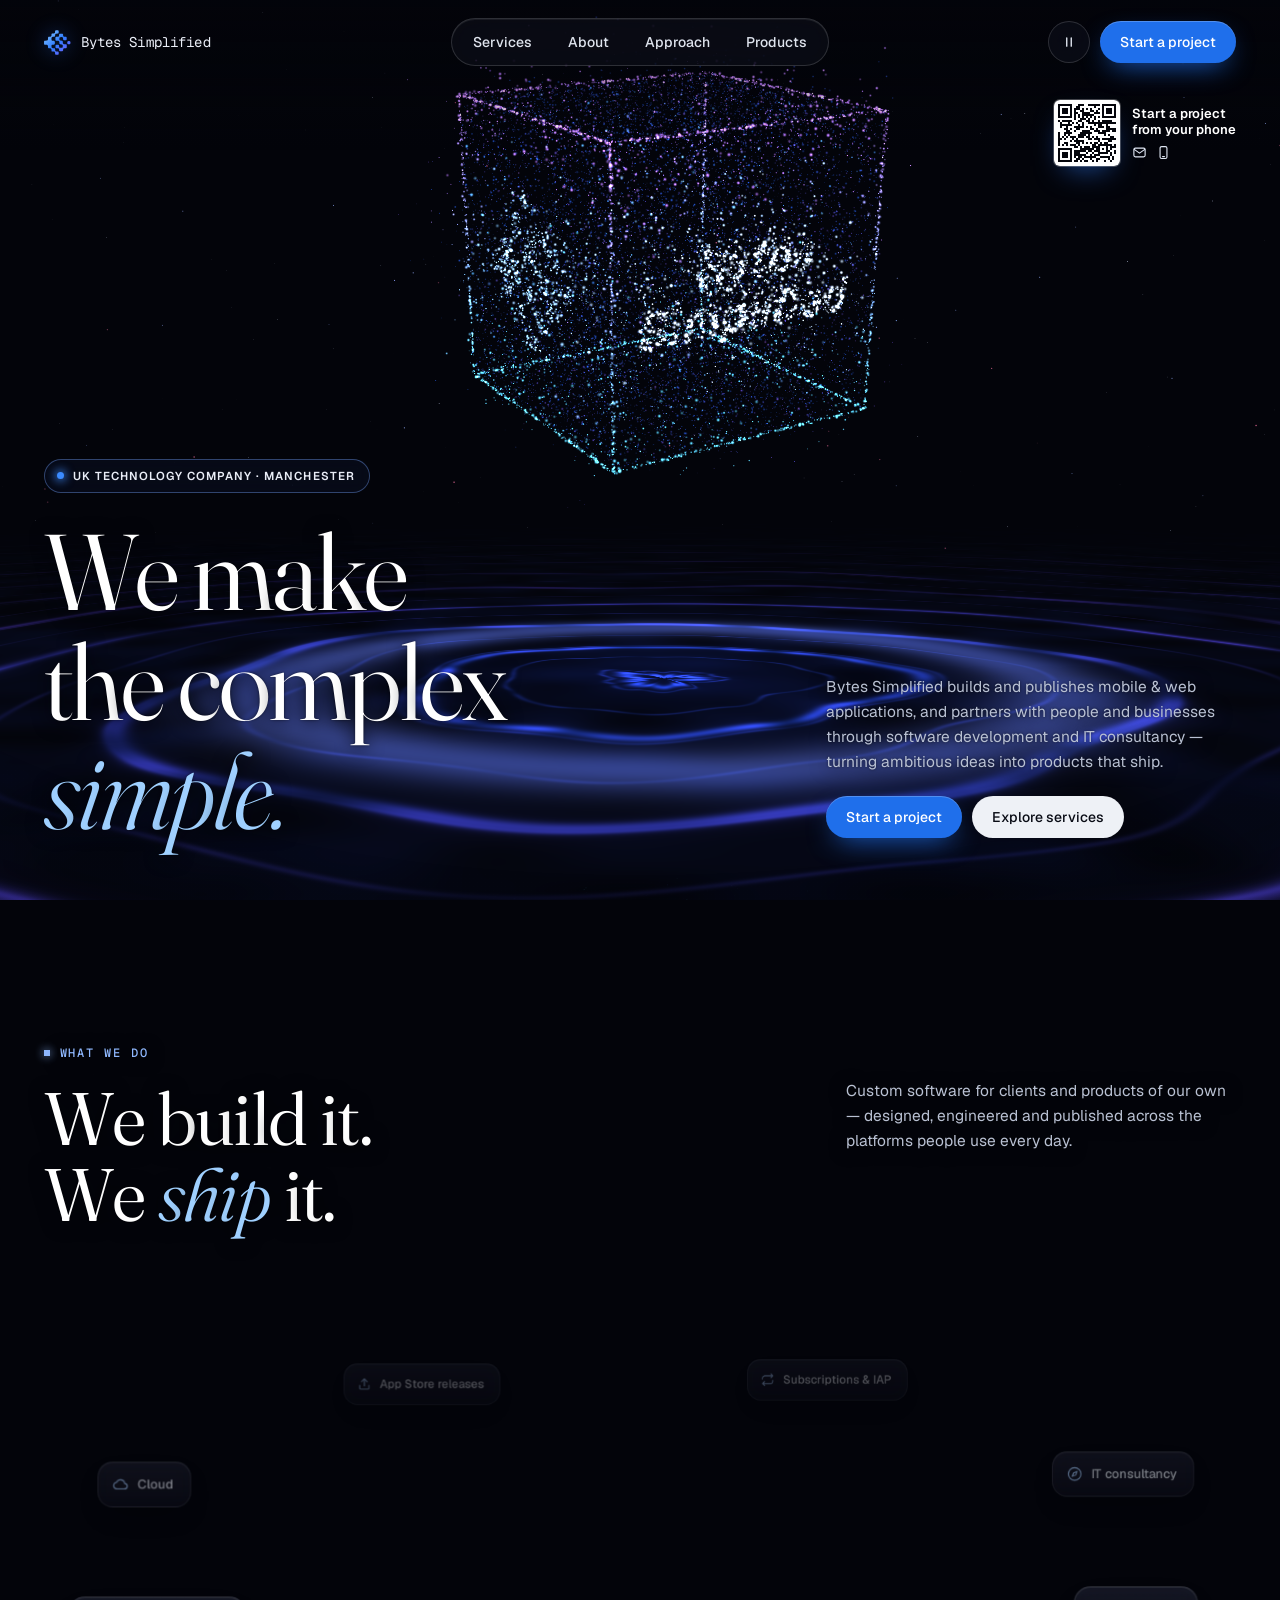
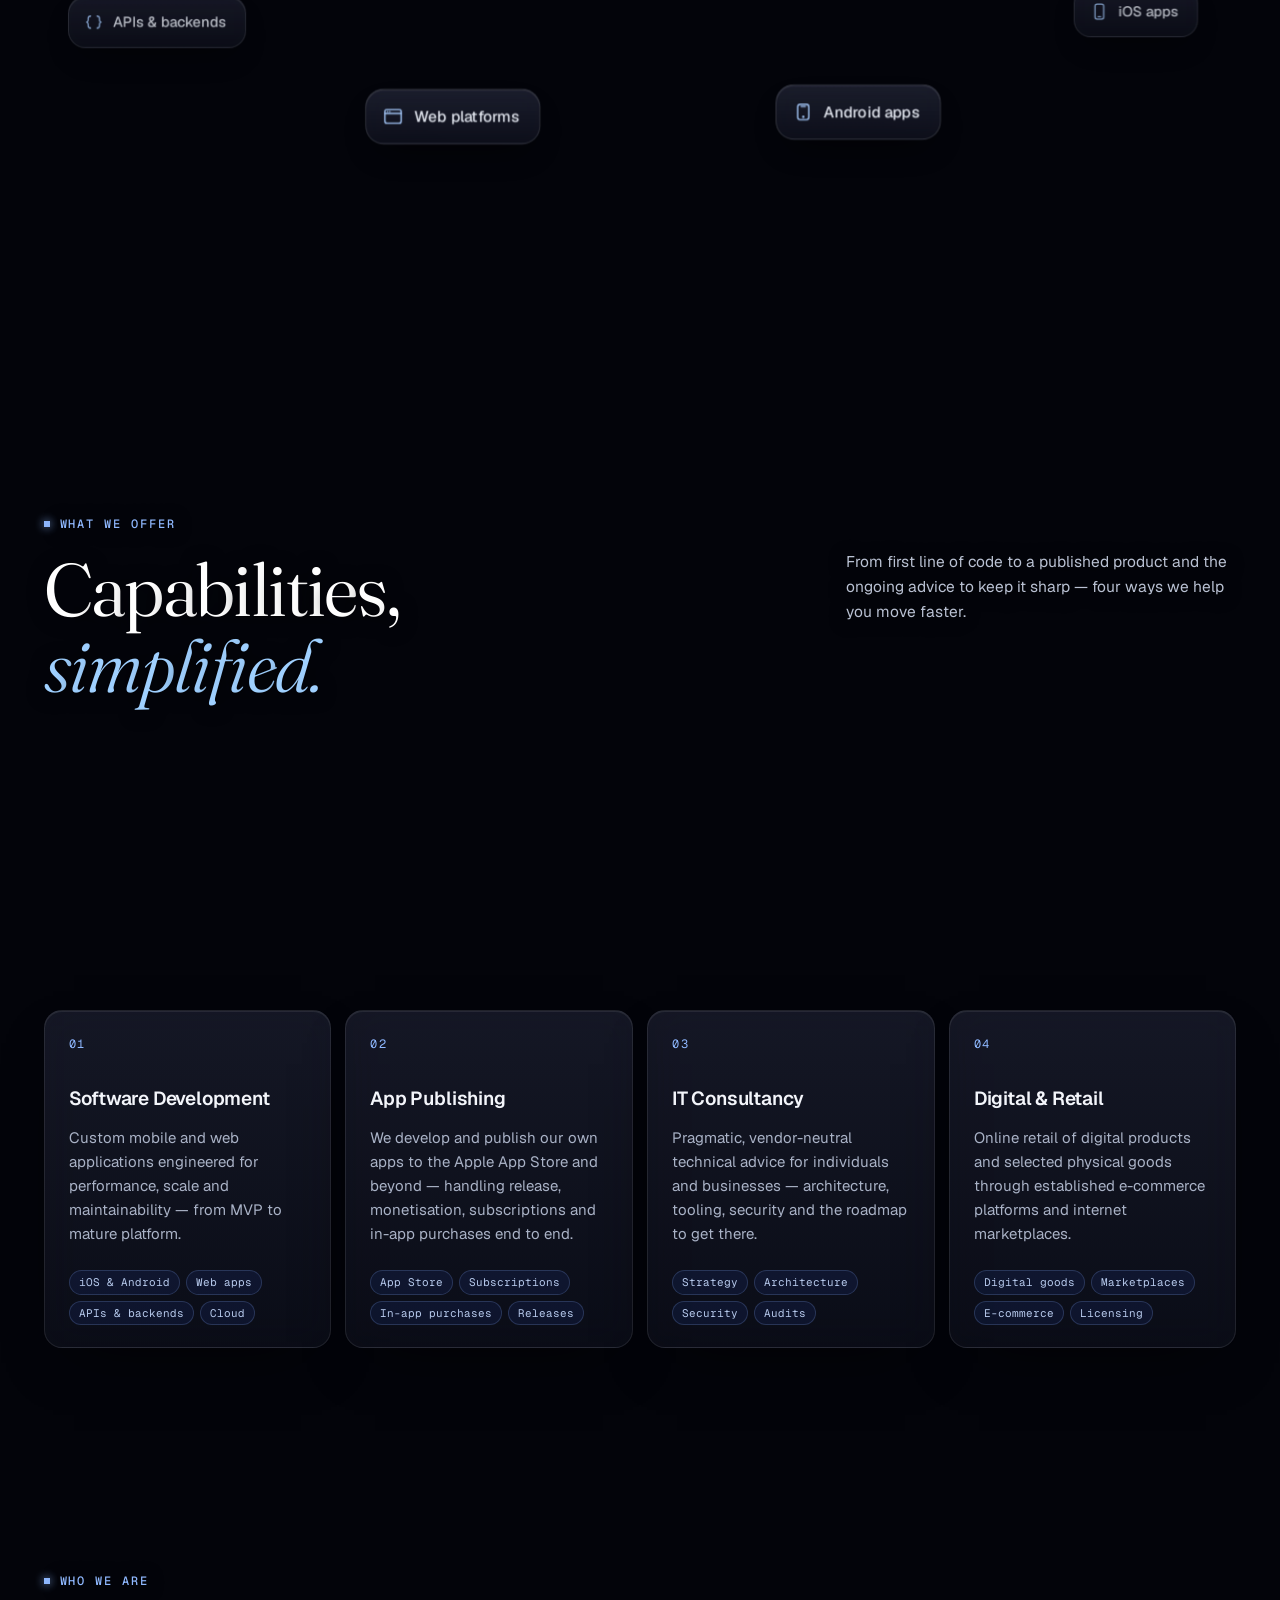
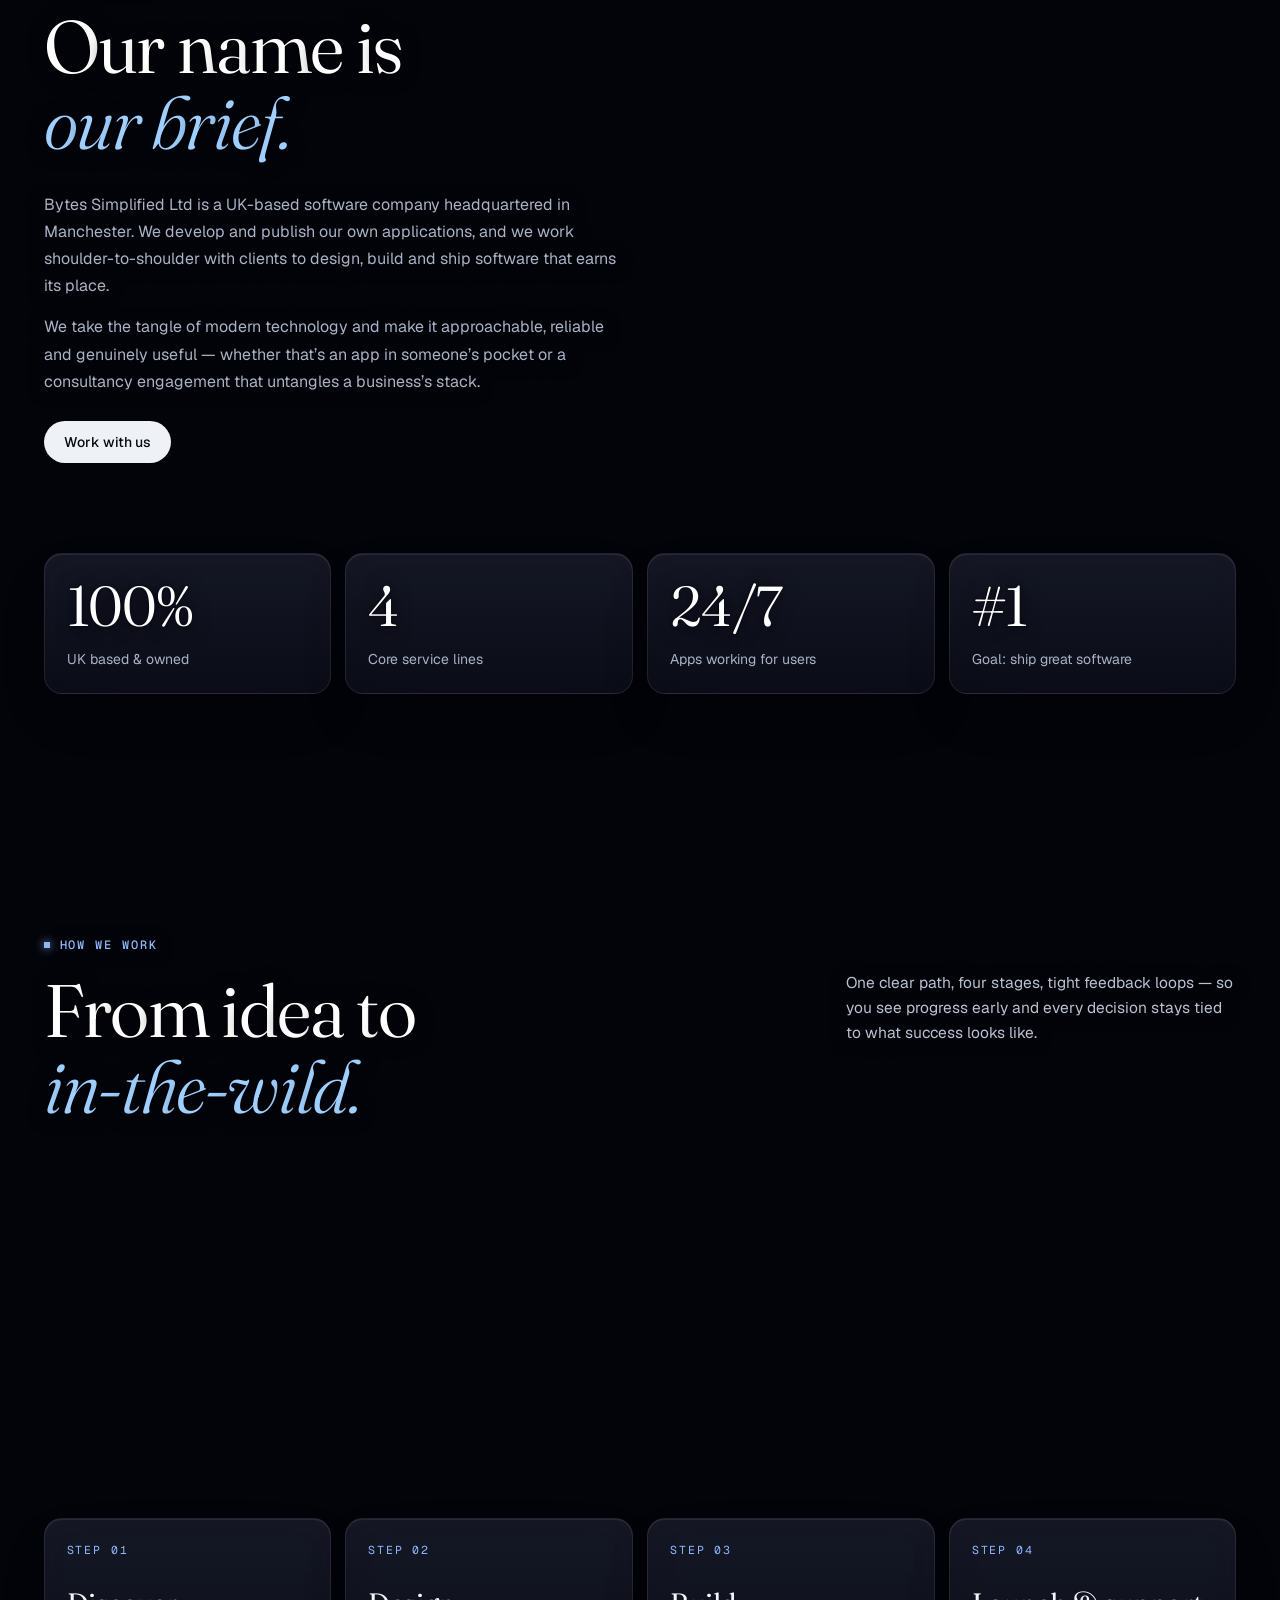
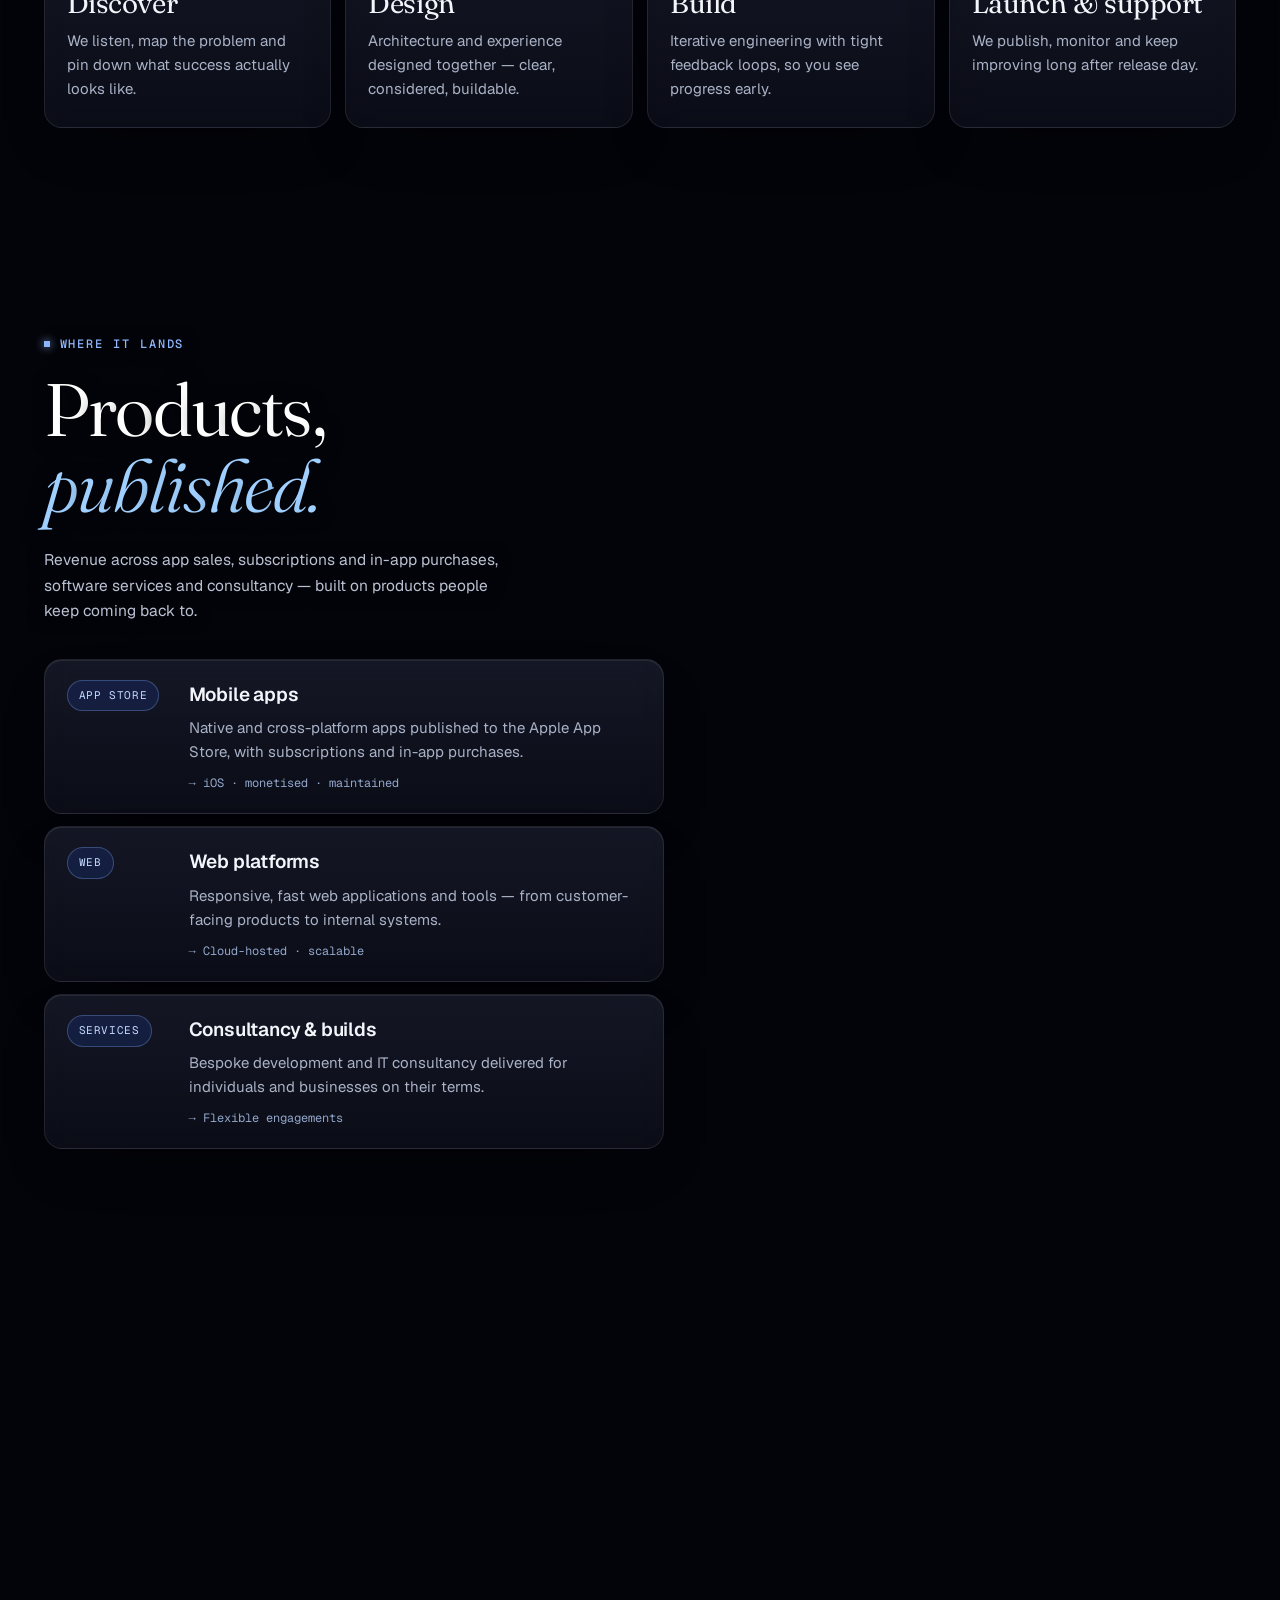
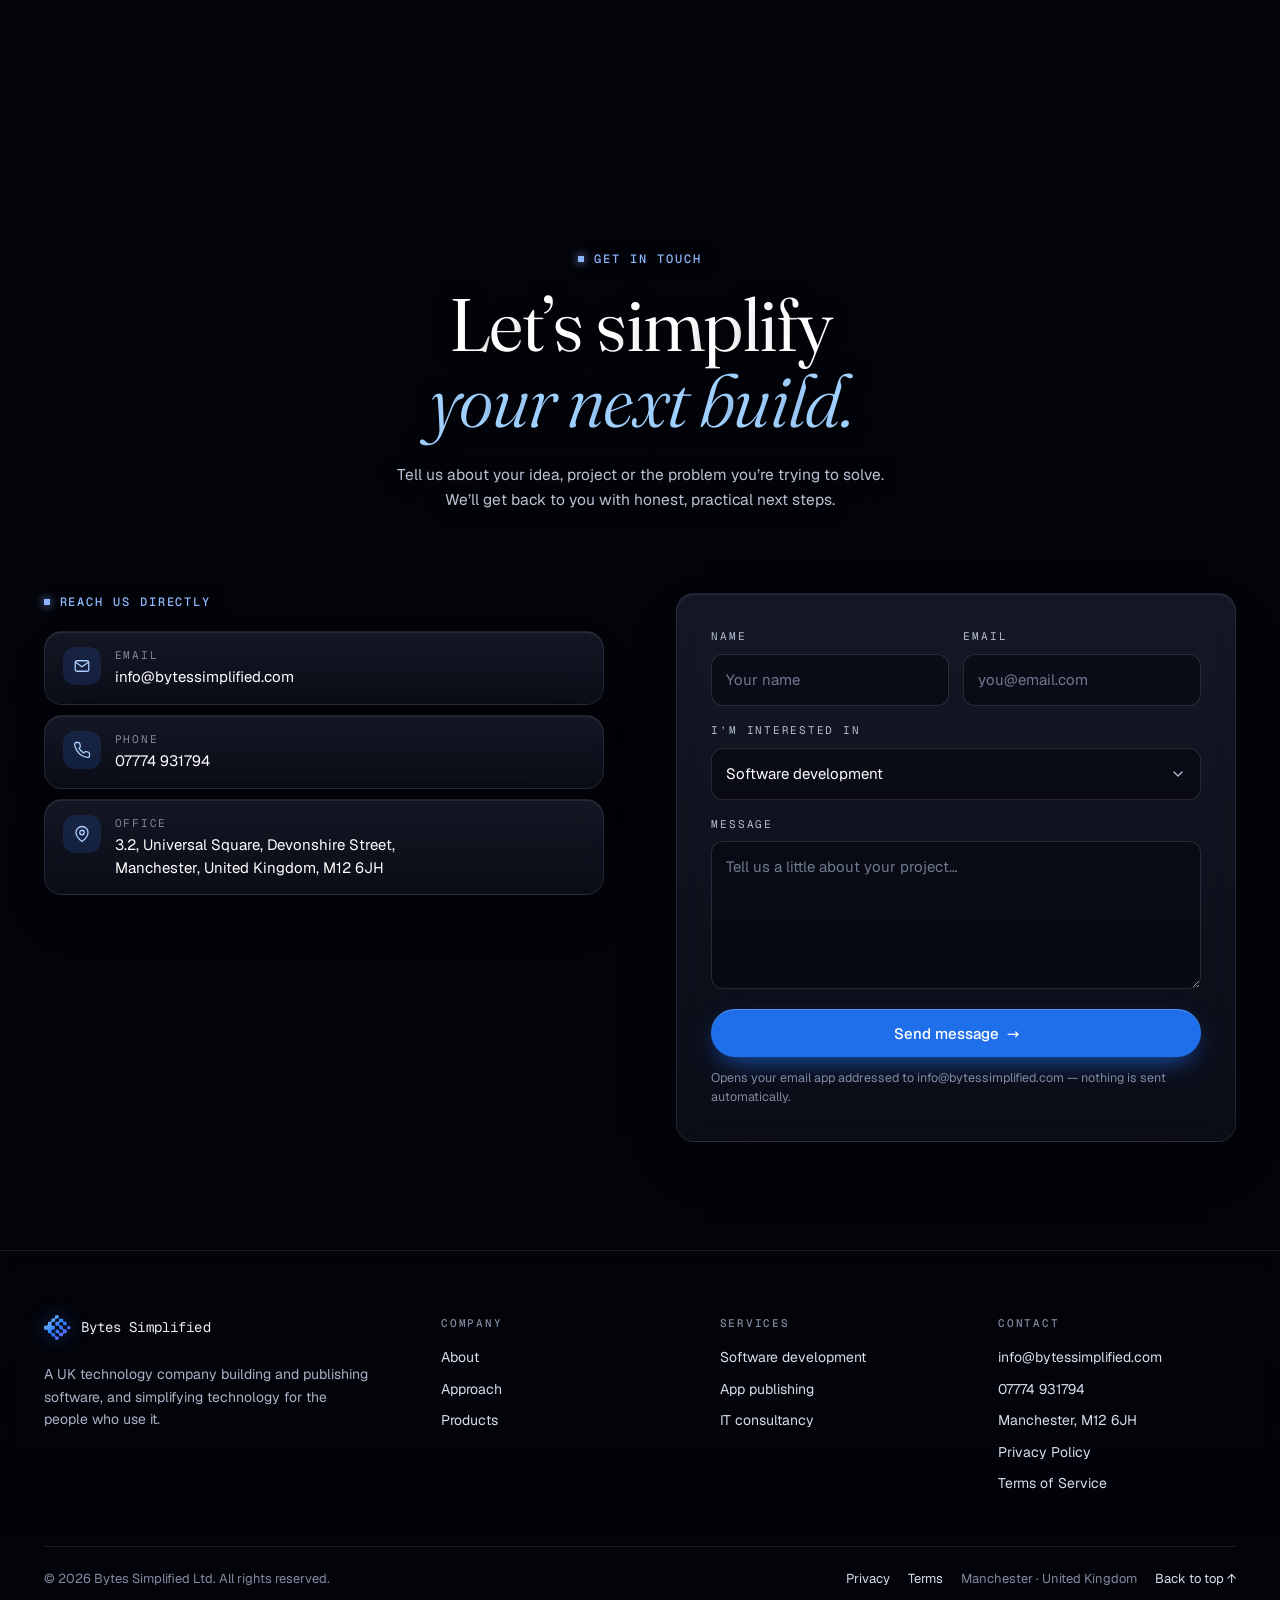
==== index.html @ f1bf53aa "Bytes Simplified site refresh in the anchor-ai style - WebGL particle scene (WebGL2, WebGL1 fallback" ====
<!doctype html>
<html lang="en-GB">
<head>
<meta charset="utf-8">
<meta name="viewport" content="width=device-width, initial-scale=1, viewport-fit=cover">
<title>Bytes Simplified — Software Development, App Publishing &amp; IT Consultancy</title>
<meta name="description" content="Bytes Simplified Ltd is a UK technology company building and publishing mobile &amp; web apps, delivering software development and IT consultancy for individuals and businesses.">
<meta name="theme-color" content="#03040a">
<meta name="color-scheme" content="dark">
<link rel="icon" href="assets/favicon.svg" type="image/svg+xml">
<link rel="icon" href="assets/img/favicon-32.png" type="image/png" sizes="32x32">
<link rel="apple-touch-icon" href="assets/img/apple-touch-icon.png">

<meta property="og:title" content="Bytes Simplified — We make the complex simple">
<meta property="og:description" content="UK technology company: software development, app publishing, IT consultancy &amp; digital products.">
<meta property="og:type" content="website">
<meta property="og:url" content="https://bytessimplified.com/">
<meta property="og:image" content="https://bytessimplified.com/assets/img/og.jpg">
<meta name="twitter:card" content="summary_large_image">

<link rel="preload" href="assets/fonts/fraunces-normal.woff2" as="font" type="font/woff2" crossorigin>
<link rel="preload" href="assets/fonts/fraunces-italic.woff2" as="font" type="font/woff2" crossorigin>
<link rel="preload" href="assets/fonts/geist.woff2" as="font" type="font/woff2" crossorigin>
<link rel="stylesheet" href="assets/css/site.css">
<script>document.documentElement.classList.add('js');</script>

<script type="application/ld+json">
{
  "@context": "https://schema.org",
  "@type": "Organization",
  "name": "Bytes Simplified Ltd",
  "url": "https://bytessimplified.com",
  "logo": "https://bytessimplified.com/assets/logo.png",
  "email": "info@bytessimplified.com",
  "telephone": "+44 7774 931794",
  "address": {
    "@type": "PostalAddress",
    "streetAddress": "3.2, Universal Square, Devonshire Street",
    "addressLocality": "Manchester",
    "postalCode": "M12 6JH",
    "addressCountry": "GB"
  }
}
</script>
</head>
<body>
<a class="skip" href="#main">Skip to content</a>

<svg class="defs" aria-hidden="true" focusable="false">
  <defs>
    <linearGradient id="mark-grad" x1="0" y1="0" x2="1" y2="1">
      <stop offset="0" stop-color="#8fd0ff"/>
      <stop offset=".5" stop-color="#2f7dff"/>
      <stop offset="1" stop-color="#7b5cff"/>
    </linearGradient>
    <symbol id="mark" viewBox="0 0 147 135"><path fill-rule="evenodd" d="M65.5 1.4 L62.5 2.0 L61.0 3.5 L60.4 5.5 L59.9 13.5 L58.8 15.5 L56.5 17.6 L53.5 18.6 L44.5 18.8 L42.1 19.5 L41.0 21.5 L40.6 29.5 L39.9 31.5 L37.5 34.4 L34.5 35.8 L25.5 36.1 L23.4 37.5 L22.1 40.5 L21.5 51.1 L20.6 53.5 L19.5 54.8 L15.5 57.1 L5.5 57.4 L2.5 58.2 L1.5 59.1 L0.2 62.5 L0.2 75.5 L1.4 78.5 L3.5 79.9 L15.5 80.4 L19.5 82.2 L20.8 83.5 L21.6 85.5 L22.0 94.5 L23.2 97.5 L25.5 98.9 L33.5 99.2 L37.5 100.8 L40.1 104.5 L40.8 106.5 L41.0 113.5 L41.2 114.5 L42.5 115.9 L45.5 116.6 L52.5 116.6 L55.5 117.1 L57.7 118.5 L60.0 122.5 L60.2 128.5 L61.5 132.6 L64.5 133.9 L76.5 133.9 L78.8 132.5 L80.0 130.5 L80.1 120.5 L78.6 117.5 L76.5 116.2 L67.5 116.0 L63.6 114.5 L61.8 112.5 L61.0 110.5 L60.6 104.5 L59.5 100.8 L57.5 99.2 L48.5 98.8 L45.5 98.0 L42.6 95.5 L41.0 91.5 L41.0 84.5 L42.2 81.5 L44.5 80.0 L52.5 79.8 L55.5 78.8 L58.0 76.5 L59.4 72.5 L59.2 64.5 L58.8 62.5 L57.5 60.4 L54.5 58.4 L44.5 57.8 L42.6 56.5 L41.2 54.5 L40.9 44.5 L41.8 40.5 L43.3 38.5 L45.5 37.1 L48.5 36.4 L56.5 36.1 L58.3 35.5 L60.0 33.5 L61.0 24.5 L62.8 21.5 L64.5 20.1 L66.5 19.4 L77.5 18.6 L78.9 17.5 L80.0 15.5 L80.1 5.5 L80.0 4.5 L78.5 2.4 L75.5 1.4ZM85.5 20.1 L83.4 21.5 L82.2 23.5 L81.6 31.5 L80.9 33.5 L79.5 34.9 L77.5 35.9 L73.5 36.4 L66.5 36.4 L64.5 37.0 L62.8 38.5 L62.0 41.5 L62.2 54.5 L63.6 56.5 L65.5 57.6 L77.5 58.2 L80.5 59.8 L83.0 63.5 L83.6 66.5 L84.0 73.5 L85.0 75.5 L87.5 77.1 L96.5 77.8 L99.5 79.2 L100.9 80.5 L101.9 82.5 L102.2 84.5 L102.0 92.5 L101.0 94.5 L98.5 96.1 L95.5 96.6 L89.5 96.6 L85.5 95.8 L83.8 94.5 L82.6 92.5 L82.1 84.5 L80.5 81.2 L78.5 80.0 L76.5 79.6 L67.5 79.6 L64.7 80.5 L63.0 82.5 L62.4 85.5 L62.4 93.5 L63.1 96.5 L64.5 97.9 L66.5 98.8 L76.5 99.1 L79.8 100.5 L81.8 103.5 L82.2 110.5 L83.1 112.5 L84.5 113.9 L87.5 114.9 L99.5 114.8 L101.5 114.2 L103.9 111.5 L104.4 104.5 L105.2 101.5 L106.5 100.0 L110.5 98.6 L120.5 98.2 L121.5 97.9 L123.1 96.5 L123.8 95.5 L124.1 93.5 L123.9 80.5 L122.8 78.5 L120.5 77.1 L109.5 76.9 L105.5 75.0 L104.1 73.5 L102.8 70.5 L102.2 61.5 L101.3 59.5 L98.5 57.8 L88.5 56.9 L85.5 54.4 L84.2 52.5 L83.8 49.5 L84.1 42.5 L85.1 40.5 L86.5 39.2 L89.5 38.3 L97.5 38.2 L100.5 39.0 L102.5 40.6 L103.5 42.7 L104.0 50.5 L105.7 53.5 L108.5 55.0 L118.5 55.1 L120.5 54.8 L122.9 52.5 L123.6 49.5 L123.6 41.5 L122.9 38.5 L120.5 36.2 L110.5 35.8 L106.5 34.4 L104.4 31.5 L103.9 24.5 L102.5 21.9 L100.5 20.2ZM133.5 59.4 L129.7 60.5 L127.1 63.5 L126.6 65.5 L126.6 71.5 L127.1 73.5 L128.9 75.5 L131.5 76.9 L139.5 76.8 L141.8 75.5 L143.8 72.5 L144.0 64.5 L142.5 61.9 L140.5 60.1 L137.5 59.4Z"/></symbol>
  </defs>
</svg>

<canvas class="scene" id="scene" aria-hidden="true"></canvas>
<div class="scene-fallback" aria-hidden="true"></div>
<div class="vignette" aria-hidden="true"></div>
<div class="cursor" aria-hidden="true"><i class="cursor-ring"></i><i class="cursor-dot"></i></div>

<header class="site-header" id="top">
  <a class="brand" href="#top" aria-label="Bytes Simplified — back to top">
    <svg class="brand-mark" viewBox="0 0 147 135" aria-hidden="true"><use href="#mark"/></svg>
    <span class="brand-name">Bytes Simplified</span>
  </a>
  <nav class="nav" aria-label="Primary">
    <ul>
      <li><a href="#services">Services</a></li>
      <li><a href="#about">About</a></li>
      <li><a href="#process">Approach</a></li>
      <li><a href="#work">Products</a></li>
    </ul>
  </nav>
  <div class="header-end">
    <button class="icon-btn motion-toggle" type="button" aria-pressed="false" aria-label="Pause background motion" title="Pause motion">
      <svg class="i-pause" viewBox="0 0 24 24" aria-hidden="true"><path d="M9 6.5v11M15 6.5v11"/></svg>
      <svg class="i-play" viewBox="0 0 24 24" aria-hidden="true"><path d="M8.5 6.2v11.6L18 12z"/></svg>
    </button>
    <a class="btn btn-blue header-cta" href="#contact">Start a project</a>
    <button class="icon-btn menu-btn" type="button" aria-expanded="false" aria-controls="mobile-menu" aria-label="Open menu">
      <span></span><span></span>
    </button>
  </div>
</header>

<div class="mobile-menu" id="mobile-menu" hidden>
  <nav aria-label="Mobile">
    <a href="#services">Services</a>
    <a href="#about">About</a>
    <a href="#process">Approach</a>
    <a href="#work">Products</a>
    <a href="#contact">Contact</a>
  </nav>
  <a class="btn btn-blue" href="#contact">Start a project</a>
</div>

<main id="main">

  <!-- ============ HERO · particle tree ============ -->
  <section class="hero" id="hero" data-scene="hero" aria-labelledby="hero-title">
    <a class="qr-card rv" href="mailto:info@bytessimplified.com" style="--d:1.9s">
      <svg class="qr" viewBox="-2 -2 33 33" aria-hidden="true"><rect x="-2" y="-2" width="33" height="33" rx="2" fill="#fff"/><path fill="#05060c" d="M0 0h7v1h-7zM10 0h3v1h-3zM15 0h6v1h-6zM22 0h7v1h-7zM0 1h1v1h-1zM6 1h1v1h-1zM9 1h2v1h-2zM18 1h1v1h-1zM22 1h1v1h-1zM28 1h1v1h-1zM0 2h1v1h-1zM2 2h3v1h-3zM6 2h1v1h-1zM8 2h3v1h-3zM12 2h1v1h-1zM14 2h1v1h-1zM16 2h1v1h-1zM20 2h1v1h-1zM22 2h1v1h-1zM24 2h3v1h-3zM28 2h1v1h-1zM0 3h1v1h-1zM2 3h3v1h-3zM6 3h1v1h-1zM8 3h1v1h-1zM11 3h2v1h-2zM16 3h2v1h-2zM19 3h1v1h-1zM22 3h1v1h-1zM24 3h3v1h-3zM28 3h1v1h-1zM0 4h1v1h-1zM2 4h3v1h-3zM6 4h1v1h-1zM8 4h2v1h-2zM12 4h4v1h-4zM18 4h3v1h-3zM22 4h1v1h-1zM24 4h3v1h-3zM28 4h1v1h-1zM0 5h1v1h-1zM6 5h1v1h-1zM8 5h1v1h-1zM10 5h1v1h-1zM12 5h6v1h-6zM22 5h1v1h-1zM28 5h1v1h-1zM0 6h7v1h-7zM8 6h1v1h-1zM10 6h1v1h-1zM12 6h1v1h-1zM14 6h1v1h-1zM16 6h1v1h-1zM18 6h1v1h-1zM20 6h1v1h-1zM22 6h7v1h-7zM8 7h1v1h-1zM11 7h3v1h-3zM15 7h1v1h-1zM18 7h1v1h-1zM0 8h1v1h-1zM2 8h5v1h-5zM10 8h2v1h-2zM14 8h2v1h-2zM17 8h1v1h-1zM20 8h1v1h-1zM22 8h5v1h-5zM1 9h1v1h-1zM5 9h1v1h-1zM7 9h1v1h-1zM9 9h1v1h-1zM12 9h1v1h-1zM15 9h14v1h-14zM1 10h6v1h-6zM10 10h1v1h-1zM12 10h1v1h-1zM18 10h1v1h-1zM20 10h2v1h-2zM24 10h1v1h-1zM1 11h1v1h-1zM4 11h1v1h-1zM8 11h5v1h-5zM14 11h1v1h-1zM16 11h1v1h-1zM20 11h3v1h-3zM24 11h2v1h-2zM3 12h2v1h-2zM6 12h1v1h-1zM9 12h2v1h-2zM16 12h2v1h-2zM19 12h1v1h-1zM24 12h5v1h-5zM4 13h2v1h-2zM8 13h1v1h-1zM12 13h4v1h-4zM18 13h3v1h-3zM22 13h4v1h-4zM27 13h2v1h-2zM0 14h1v1h-1zM3 14h4v1h-4zM11 14h6v1h-6zM20 14h4v1h-4zM0 15h1v1h-1zM3 15h1v1h-1zM5 15h1v1h-1zM10 15h4v1h-4zM15 15h1v1h-1zM23 15h1v1h-1zM25 15h1v1h-1zM0 16h1v1h-1zM2 16h1v1h-1zM4 16h1v1h-1zM6 16h3v1h-3zM10 16h3v1h-3zM14 16h2v1h-2zM17 16h1v1h-1zM19 16h1v1h-1zM26 16h2v1h-2zM0 17h2v1h-2zM3 17h1v1h-1zM7 17h1v1h-1zM9 17h1v1h-1zM15 17h2v1h-2zM18 17h3v1h-3zM22 17h7v1h-7zM0 18h1v1h-1zM6 18h1v1h-1zM8 18h5v1h-5zM20 18h1v1h-1zM25 18h2v1h-2zM0 19h1v1h-1zM3 19h2v1h-2zM9 19h2v1h-2zM12 19h1v1h-1zM14 19h1v1h-1zM16 19h1v1h-1zM18 19h2v1h-2zM21 19h1v1h-1zM23 19h2v1h-2zM0 20h1v1h-1zM2 20h1v1h-1zM4 20h1v1h-1zM6 20h3v1h-3zM10 20h1v1h-1zM17 20h2v1h-2zM20 20h7v1h-7zM28 20h1v1h-1zM8 21h2v1h-2zM11 21h1v1h-1zM13 21h3v1h-3zM17 21h4v1h-4zM24 21h1v1h-1zM26 21h3v1h-3zM0 22h7v1h-7zM11 22h7v1h-7zM19 22h2v1h-2zM22 22h1v1h-1zM24 22h1v1h-1zM26 22h1v1h-1zM0 23h1v1h-1zM6 23h1v1h-1zM8 23h6v1h-6zM15 23h2v1h-2zM18 23h3v1h-3zM24 23h2v1h-2zM28 23h1v1h-1zM0 24h1v1h-1zM2 24h3v1h-3zM6 24h1v1h-1zM8 24h3v1h-3zM14 24h1v1h-1zM17 24h1v1h-1zM20 24h5v1h-5zM26 24h1v1h-1zM28 24h1v1h-1zM0 25h1v1h-1zM2 25h3v1h-3zM6 25h1v1h-1zM8 25h6v1h-6zM16 25h1v1h-1zM18 25h3v1h-3zM26 25h1v1h-1zM0 26h1v1h-1zM2 26h3v1h-3zM6 26h1v1h-1zM8 26h1v1h-1zM10 26h2v1h-2zM13 26h6v1h-6zM21 26h5v1h-5zM27 26h1v1h-1zM0 27h1v1h-1zM6 27h1v1h-1zM9 27h2v1h-2zM12 27h1v1h-1zM16 27h1v1h-1zM19 27h2v1h-2zM25 27h1v1h-1zM27 27h1v1h-1zM0 28h7v1h-7zM8 28h2v1h-2zM11 28h1v1h-1zM13 28h2v1h-2zM17 28h1v1h-1zM19 28h1v1h-1zM23 28h1v1h-1zM26 28h1v1h-1z"/></svg>
      <span class="qr-copy">
        <span class="qr-text">Start a project<br>from your phone</span>
        <span class="qr-icons" aria-hidden="true">
          <svg viewBox="0 0 24 24"><rect x="3" y="5" width="18" height="14" rx="2.5"/><path d="m3.5 7 8.5 6 8.5-6"/></svg>
          <svg viewBox="0 0 24 24"><rect x="6.5" y="2.5" width="11" height="19" rx="2.5"/><path d="M10.5 18.5h3"/></svg>
        </span>
      </span>
      <span class="sr-only">Email info@bytessimplified.com</span>
    </a>

    <div class="wrap hero-bottom">
      <div class="hero-left">
        <p class="badge rv" style="--d:.9s"><i></i>UK technology company · Manchester</p>
        <h1 class="display split" id="hero-title" style="--d:1.05s">We make<br>the complex<br><em>simple.</em></h1>
      </div>
      <div class="hero-right">
        <p class="lede rv" style="--d:1.55s">Bytes Simplified builds and publishes mobile &amp; web applications, and partners with people and businesses through software development and IT consultancy — turning ambitious ideas into products that ship.</p>
        <div class="actions rv" style="--d:1.75s">
          <a class="btn btn-blue" href="#contact">Start a project</a>
          <a class="btn btn-white" href="#services">Explore services</a>
        </div>
      </div>
    </div>
  </section>

  <!-- ============ PLATFORMS · tree + orbiting chips ============ -->
  <section class="platforms" id="platforms" data-scene="platforms" aria-labelledby="platforms-title">
    <div class="wrap split-head">
      <div>
        <p class="eyebrow rv">What we do</p>
        <h2 class="display split" id="platforms-title">We build it.<br>We <em>ship</em> it.</h2>
      </div>
      <p class="lede rv" style="--d:.2s">Custom software for clients and products of our own — designed, engineered and published across the platforms people use every day.</p>
    </div>
    <ul class="orbit" aria-label="Platforms and capabilities">
      <li class="chip"><svg viewBox="0 0 24 24" aria-hidden="true"><rect x="6.5" y="2.5" width="11" height="19" rx="2.5"/><path d="M10.5 18.5h3"/></svg>iOS apps</li>
      <li class="chip"><svg viewBox="0 0 24 24" aria-hidden="true"><rect x="5.5" y="3" width="13" height="18" rx="3"/><circle cx="12" cy="17.6" r=".6"/><path d="M9.5 5.5h5"/></svg>Android apps</li>
      <li class="chip"><svg viewBox="0 0 24 24" aria-hidden="true"><rect x="2.5" y="4" width="19" height="16" rx="2.5"/><path d="M2.5 8.5h19M5.8 6.3h.01M8.3 6.3h.01"/></svg>Web platforms</li>
      <li class="chip"><svg viewBox="0 0 24 24" aria-hidden="true"><path d="M8 4.5c-2 0-3 1-3 3v2c0 1.2-.8 2-2 2.5 1.2.5 2 1.3 2 2.5v2c0 2 1 3 3 3M16 4.5c2 0 3 1 3 3v2c0 1.2.8 2 2 2.5-1.2.5-2 1.3-2 2.5v2c0 2-1 3-3 3"/></svg>APIs &amp; backends</li>
      <li class="chip"><svg viewBox="0 0 24 24" aria-hidden="true"><path d="M7 18.5h10.5a4 4 0 0 0 .6-7.95A6 6 0 0 0 6.6 9.1 4.75 4.75 0 0 0 7 18.5z"/></svg>Cloud</li>
      <li class="chip"><svg viewBox="0 0 24 24" aria-hidden="true"><path d="M12 15V4M7.5 8.5 12 4l4.5 4.5M5 14v4.5A1.5 1.5 0 0 0 6.5 20h11a1.5 1.5 0 0 0 1.5-1.5V14"/></svg>App Store releases</li>
      <li class="chip"><svg viewBox="0 0 24 24" aria-hidden="true"><path d="M17 3l3 3-3 3M20 6H8a4 4 0 0 0-4 4v1M7 21l-3-3 3-3M4 18h12a4 4 0 0 0 4-4v-1"/></svg>Subscriptions &amp; IAP</li>
      <li class="chip"><svg viewBox="0 0 24 24" aria-hidden="true"><circle cx="12" cy="12" r="9"/><path d="m15.5 8.5-2 5-5 2 2-5z"/></svg>IT consultancy</li>
    </ul>
  </section>

  <!-- ============ SERVICES · particle cube ============ -->
  <section class="services" id="services" data-scene="services" aria-labelledby="services-title">
    <div class="wrap split-head">
      <div>
        <p class="eyebrow rv">What we offer</p>
        <h2 class="display split" id="services-title">Capabilities,<br><em>simplified.</em></h2>
      </div>
      <p class="lede rv" style="--d:.2s">From first line of code to a published product and the ongoing advice to keep it sharp — four ways we help you move faster.</p>
    </div>
    <div class="wrap cards-4">
      <article class="card svc rv">
        <span class="card-num">01</span>
        <h3>Software Development</h3>
        <p>Custom mobile and web applications engineered for performance, scale and maintainability — from MVP to mature platform.</p>
        <ul class="tags" aria-label="Includes"><li>iOS &amp; Android</li><li>Web apps</li><li>APIs &amp; backends</li><li>Cloud</li></ul>
      </article>
      <article class="card svc rv" style="--d:.08s">
        <span class="card-num">02</span>
        <h3>App Publishing</h3>
        <p>We develop and publish our own apps to the Apple App Store and beyond — handling release, monetisation, subscriptions and in-app purchases end to end.</p>
        <ul class="tags" aria-label="Includes"><li>App Store</li><li>Subscriptions</li><li>In-app purchases</li><li>Releases</li></ul>
      </article>
      <article class="card svc rv" style="--d:.16s">
        <span class="card-num">03</span>
        <h3>IT Consultancy</h3>
        <p>Pragmatic, vendor-neutral technical advice for individuals and businesses — architecture, tooling, security and the roadmap to get there.</p>
        <ul class="tags" aria-label="Includes"><li>Strategy</li><li>Architecture</li><li>Security</li><li>Audits</li></ul>
      </article>
      <article class="card svc rv" style="--d:.24s">
        <span class="card-num">04</span>
        <h3>Digital &amp; Retail</h3>
        <p>Online retail of digital products and selected physical goods through established e-commerce platforms and internet marketplaces.</p>
        <ul class="tags" aria-label="Includes"><li>Digital goods</li><li>Marketplaces</li><li>E-commerce</li><li>Licensing</li></ul>
      </article>
    </div>
  </section>

  <!-- ============ ABOUT · tangle ============ -->
  <section class="about" id="about" data-scene="about" aria-labelledby="about-title">
    <div class="wrap">
      <div class="about-copy">
        <p class="eyebrow rv">Who we are</p>
        <h2 class="display split" id="about-title">Our name is<br><em>our brief.</em></h2>
        <p class="rv">Bytes Simplified Ltd is a UK-based software company headquartered in Manchester. We develop and publish our own applications, and we work shoulder-to-shoulder with clients to design, build and ship software that earns its place.</p>
        <p class="rv" style="--d:.1s">We take the tangle of modern technology and make it approachable, reliable and genuinely useful — whether that’s an app in someone’s pocket or a consultancy engagement that untangles a business’s stack.</p>
        <div class="actions rv" style="--d:.2s"><a class="btn btn-white" href="#contact">Work with us</a></div>
      </div>
    </div>
    <div class="wrap stats">
      <div class="card stat rv"><div class="stat-num" data-count="100" data-suffix="%">100%</div><div class="stat-cap">UK based &amp; owned</div></div>
      <div class="card stat rv" style="--d:.08s"><div class="stat-num" data-count="4">4</div><div class="stat-cap">Core service lines</div></div>
      <div class="card stat rv" style="--d:.16s"><div class="stat-num" data-count="24" data-suffix="/7">24/7</div><div class="stat-cap">Apps working for users</div></div>
      <div class="card stat rv" style="--d:.24s"><div class="stat-num" data-count="1" data-prefix="#">#1</div><div class="stat-cap">Goal: ship great software</div></div>
    </div>
  </section>

  <!-- ============ PROCESS · pipeline ============ -->
  <section class="process" id="process" data-scene="process" aria-labelledby="process-title">
    <div class="wrap split-head">
      <div>
        <p class="eyebrow rv">How we work</p>
        <h2 class="display split" id="process-title">From idea to<br><em>in-the-wild.</em></h2>
      </div>
      <p class="lede rv" style="--d:.2s">One clear path, four stages, tight feedback loops — so you see progress early and every decision stays tied to what success looks like.</p>
    </div>
    <ol class="wrap steps">
      <li class="card step rv"><span class="step-n">Step 01</span><h3>Discover</h3><p>We listen, map the problem and pin down what success actually looks like.</p></li>
      <li class="card step rv" style="--d:.08s"><span class="step-n">Step 02</span><h3>Design</h3><p>Architecture and experience designed together — clear, considered, buildable.</p></li>
      <li class="card step rv" style="--d:.16s"><span class="step-n">Step 03</span><h3>Build</h3><p>Iterative engineering with tight feedback loops, so you see progress early.</p></li>
      <li class="card step rv" style="--d:.24s"><span class="step-n">Step 04</span><h3>Launch &amp; support</h3><p>We publish, monitor and keep improving long after release day.</p></li>
    </ol>
  </section>

  <!-- ============ PRODUCTS · phone ============ -->
  <section class="work" id="work" data-scene="work" aria-labelledby="work-title">
    <div class="wrap">
      <div class="work-copy">
        <p class="eyebrow rv">Where it lands</p>
        <h2 class="display split" id="work-title">Products,<br><em>published.</em></h2>
        <p class="lede rv" style="--d:.15s">Revenue across app sales, subscriptions and in-app purchases, software services and consultancy — built on products people keep coming back to.</p>
        <div class="work-list">
          <article class="card product rv">
            <span class="pill">App Store</span>
            <div><h3>Mobile apps</h3><p>Native and cross-platform apps published to the Apple App Store, with subscriptions and in-app purchases.</p><p class="tag">→ iOS · monetised · maintained</p></div>
          </article>
          <article class="card product rv" style="--d:.08s">
            <span class="pill">Web</span>
            <div><h3>Web platforms</h3><p>Responsive, fast web applications and tools — from customer-facing products to internal systems.</p><p class="tag">→ Cloud-hosted · scalable</p></div>
          </article>
          <article class="card product rv" style="--d:.16s">
            <span class="pill">Services</span>
            <div><h3>Consultancy &amp; builds</h3><p>Bespoke development and IT consultancy delivered for individuals and businesses on their terms.</p><p class="tag">→ Flexible engagements</p></div>
          </article>
        </div>
      </div>
    </div>
  </section>

  <!-- ============ CONTACT · logo ============ -->
  <section class="contact" id="contact" aria-labelledby="contact-title">
    <div class="contact-intro" data-scene="contact">
      <div class="wrap">
        <p class="eyebrow rv">Get in touch</p>
        <h2 class="display split" id="contact-title">Let’s simplify<br><em>your next build.</em></h2>
        <p class="lede rv" style="--d:.15s">Tell us about your idea, project or the problem you’re trying to solve. We’ll get back to you with honest, practical next steps.</p>
      </div>
    </div>
    <div class="wrap contact-grid" data-scene="reach">
      <div class="contact-info">
        <p class="eyebrow rv">Reach us directly</p>
        <div class="contact-list">
          <div class="card contact-row rv">
            <span class="ci" aria-hidden="true"><svg viewBox="0 0 24 24"><rect x="3" y="5" width="18" height="14" rx="2.5"/><path d="m3.5 7 8.5 6 8.5-6"/></svg></span>
            <div><div class="k">Email</div><a class="v" href="mailto:info@bytessimplified.com">info@bytessimplified.com</a></div>
          </div>
          <div class="card contact-row rv" style="--d:.08s">
            <span class="ci" aria-hidden="true"><svg viewBox="0 0 24 24"><path d="M22 16.9v3a2 2 0 0 1-2.2 2 19.8 19.8 0 0 1-8.6-3 19.5 19.5 0 0 1-6-6 19.8 19.8 0 0 1-3-8.6A2 2 0 0 1 4.1 2h3a2 2 0 0 1 2 1.7c.1.9.3 1.8.6 2.7a2 2 0 0 1-.5 2.1L8.1 9.9a16 16 0 0 0 6 6l1.4-1.1a2 2 0 0 1 2.1-.5c.9.3 1.8.5 2.7.6a2 2 0 0 1 1.7 2z"/></svg></span>
            <div><div class="k">Phone</div><a class="v" href="tel:+447774931794">07774 931794</a></div>
          </div>
          <div class="card contact-row rv" style="--d:.16s">
            <span class="ci" aria-hidden="true"><svg viewBox="0 0 24 24"><path d="M20 10c0 6-8 12-8 12s-8-6-8-12a8 8 0 0 1 16 0z"/><circle cx="12" cy="10" r="3"/></svg></span>
            <div><div class="k">Office</div><div class="v">3.2, Universal Square, Devonshire Street,<br>Manchester, United Kingdom, M12 6JH</div></div>
          </div>
        </div>
      </div>

      <form class="card form rv" id="contact-form" novalidate style="--d:.1s">
        <div class="form-row">
          <div class="field"><label for="name">Name</label><input id="name" name="name" type="text" autocomplete="name" placeholder="Your name" required></div>
          <div class="field"><label for="email">Email</label><input id="email" name="email" type="email" autocomplete="email" placeholder="you@email.com" required></div>
        </div>
        <div class="field">
          <label for="topic">I’m interested in</label>
          <select id="topic" name="topic">
            <option>Software development</option>
            <option>App publishing</option>
            <option>IT consultancy</option>
            <option>Digital products / retail</option>
            <option>Something else</option>
          </select>
        </div>
        <div class="field"><label for="message">Message</label><textarea id="message" name="message" rows="5" placeholder="Tell us a little about your project…" required></textarea></div>
        <button type="submit" class="btn btn-blue">Send message <span aria-hidden="true">→</span></button>
        <p class="form-note">Opens your email app addressed to info@bytessimplified.com — nothing is sent automatically.</p>
      </form>
    </div>
  </section>
</main>

<footer class="site-footer" data-scene="footer">
  <div class="wrap">
    <div class="footer-top">
      <div class="footer-brand">
        <a class="brand" href="#top" aria-label="Bytes Simplified — back to top">
          <svg class="brand-mark" viewBox="0 0 147 135" aria-hidden="true"><use href="#mark"/></svg>
          <span class="brand-name">Bytes Simplified</span>
        </a>
        <p>A UK technology company building and publishing software, and simplifying technology for the people who use it.</p>
      </div>
      <div class="footer-col">
        <h4>Company</h4>
        <ul>
          <li><a href="#about">About</a></li>
          <li><a href="#process">Approach</a></li>
          <li><a href="#work">Products</a></li>
        </ul>
      </div>
      <div class="footer-col">
        <h4>Services</h4>
        <ul>
          <li><a href="#services">Software development</a></li>
          <li><a href="#services">App publishing</a></li>
          <li><a href="#services">IT consultancy</a></li>
        </ul>
      </div>
      <div class="footer-col">
        <h4>Contact</h4>
        <ul>
          <li><a href="mailto:info@bytessimplified.com">info@bytessimplified.com</a></li>
          <li><a href="tel:+447774931794">07774 931794</a></li>
          <li>Manchester, M12 6JH</li>
          <li><a href="privacy.html">Privacy Policy</a></li>
          <li><a href="terms.html">Terms of Service</a></li>
        </ul>
      </div>
    </div>
    <div class="footer-bottom">
      <span>© <span class="year">2026</span> Bytes Simplified Ltd. All rights reserved.</span>
      <span class="footer-links"><a href="privacy.html">Privacy</a><a href="terms.html">Terms</a><span>Manchester · United Kingdom</span><a href="#top">Back to top ↑</a></span>
    </div>
  </div>
</footer>

<script src="assets/js/scene.js" defer></script>
<script src="assets/js/app.js" defer></script>
</body>
</html>
---- assets/css/site.css ----
/* Bytes Simplified — site styles */

@font-face { font-family: "Geist"; src: url("../fonts/geist.woff2") format("woff2"); font-weight: 300 700; font-style: normal; font-display: swap; }
@font-face { font-family: "Geist Mono"; src: url("../fonts/geist-mono.woff2") format("woff2"); font-weight: 400 500; font-style: normal; font-display: swap; }
@font-face { font-family: "Geist Pixel"; src: url("../fonts/geist-pixel.woff2") format("woff2"); font-weight: 400; font-style: normal; font-display: swap; }
@font-face { font-family: "Fraunces"; src: url("../fonts/fraunces-normal.woff2") format("woff2"); font-weight: 300 600; font-style: normal; font-display: swap; }
@font-face { font-family: "Fraunces"; src: url("../fonts/fraunces-italic.woff2") format("woff2"); font-weight: 300 500; font-style: italic; font-display: swap; }

:root {
  --bg: #03040a;
  --ink: #f3f5fa;
  --muted: #a9b2c6;
  --dim: #7f8aa0;
  --line: rgba(255, 255, 255, .09);
  --line-2: rgba(255, 255, 255, .15);
  --blue: #1f6feb;
  --cyan: #9fd0ff;
  --label: #8fb8ff;
  --r: 18px;
  --pad: clamp(18px, 3.4vw, 48px);
  --max: 1760px;
  --header-h: 78px;
  --ease: cubic-bezier(.2, .7, .2, 1);
  --f-display: "Fraunces", Georgia, "Times New Roman", serif;
  --f-pixel: "Geist Pixel", "Geist Mono", ui-monospace, monospace;
  --f-sans: "Geist", ui-sans-serif, system-ui, -apple-system, "Segoe UI", sans-serif;
  --f-mono: "Geist Mono", ui-monospace, "SFMono-Regular", Menlo, monospace;
  color-scheme: dark;
}

*, *::before, *::after { box-sizing: border-box; }
[hidden] { display: none !important; }
html { -webkit-text-size-adjust: 100%; text-size-adjust: 100%; scroll-behavior: smooth; scroll-padding-top: var(--header-h); }
body {
  margin: 0; min-height: 100vh;
  background: var(--bg); color: var(--ink);
  font-family: var(--f-sans); font-size: 16px; line-height: 1.6;
  -webkit-font-smoothing: antialiased; -moz-osx-font-smoothing: grayscale;
  overflow-x: hidden;
}
img, svg { display: block; max-width: 100%; }
a { color: inherit; }
button, input, select, textarea { font: inherit; color: inherit; }
h1, h2, h3, h4, p { margin: 0; }
:focus-visible { outline: 2px solid #8cc4ff; outline-offset: 3px; border-radius: 8px; }
::selection { background: rgba(47, 125, 255, .45); color: #fff; }

.sr-only { position: absolute !important; width: 1px; height: 1px; padding: 0; margin: -1px; overflow: hidden; clip: rect(0 0 0 0); white-space: nowrap; border: 0; }
.skip { position: fixed; left: 16px; top: -64px; z-index: 400; padding: 10px 16px; border-radius: 12px; background: #fff; color: #05060c; font-weight: 600; text-decoration: none; transition: top .2s; }
.skip:focus { top: 16px; }
.defs { position: absolute; width: 0; height: 0; overflow: hidden; }
.wrap { width: 100%; max-width: var(--max); margin-inline: auto; padding-inline: var(--pad); }

/* ------------------------------------------------------------ scene layers */
.scene { position: fixed; inset: 0; z-index: 0; width: 100%; height: 100%; display: block; pointer-events: none; }
.scene-fallback { display: none; }
.no-webgl .scene { display: none; }
.no-webgl .scene-fallback {
  display: block; position: fixed; inset: 0; z-index: 0;
  background:
    radial-gradient(40% 32% at 50% 36%, rgba(47, 110, 255, .32), transparent 70%),
    radial-gradient(55% 22% at 50% 82%, rgba(110, 80, 255, .2), transparent 70%),
    var(--bg);
}
.vignette {
  position: fixed; inset: 0; z-index: 1; pointer-events: none;
  background:
    radial-gradient(130% 95% at 50% 42%, transparent 58%, rgba(1, 2, 6, .6) 100%),
    linear-gradient(to bottom, rgba(3, 4, 10, .7), rgba(3, 4, 10, 0) 150px);
}
main, .site-footer { position: relative; z-index: 2; }
main { overflow-x: clip; }

/* ------------------------------------------------------------ type */
.display { font-family: var(--f-display); font-weight: 360; font-optical-sizing: auto; line-height: 1.02; letter-spacing: -.022em; color: #fff; }
.display em { font-style: italic; font-weight: 320; color: var(--cyan); }
/* ?font=pixel — the anchor-ai pixel headlines, kept for comparison */
.font-pixel .display, .font-pixel .step h3, .font-pixel .mobile-menu nav a { font-family: var(--f-pixel); font-weight: 400; letter-spacing: -.01em; line-height: .98; }
.font-pixel .display em { font-style: normal; font-weight: 400; }
/* Text that sits straight on the particles gets a soft dark halo. */
.display, .lede, .eyebrow, .about-copy p, .stat-num { text-shadow: 0 2px 18px rgba(3, 4, 10, .9), 0 0 3px rgba(3, 4, 10, .55); }
.eyebrow { margin-bottom: 18px; font-family: var(--f-mono); font-size: 12px; font-weight: 500; letter-spacing: .16em; text-transform: uppercase; color: var(--label); }
.eyebrow::before { content: ""; display: inline-block; width: 6px; height: 6px; margin: 0 10px 1px 0; background: currentColor; box-shadow: 0 0 10px currentColor; }
.lede { font-size: clamp(15.5px, 1.1vw, 17.5px); line-height: 1.62; color: #b9c1d3; max-width: 46ch; }

/* ------------------------------------------------------------ buttons */
.btn {
  display: inline-flex; align-items: center; justify-content: center; gap: 8px;
  height: 42px; padding: 0 20px; border: 0; border-radius: 999px;
  font-size: 14px; font-weight: 500; line-height: 1; text-decoration: none; white-space: nowrap; cursor: pointer;
  transition: transform .3s var(--ease), box-shadow .3s, background-color .3s;
}
.btn:hover { transform: translateY(-1px); }
.btn:active { transform: translateY(0) scale(.98); }
.btn-blue { background: var(--blue); color: #fff; box-shadow: inset 0 1px 0 rgba(255, 255, 255, .22), 0 10px 28px -10px rgba(31, 111, 235, .95); }
.btn-blue:hover { box-shadow: inset 0 1px 0 rgba(255, 255, 255, .3), 0 0 0 4px rgba(31, 111, 235, .22), 0 14px 36px -8px rgba(59, 130, 255, 1); }
.btn-white { background: #eef1f6; color: #080b14; }
.btn-white:hover { background: #fff; box-shadow: 0 0 0 4px rgba(255, 255, 255, .12); }
.actions { display: flex; flex-wrap: wrap; gap: 10px; }

.icon-btn {
  display: grid; place-items: center; width: 42px; height: 42px; padding: 0; border-radius: 50%;
  border: 1px solid var(--line-2); background: rgba(16, 18, 28, .55); color: #e6ebf5; cursor: pointer;
  -webkit-backdrop-filter: blur(14px) saturate(140%); backdrop-filter: blur(14px) saturate(140%);
  transition: background-color .25s, border-color .25s;
}
.icon-btn:hover { background: rgba(255, 255, 255, .1); border-color: rgba(255, 255, 255, .26); }
.icon-btn svg { width: 18px; height: 18px; fill: none; stroke: currentColor; stroke-width: 1.8; stroke-linecap: round; stroke-linejoin: round; }
.motion-toggle .i-play { display: none; fill: currentColor; stroke: none; }
.motion-paused .motion-toggle .i-play { display: block; }
.motion-paused .motion-toggle .i-pause { display: none; }

/* ------------------------------------------------------------ glass */
.card {
  position: relative; overflow: hidden; border-radius: var(--r);
  background: linear-gradient(180deg, rgba(44, 48, 70, .44), rgba(18, 21, 34, .5));
  border: 1px solid rgba(255, 255, 255, .09);
  box-shadow: inset 0 1px 0 rgba(255, 255, 255, .08), 0 24px 60px -30px rgba(0, 0, 0, .8);
  -webkit-backdrop-filter: blur(18px) saturate(135%); backdrop-filter: blur(18px) saturate(135%);
  transition: border-color .35s, transform .5s var(--ease);
}
.card::before {
  content: ""; position: absolute; inset: 0; pointer-events: none; opacity: 0; transition: opacity .4s;
  background: radial-gradient(380px circle at var(--mx, 50%) var(--my, 0%), rgba(90, 150, 255, .16), transparent 62%);
}
.card:hover { border-color: rgba(150, 190, 255, .26); }
.card:hover::before { opacity: 1; }

/* ------------------------------------------------------------ header */
.site-header {
  position: fixed; inset: 0 0 auto 0; z-index: 50;
  display: grid; grid-template-columns: 1fr auto 1fr; align-items: center; gap: 16px;
  padding: 18px var(--pad);
  transition: padding .4s var(--ease);
}
.site-header.is-scrolled { padding-block: 12px; }
.site-header::before {
  content: ""; position: absolute; inset: 0 0 -36px; z-index: -1; pointer-events: none; opacity: 0; transition: opacity .4s;
  background: linear-gradient(to bottom, rgba(3, 4, 10, .92), rgba(3, 4, 10, .62) 55%, rgba(3, 4, 10, 0));
}
.site-header.is-scrolled::before { opacity: 1; }
.brand { display: inline-flex; align-items: center; gap: 10px; justify-self: start; text-decoration: none; }
.brand-mark { width: 27px; height: 25px; fill: url(#mark-grad); filter: drop-shadow(0 0 10px rgba(47, 125, 255, .45)); }
.brand-name { font-family: var(--f-mono); font-size: 14px; letter-spacing: .01em; color: #eaeef7; }
.nav ul {
  display: flex; gap: 2px; margin: 0; padding: 4px; list-style: none; border-radius: 999px;
  background: rgba(16, 18, 28, .52); border: 1px solid var(--line-2);
  box-shadow: inset 0 1px 0 rgba(255, 255, 255, .07);
  -webkit-backdrop-filter: blur(14px) saturate(140%); backdrop-filter: blur(14px) saturate(140%);
}
.nav a { display: block; padding: 8px 17px; border-radius: 999px; font-size: 14px; font-weight: 500; color: #dfe4ee; text-decoration: none; transition: background-color .25s, color .25s; }
.nav a:hover { background: rgba(255, 255, 255, .07); color: #fff; }
.nav a[aria-current="true"] { background: rgba(255, 255, 255, .11); color: #fff; }
.header-end { display: flex; align-items: center; gap: 10px; justify-self: end; }
.menu-btn { display: none; }
.menu-btn span { grid-area: 1 / 1; display: block; width: 16px; height: 1.5px; border-radius: 2px; background: #fff; transition: transform .35s var(--ease); }
.menu-btn span:first-child { transform: translateY(-3.5px); }
.menu-btn span:last-child { transform: translateY(3.5px); }
.menu-btn[aria-expanded="true"] span:first-child { transform: rotate(45deg); }
.menu-btn[aria-expanded="true"] span:last-child { transform: rotate(-45deg); }

.mobile-menu {
  position: fixed; inset: 0; z-index: 45;
  display: flex; flex-direction: column; justify-content: center; gap: 28px;
  padding: 110px var(--pad) 40px;
  background: rgba(3, 4, 10, .84);
  -webkit-backdrop-filter: blur(20px); backdrop-filter: blur(20px);
}
.mobile-menu[hidden] { display: none; }
.mobile-menu nav { display: grid; gap: 6px; }
.mobile-menu nav a { font-family: var(--f-display); font-weight: 360; font-size: clamp(38px, 11vw, 56px); line-height: 1.15; color: #fff; text-decoration: none; }
.mobile-menu .btn { align-self: flex-start; }
.menu-open, .menu-open body { overflow: hidden; }

/* ------------------------------------------------------------ hero */
.hero {
  position: relative; min-height: 100vh; min-height: 100svh;
  display: flex; flex-direction: column; justify-content: flex-end;
  padding: calc(var(--header-h) + 24px) 0 clamp(28px, 6vh, 64px);
}
.hero-bottom { display: grid; grid-template-columns: minmax(0, 1.25fr) minmax(0, 1fr); align-items: end; gap: 40px; }
.hero h1 { font-size: clamp(54px, 8.4vw, 138px); }
.hero-right { justify-self: end; display: grid; gap: 22px; max-width: 410px; padding-bottom: 8px; }
.badge {
  display: inline-flex; align-items: center; gap: 9px; margin-bottom: 24px; padding: 7px 14px 7px 12px;
  border-radius: 999px; border: 1px solid rgba(120, 165, 255, .38); background: rgba(10, 16, 36, .5);
  -webkit-backdrop-filter: blur(8px); backdrop-filter: blur(8px);
  font-size: 11.5px; font-weight: 600; letter-spacing: .09em; text-transform: uppercase; color: #e9edf7;
}
.badge i { width: 7px; height: 7px; border-radius: 50%; background: #3b8bff; box-shadow: 0 0 10px 2px rgba(59, 139, 255, .85); }

.qr-card {
  position: absolute; z-index: 3; top: calc(var(--header-h) + 22px); right: var(--pad);
  display: flex; align-items: center; gap: 12px; color: #fff; text-decoration: none;
}
.qr { width: 66px; height: 66px; border-radius: 6px; box-shadow: 0 0 0 1px rgba(255, 255, 255, .25), 0 12px 30px -12px rgba(47, 125, 255, .7); }
.qr-copy { display: grid; gap: 7px; }
.qr-text { font-size: 13px; font-weight: 600; line-height: 1.25; }
.qr-icons { display: flex; gap: 9px; color: #dfe6f3; }
.qr-icons svg { width: 15px; height: 15px; fill: none; stroke: currentColor; stroke-width: 1.8; stroke-linecap: round; stroke-linejoin: round; }

/* ------------------------------------------------------------ platforms */
.platforms { position: relative; overflow: clip; min-height: 120vh; min-height: 120svh; padding-top: clamp(110px, 16vh, 170px); }
.platforms h2 { font-size: clamp(42px, 5.8vw, 92px); }
.orbit {
  position: absolute; left: 50%; top: 60%; margin: 0; padding: 0; list-style: none;
  width: min(1060px, 86vw); height: min(380px, 40vh);
  transform: translate(-50%, -50%);
}
.chip {
  position: absolute; left: 50%; top: 50%;
  display: flex; align-items: center; gap: 10px; padding: 14px 20px 14px 16px;
  border-radius: 18px; white-space: nowrap; font-size: 15px; font-weight: 500; color: #e9edf6;
  background: linear-gradient(180deg, rgba(52, 56, 80, .5), rgba(24, 27, 42, .55));
  border: 1px solid rgba(255, 255, 255, .13);
  box-shadow: inset 0 1px 0 rgba(255, 255, 255, .1), 0 14px 34px -14px rgba(0, 0, 0, .8);
  -webkit-backdrop-filter: blur(12px); backdrop-filter: blur(12px);
  will-change: transform, opacity;
}
.chip svg { width: 20px; height: 20px; flex: none; fill: none; stroke: #a9cdff; stroke-width: 1.6; stroke-linecap: round; stroke-linejoin: round; }

/* ------------------------------------------------------------ section heads */
.split-head { display: grid; grid-template-columns: minmax(0, 1fr) minmax(260px, 390px); gap: 40px; align-items: start; }
.split-head .lede { margin-top: 34px; }
.section-title { font-size: clamp(42px, 5.8vw, 92px); }
.services h2, .about h2, .process h2, .work h2, .contact h2 { font-size: clamp(42px, 5.8vw, 92px); }

/* ------------------------------------------------------------ services */
.services {
  position: relative; min-height: 100vh; min-height: 100svh;
  display: flex; flex-direction: column; justify-content: space-between; gap: clamp(200px, 34vh, 380px);
  padding: clamp(110px, 15vh, 150px) 0 clamp(36px, 7vh, 72px);
}
.cards-4 { display: grid; grid-template-columns: repeat(4, minmax(0, 1fr)); gap: 14px; }
.svc { display: flex; flex-direction: column; gap: 12px; padding: 24px 24px 22px; }
.card-num { margin-bottom: 18px; font-family: var(--f-mono); font-size: 12px; letter-spacing: .14em; color: var(--label); }
.svc h3 { font-size: 19px; font-weight: 600; letter-spacing: -.01em; }
.svc p { font-size: 15px; line-height: 1.6; color: var(--muted); }
.tags { display: flex; flex-wrap: wrap; gap: 6px; margin: auto 0 0; padding: 12px 0 0; list-style: none; }
.tags li { padding: 4px 9px; border-radius: 999px; border: 1px solid rgba(140, 180, 255, .2); background: rgba(40, 80, 200, .12); font-family: var(--f-mono); font-size: 11px; line-height: 1.3; color: #b6c9ec; white-space: nowrap; }
.svc:hover, .step:hover, .product:hover, .stat:hover { transform: translateY(-3px); }

/* ------------------------------------------------------------ about */
.about {
  position: relative; min-height: 110vh; min-height: 110svh;
  display: flex; flex-direction: column; justify-content: center; gap: clamp(56px, 10vh, 110px);
  padding: clamp(120px, 16vh, 170px) 0 clamp(60px, 10vh, 100px);
}
.about-copy { max-width: 600px; }
.about h2 { margin-bottom: 30px; }
.about-copy p:not(.eyebrow) { margin-bottom: 14px; font-size: 16px; line-height: 1.7; color: var(--muted); max-width: 52ch; }
.about-copy .actions { margin-top: 26px; }
.stats { display: grid; grid-template-columns: repeat(4, minmax(0, 1fr)); gap: 14px; }
.stat { padding: 24px 22px 22px; }
.stat-num { font-family: var(--f-display); font-weight: 340; font-size: clamp(40px, 4.4vw, 64px); letter-spacing: -.02em; line-height: 1; color: #fff; }
.font-pixel .stat-num { font-family: var(--f-pixel); font-weight: 400; letter-spacing: 0; }
.stat-cap { margin-top: 14px; font-size: 14px; color: var(--muted); }

/* ------------------------------------------------------------ process */
.process {
  position: relative; min-height: 110vh; min-height: 110svh;
  display: flex; flex-direction: column; justify-content: space-between; gap: clamp(230px, 38vh, 400px);
  padding: clamp(110px, 15vh, 150px) 0 clamp(36px, 7vh, 72px);
}
.steps { display: grid; grid-template-columns: repeat(4, minmax(0, 1fr)); gap: 14px; margin-block: 0; list-style: none; }
.step { display: flex; flex-direction: column; min-height: 210px; padding: 22px; }
.step-n { font-family: var(--f-mono); font-size: 11.5px; letter-spacing: .16em; text-transform: uppercase; color: var(--label); }
.step h3 { margin: 30px 0 10px; font-family: var(--f-display); font-size: 28px; font-weight: 380; letter-spacing: -.015em; line-height: 1.05; }
.step p { font-size: 15px; line-height: 1.6; color: var(--muted); }

/* ------------------------------------------------------------ products */
.work { position: relative; min-height: 110vh; min-height: 110svh; display: flex; align-items: center; padding: clamp(120px, 16vh, 170px) 0; }
.work-copy { max-width: 620px; }
.work h2 { margin-bottom: 24px; }
.work-list { display: grid; gap: 12px; margin-top: 36px; }
.product { display: grid; grid-template-columns: 104px minmax(0, 1fr); gap: 18px; align-items: start; padding: 20px 22px; }
.pill {
  justify-self: start; padding: 6px 11px; border-radius: 999px;
  border: 1px solid rgba(140, 180, 255, .3); background: rgba(40, 90, 220, .16);
  font-family: var(--f-mono); font-size: 11px; letter-spacing: .06em; text-transform: uppercase; white-space: nowrap; color: #c3d8ff;
}
.product h3 { margin-bottom: 6px; font-size: 19px; font-weight: 600; letter-spacing: -.01em; }
.product p { font-size: 15px; line-height: 1.6; color: var(--muted); }
.product .tag { margin-top: 10px; font-family: var(--f-mono); font-size: 12px; color: #93a8cc; }

/* ------------------------------------------------------------ contact */
.contact { position: relative; padding-bottom: clamp(80px, 12vh, 130px); }
.contact-intro {
  min-height: 100vh; min-height: 100svh; display: flex; align-items: flex-end;
  padding: 50vh 0 clamp(56px, 9vh, 100px); text-align: center;
}
.contact-intro .wrap { display: flex; flex-direction: column; align-items: center; }
.contact-intro .lede { max-width: 50ch; }
.contact-grid { display: grid; grid-template-columns: minmax(0, 1fr) minmax(320px, 560px); gap: clamp(28px, 5vw, 80px); align-items: start; }
.contact h2 { margin-bottom: 24px; }
.contact-list { display: grid; gap: 10px; max-width: 560px; }
.contact-row { display: flex; align-items: flex-start; gap: 14px; padding: 15px 18px; }
.ci { display: grid; place-items: center; flex: none; width: 38px; height: 38px; border-radius: 12px; background: rgba(59, 130, 255, .15); color: #acd0ff; }
.ci svg { width: 18px; height: 18px; fill: none; stroke: currentColor; stroke-width: 1.7; stroke-linecap: round; stroke-linejoin: round; }
.k { font-family: var(--f-mono); font-size: 11px; letter-spacing: .16em; text-transform: uppercase; color: var(--dim); }
.v { display: block; margin-top: 2px; font-size: 15px; line-height: 1.5; color: #fff; text-decoration: none; }
a.v:hover { color: var(--cyan); }

.form { padding: clamp(22px, 3vw, 34px); }
.form-row { display: grid; grid-template-columns: 1fr 1fr; gap: 14px; }
.field { display: grid; gap: 8px; margin-bottom: 16px; }
.field label { font-family: var(--f-mono); font-size: 11px; letter-spacing: .16em; text-transform: uppercase; color: #b3bdd0; }
.field input, .field select, .field textarea {
  width: 100%; padding: 13px 14px; border-radius: 12px;
  border: 1px solid rgba(255, 255, 255, .13); background: rgba(5, 7, 15, .6); color: #fff; font-size: 15px;
  transition: border-color .2s, box-shadow .2s, background-color .2s;
}
.field textarea { min-height: 132px; resize: vertical; }
.field select {
  appearance: none; -webkit-appearance: none; padding-right: 40px;
  background-image: url("data:image/svg+xml,%3Csvg xmlns='http://www.w3.org/2000/svg' viewBox='0 0 24 24' fill='none' stroke='%23b3bdd0' stroke-width='2' stroke-linecap='round' stroke-linejoin='round'%3E%3Cpath d='m6 9 6 6 6-6'/%3E%3C/svg%3E");
  background-repeat: no-repeat; background-position: right 14px center; background-size: 16px;
}
.field select option { background: #0b0e18; color: #fff; }
.field ::placeholder { color: #6f7a90; }
.field input:focus, .field select:focus, .field textarea:focus { outline: none; border-color: rgba(120, 170, 255, .85); box-shadow: 0 0 0 3px rgba(59, 130, 255, .25); background-color: rgba(5, 7, 15, .8); }
.form .btn { width: 100%; height: 48px; margin-top: 4px; font-size: 15px; }
.form-note { margin-top: 12px; font-size: 12.5px; line-height: 1.5; color: var(--dim); }

/* ------------------------------------------------------------ legal pages */
.legal { padding: calc(var(--header-h) + clamp(40px, 8vh, 90px)) 0 clamp(80px, 12vh, 130px); }
.legal .wrap { max-width: 880px; }
.back-link { display: inline-block; margin-bottom: 44px; font-family: var(--f-mono); font-size: 12px; letter-spacing: .14em; text-transform: uppercase; color: var(--label); text-decoration: none; }
.back-link:hover { color: #fff; }
.doc-head { margin-bottom: 44px; padding-bottom: 36px; border-bottom: 1px solid var(--line); }
.doc-head .eyebrow { display: inline-block; }
.doc-head h1 { margin: 4px 0 22px; font-family: var(--f-display); font-size: clamp(40px, 7vw, 88px); font-weight: 360; letter-spacing: -.02em; line-height: 1.02; color: #fff; }
.doc-head .lead { max-width: 62ch; font-size: 17px; line-height: 1.65; color: var(--muted); }
.doc-head .updated { margin-top: 16px; font-family: var(--f-mono); font-size: 12px; color: var(--dim); }
.legal h2 { margin: 44px 0 14px; font-size: 21px; font-weight: 600; letter-spacing: -.01em; color: #fff; }
.legal p, .legal li { font-size: 15.5px; line-height: 1.75; color: #bcc4d4; }
.legal p + p { margin-top: 12px; }
.legal ul { margin: 12px 0; padding-left: 20px; }
.legal li { margin: 8px 0; }
.legal li::marker { color: var(--label); }
.legal main a, .legal-body a { color: var(--cyan); }
.legal strong { font-weight: 600; color: #fff; }
.contact-box { margin-top: 56px; padding: 26px 28px; border-radius: var(--r); border: 1px solid var(--line-2); background: rgba(20, 23, 36, .72); }
.contact-box h3 { margin-bottom: 12px; font-family: var(--f-mono); font-size: 12px; font-weight: 500; letter-spacing: .16em; text-transform: uppercase; color: var(--dim); }
.contact-box p { margin: 4px 0 0; }

/* ------------------------------------------------------------ footer */
.site-footer {
  padding: 64px 0 30px; border-top: 1px solid var(--line);
  background: linear-gradient(to bottom, rgba(3, 4, 10, .55), rgba(3, 4, 10, .94));
  -webkit-backdrop-filter: blur(12px); backdrop-filter: blur(12px);
}
.footer-top { display: grid; grid-template-columns: minmax(0, 1.5fr) repeat(3, minmax(0, 1fr)); gap: 40px; }
.footer-brand p { margin-top: 16px; max-width: 36ch; font-size: 14px; color: var(--muted); }
.footer-col h4 { margin-bottom: 14px; font-family: var(--f-mono); font-size: 11px; font-weight: 500; letter-spacing: .16em; text-transform: uppercase; color: var(--dim); }
.footer-col ul { display: grid; gap: 9px; margin: 0; padding: 0; list-style: none; font-size: 14px; color: #d7dded; }
.footer-col a, .footer-links a { color: #d7dded; text-decoration: none; transition: color .2s; }
.footer-col a:hover, .footer-links a:hover { color: #fff; }
.footer-bottom { display: flex; flex-wrap: wrap; justify-content: space-between; gap: 14px; margin-top: 52px; padding-top: 22px; border-top: 1px solid var(--line); font-size: 13px; color: var(--dim); }
.footer-links { display: flex; flex-wrap: wrap; gap: 18px; }

/* ------------------------------------------------------------ cursor */
.cursor { display: none; }
.has-cursor .cursor { display: block; position: fixed; inset: 0; z-index: 300; pointer-events: none; opacity: 0; transition: opacity .3s; }
.has-cursor .cursor.is-on { opacity: 1; }
.has-cursor .cursor.is-text { opacity: 0; }
.cursor-dot, .cursor-ring { position: fixed; left: 0; top: 0; border-radius: 50%; will-change: transform; }
.cursor-dot { width: 6px; height: 6px; margin: -3px 0 0 -3px; background: #fff; }
.cursor-ring { width: 32px; height: 32px; margin: -16px 0 0 -16px; border: 1.5px solid rgba(255, 255, 255, .78); transition: width .3s var(--ease), height .3s var(--ease), margin .3s var(--ease), background-color .3s, border-color .3s; }
.cursor.is-hover .cursor-ring { width: 54px; height: 54px; margin: -27px 0 0 -27px; background: rgba(255, 255, 255, .07); border-color: rgba(170, 205, 255, .95); }
.has-cursor, .has-cursor * { cursor: none !important; }
.has-cursor input, .has-cursor textarea { cursor: text !important; }

/* ------------------------------------------------------------ reveal motion */
/* Keyframes with a backwards fill: the stagger delay only applies to the reveal,
   so hover transitions on cards stay quick afterwards. */
@keyframes rv-in { from { opacity: 0; transform: translateY(18px); filter: blur(6px); } }
@keyframes ch-in { from { opacity: 0; transform: translateX(-.22em); filter: blur(12px); } }
.js .rv { opacity: 0; }
.js .rv.is-in { opacity: 1; animation: rv-in .9s var(--ease) var(--d, 0s) backwards; }
.split .w { display: inline-block; white-space: nowrap; }
.split .ch { display: inline-block; }
.js .split .ch { opacity: 0; }
.js .split.is-in .ch { opacity: 1; animation: ch-in .75s var(--ease) calc(var(--d, 0s) + var(--i, 0) * 28ms) backwards; }
.js .site-header { opacity: 0; transform: translateY(-12px); transition: opacity .9s var(--ease) .55s, transform .9s var(--ease) .55s, padding .4s var(--ease); }
.js.is-ready .site-header { opacity: 1; transform: none; }

/* ------------------------------------------------------------ responsive */
@media (max-width: 1100px) {
  .cards-4, .steps, .stats { grid-template-columns: repeat(2, minmax(0, 1fr)); }
  .services, .process { gap: clamp(160px, 28vh, 300px); }
}
@media (max-width: 900px) {
  :root { --header-h: 70px; }
  .site-header { grid-template-columns: 1fr auto; }
  .nav, .header-cta { display: none; }
  .menu-btn { display: grid; }
  .hero-bottom { grid-template-columns: 1fr; gap: 26px; }
  .hero-right { justify-self: start; max-width: 520px; }
  .qr-card { display: none; }
  .split-head { grid-template-columns: 1fr; gap: 0; }
  .split-head .lede { margin-top: 22px; }
  .contact-grid { grid-template-columns: 1fr; }
  .footer-top { grid-template-columns: 1fr 1fr; }
  .orbit { width: 76vw; height: 36vh; top: 66%; }
  .chip { padding: 11px 15px 11px 13px; font-size: 13.5px; border-radius: 15px; }
  .chip svg { width: 17px; height: 17px; }
}
@media (max-width: 600px) {
  /* Too narrow to orbit without chips colliding: heading on top, tree in the middle, chips as a row at the bottom. */
  .platforms { min-height: 100vh; min-height: 100svh; display: flex; flex-direction: column; justify-content: space-between; padding-bottom: 28px; }
  .orbit { position: static; display: flex; flex-wrap: wrap; justify-content: center; gap: 8px; width: auto; height: auto; padding: 0 var(--pad); transform: none; }
  .chip { position: static; gap: 8px; padding: 9px 12px 9px 10px; font-size: 12.5px; border-radius: 13px; }
  .cards-4, .steps { grid-template-columns: 1fr; }
  .services, .process { gap: 200px; }
  .svc { min-height: 0; }
  .form-row { grid-template-columns: 1fr; gap: 0; }
  .footer-top { grid-template-columns: 1fr; gap: 30px; }
  .brand-name { font-size: 13px; }
  .product { grid-template-columns: 1fr; gap: 12px; }
  .lede { font-size: 15px; }
}
/* Heavy blur over a moving canvas is costly on phones — use denser glass instead. */
@media (max-width: 900px), (pointer: coarse) {
  .card, .chip { -webkit-backdrop-filter: none; backdrop-filter: none; background: linear-gradient(180deg, rgba(34, 38, 58, .86), rgba(16, 19, 31, .9)); }
}

@media (prefers-reduced-motion: reduce) {
  html { scroll-behavior: auto; }
  .js .rv, .js .rv.is-in, .js .split .ch, .js .split.is-in .ch, .js .site-header { opacity: 1; transform: none; filter: none; transition: none; animation: none; }
  .btn, .card { transition: none; }
}
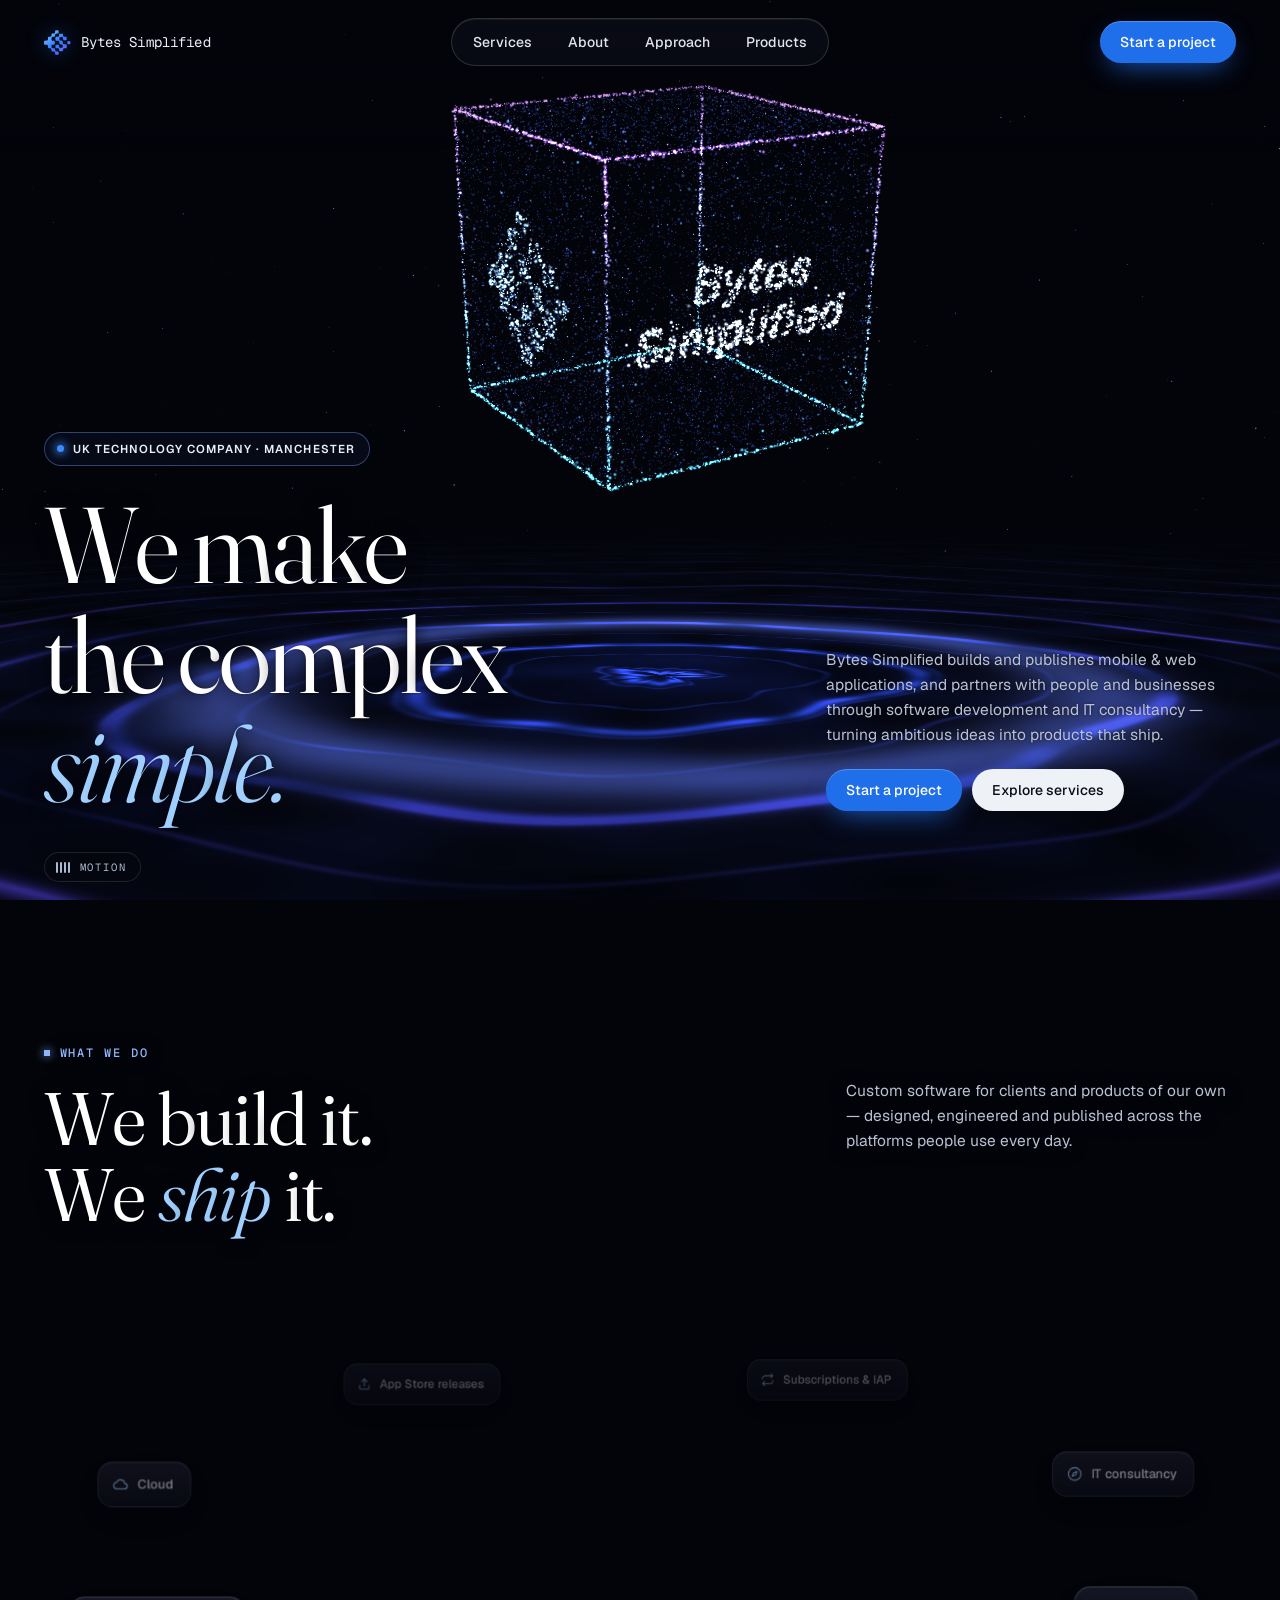
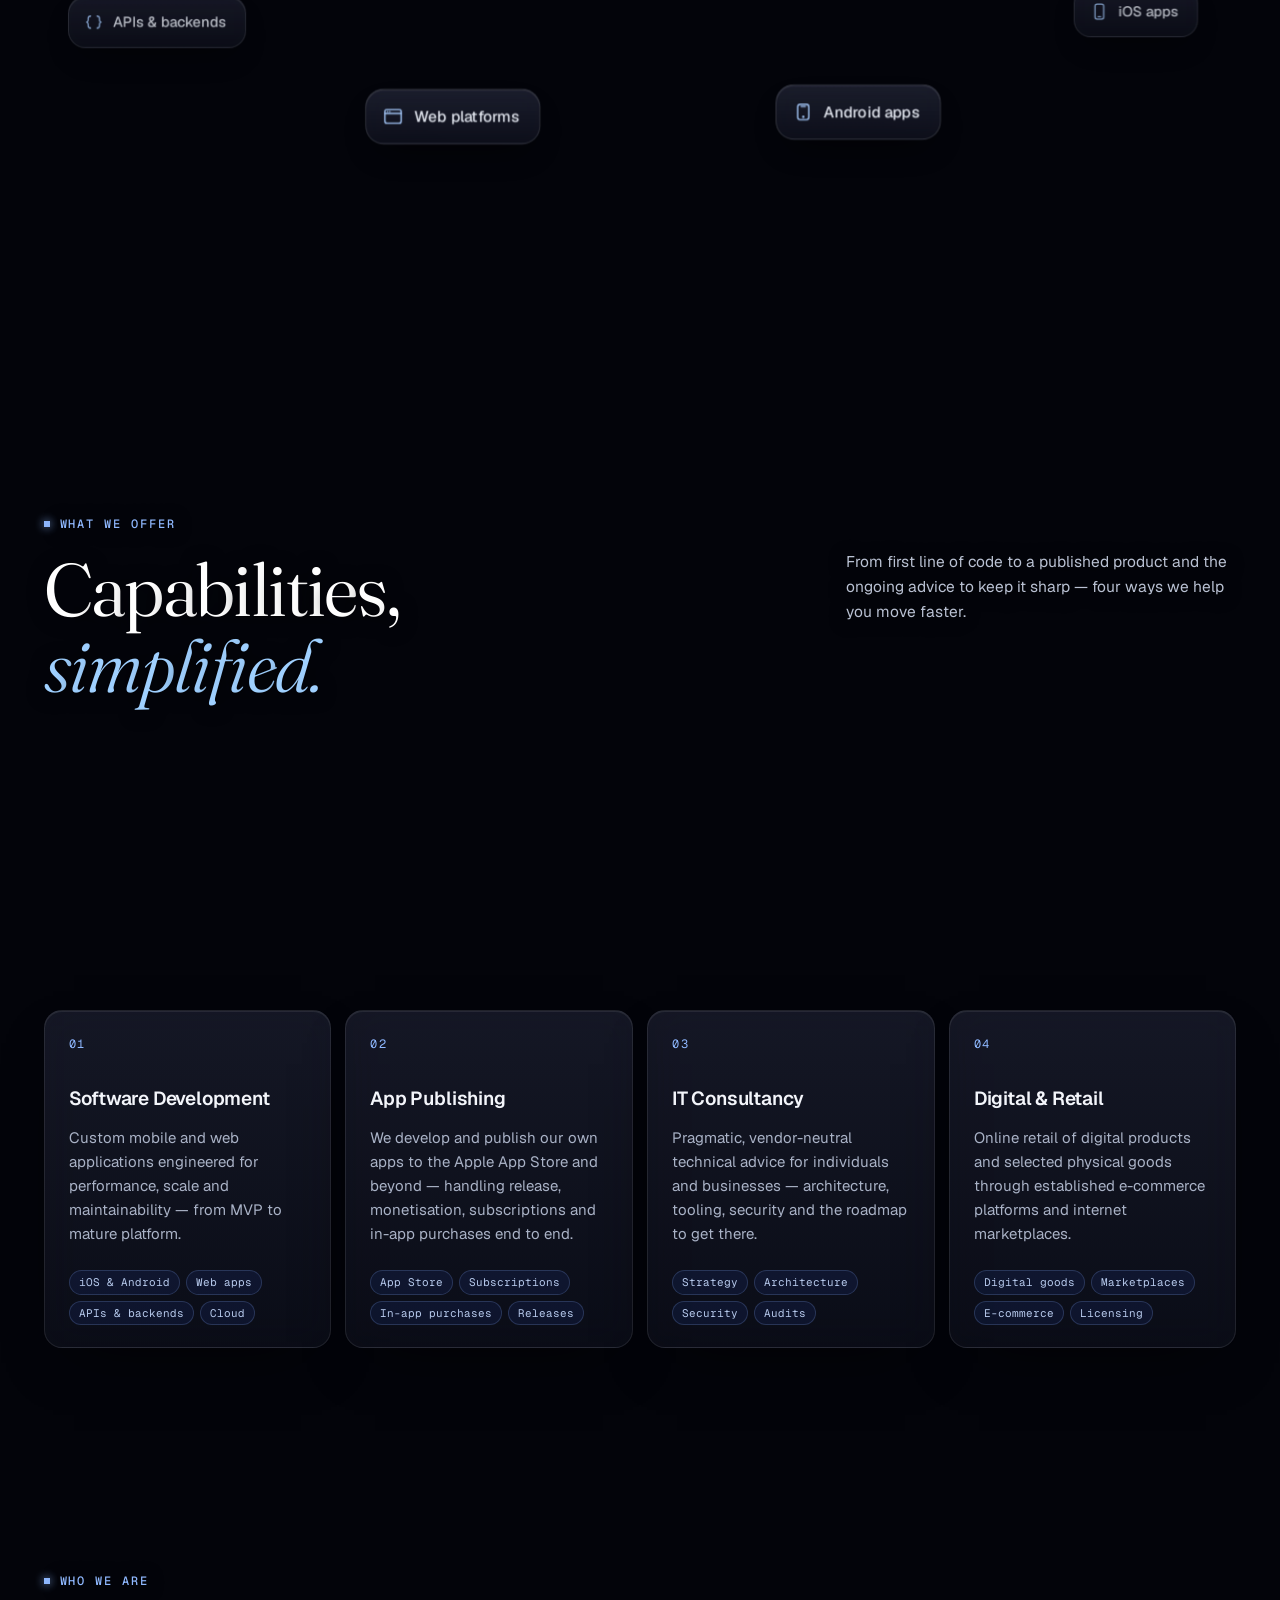
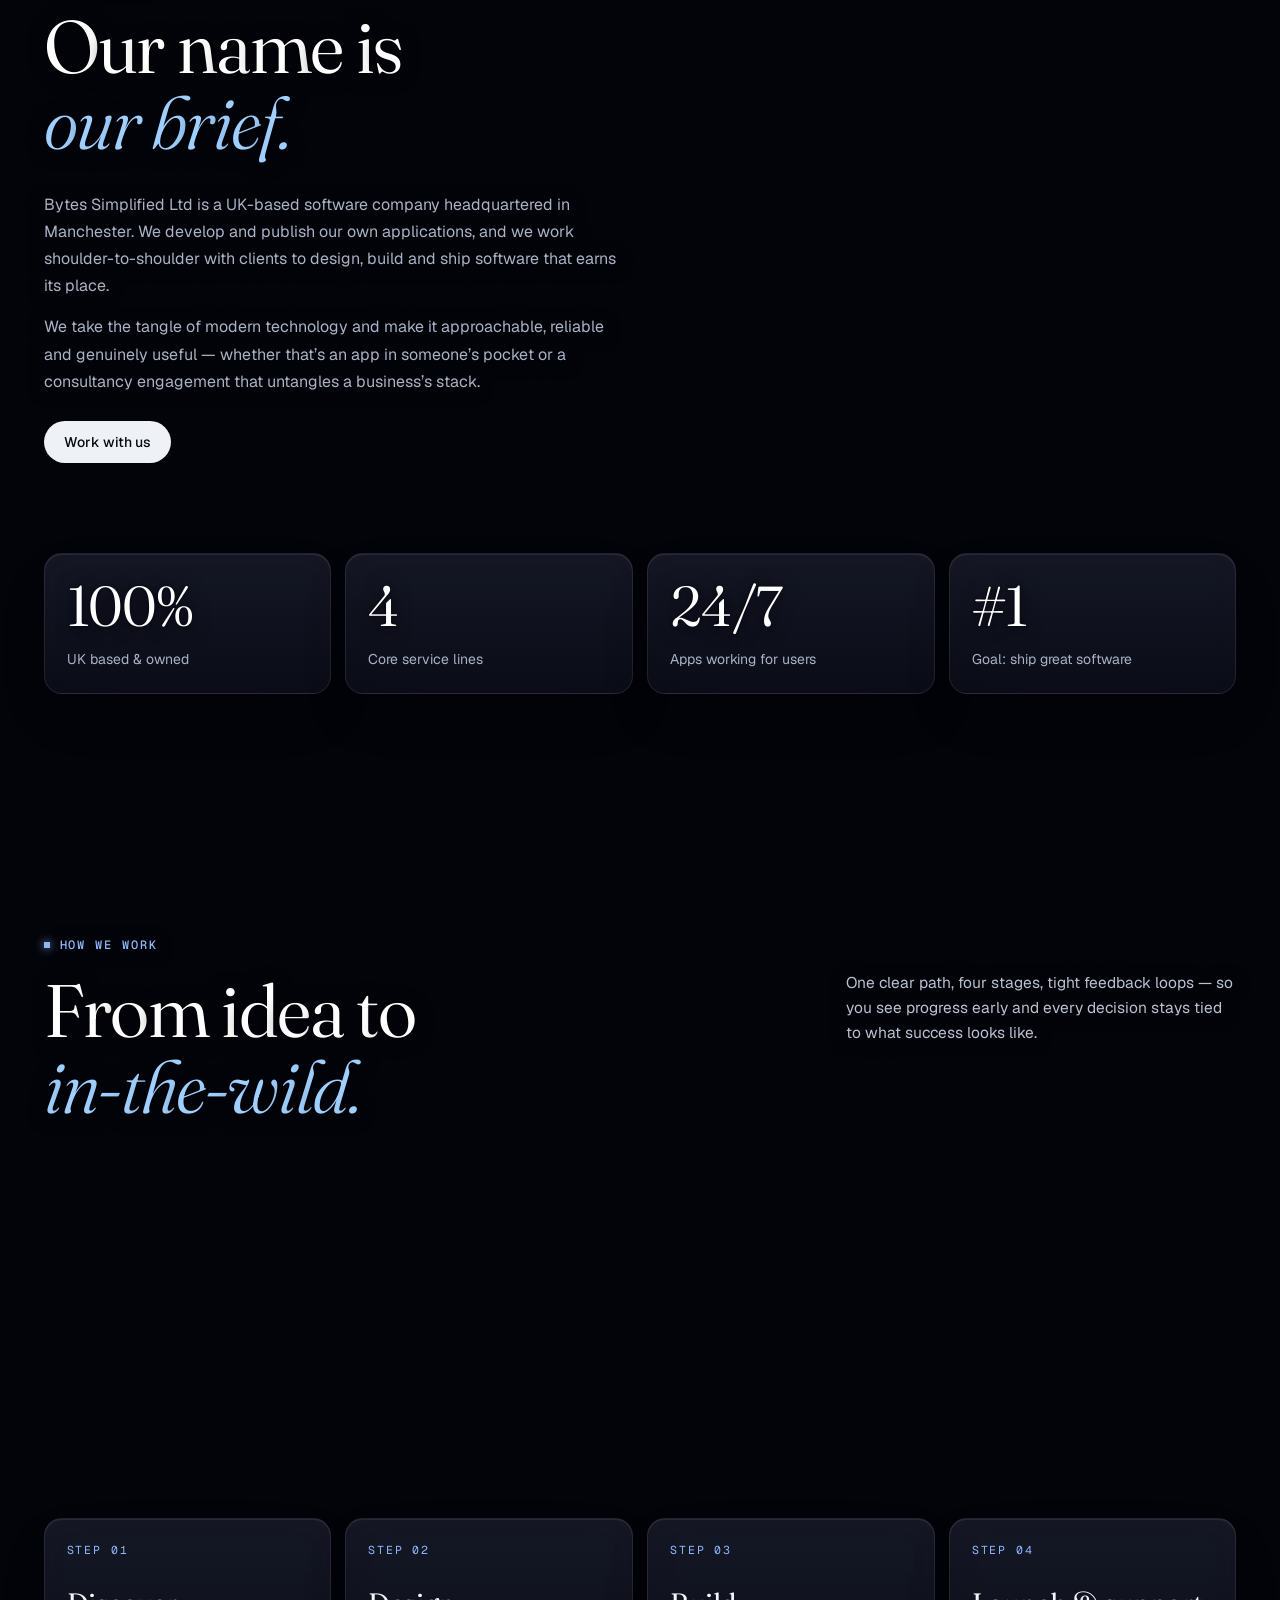
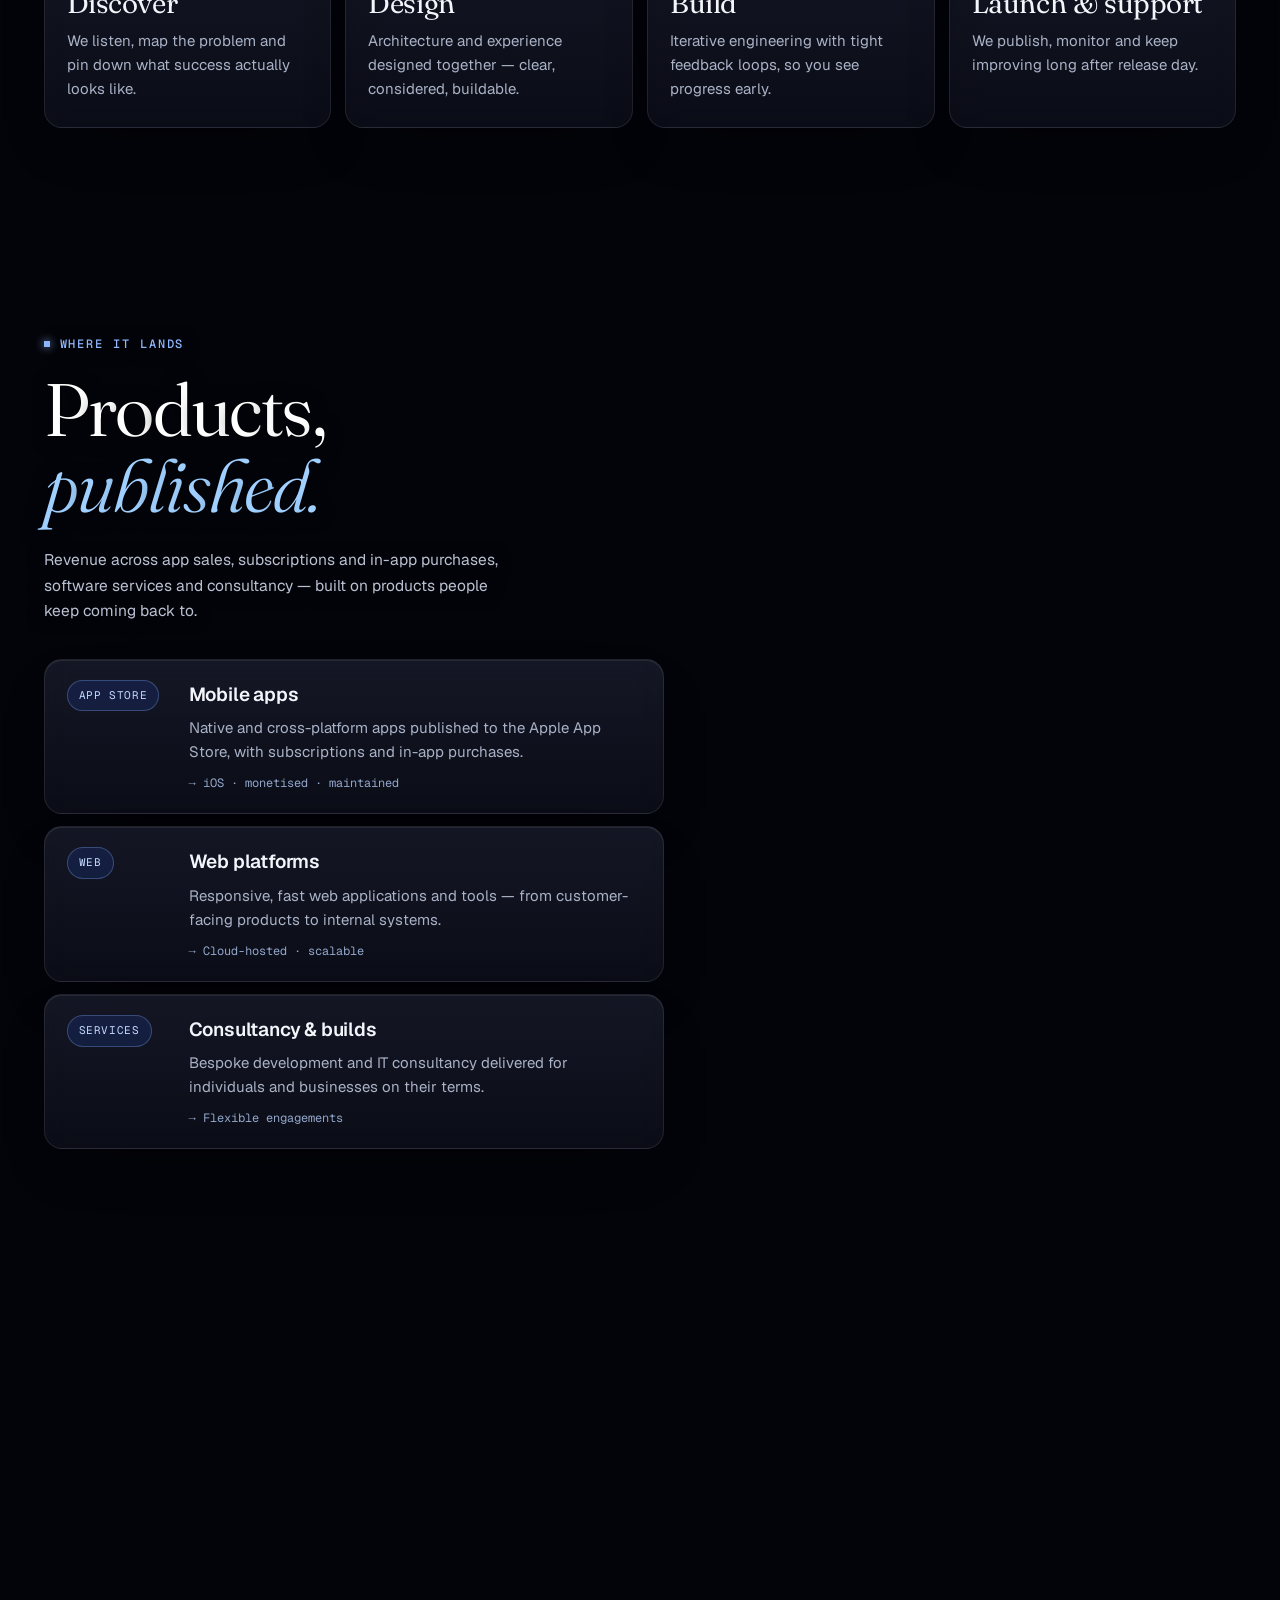
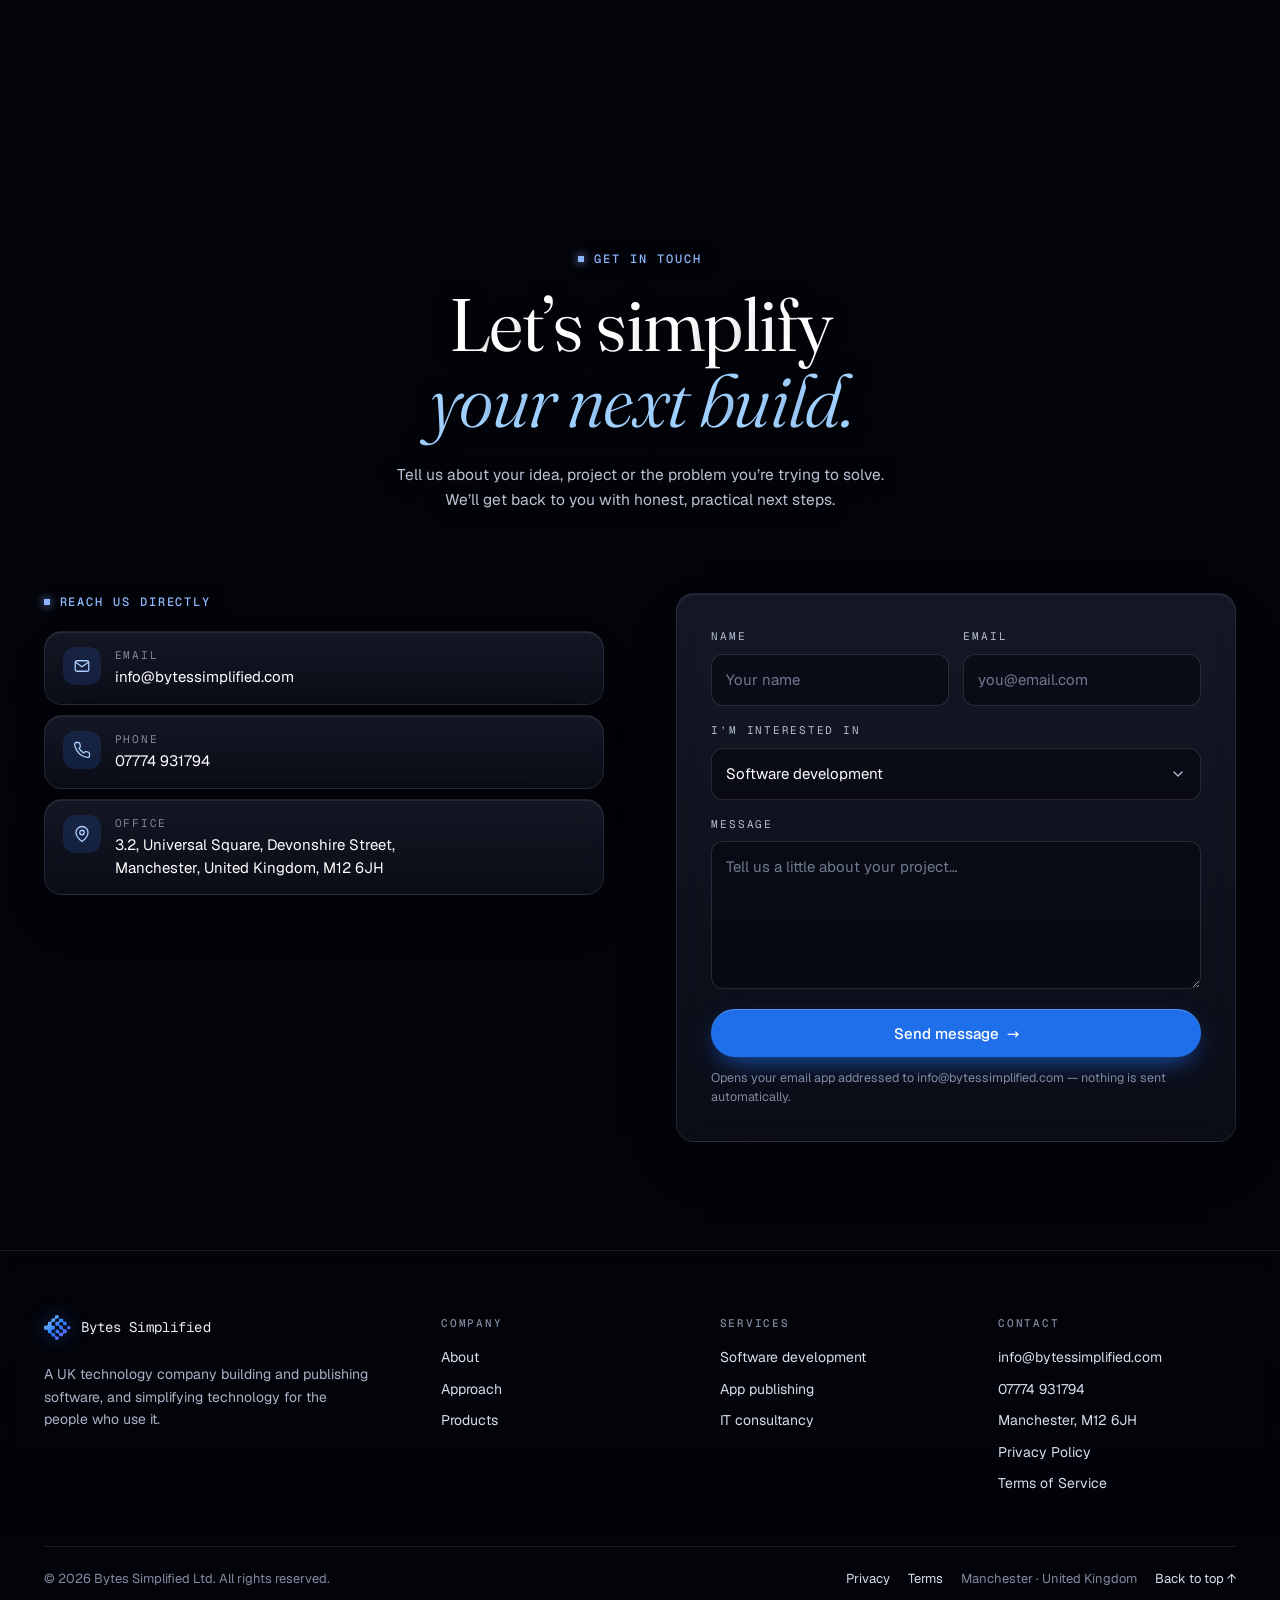
==== commit 72929e6d: "Remove the hero QR card; move motion control to a corner toggle The QR card (a mailto link) and the " ====
--- a/index.html
+++ b/index.html
@@ -76,10 +76,6 @@
     </ul>
   </nav>
   <div class="header-end">
-    <button class="icon-btn motion-toggle" type="button" aria-pressed="false" aria-label="Pause background motion" title="Pause motion">
-      <svg class="i-pause" viewBox="0 0 24 24" aria-hidden="true"><path d="M9 6.5v11M15 6.5v11"/></svg>
-      <svg class="i-play" viewBox="0 0 24 24" aria-hidden="true"><path d="M8.5 6.2v11.6L18 12z"/></svg>
-    </button>
     <a class="btn btn-blue header-cta" href="#contact">Start a project</a>
     <button class="icon-btn menu-btn" type="button" aria-expanded="false" aria-controls="mobile-menu" aria-label="Open menu">
       <span></span><span></span>
@@ -102,17 +98,6 @@
 
   <!-- ============ HERO · particle tree ============ -->
   <section class="hero" id="hero" data-scene="hero" aria-labelledby="hero-title">
-    <a class="qr-card rv" href="mailto:info@bytessimplified.com" style="--d:1.9s">
-      <svg class="qr" viewBox="-2 -2 33 33" aria-hidden="true"><rect x="-2" y="-2" width="33" height="33" rx="2" fill="#fff"/><path fill="#05060c" d="M0 0h7v1h-7zM10 0h3v1h-3zM15 0h6v1h-6zM22 0h7v1h-7zM0 1h1v1h-1zM6 1h1v1h-1zM9 1h2v1h-2zM18 1h1v1h-1zM22 1h1v1h-1zM28 1h1v1h-1zM0 2h1v1h-1zM2 2h3v1h-3zM6 2h1v1h-1zM8 2h3v1h-3zM12 2h1v1h-1zM14 2h1v1h-1zM16 2h1v1h-1zM20 2h1v1h-1zM22 2h1v1h-1zM24 2h3v1h-3zM28 2h1v1h-1zM0 3h1v1h-1zM2 3h3v1h-3zM6 3h1v1h-1zM8 3h1v1h-1zM11 3h2v1h-2zM16 3h2v1h-2zM19 3h1v1h-1zM22 3h1v1h-1zM24 3h3v1h-3zM28 3h1v1h-1zM0 4h1v1h-1zM2 4h3v1h-3zM6 4h1v1h-1zM8 4h2v1h-2zM12 4h4v1h-4zM18 4h3v1h-3zM22 4h1v1h-1zM24 4h3v1h-3zM28 4h1v1h-1zM0 5h1v1h-1zM6 5h1v1h-1zM8 5h1v1h-1zM10 5h1v1h-1zM12 5h6v1h-6zM22 5h1v1h-1zM28 5h1v1h-1zM0 6h7v1h-7zM8 6h1v1h-1zM10 6h1v1h-1zM12 6h1v1h-1zM14 6h1v1h-1zM16 6h1v1h-1zM18 6h1v1h-1zM20 6h1v1h-1zM22 6h7v1h-7zM8 7h1v1h-1zM11 7h3v1h-3zM15 7h1v1h-1zM18 7h1v1h-1zM0 8h1v1h-1zM2 8h5v1h-5zM10 8h2v1h-2zM14 8h2v1h-2zM17 8h1v1h-1zM20 8h1v1h-1zM22 8h5v1h-5zM1 9h1v1h-1zM5 9h1v1h-1zM7 9h1v1h-1zM9 9h1v1h-1zM12 9h1v1h-1zM15 9h14v1h-14zM1 10h6v1h-6zM10 10h1v1h-1zM12 10h1v1h-1zM18 10h1v1h-1zM20 10h2v1h-2zM24 10h1v1h-1zM1 11h1v1h-1zM4 11h1v1h-1zM8 11h5v1h-5zM14 11h1v1h-1zM16 11h1v1h-1zM20 11h3v1h-3zM24 11h2v1h-2zM3 12h2v1h-2zM6 12h1v1h-1zM9 12h2v1h-2zM16 12h2v1h-2zM19 12h1v1h-1zM24 12h5v1h-5zM4 13h2v1h-2zM8 13h1v1h-1zM12 13h4v1h-4zM18 13h3v1h-3zM22 13h4v1h-4zM27 13h2v1h-2zM0 14h1v1h-1zM3 14h4v1h-4zM11 14h6v1h-6zM20 14h4v1h-4zM0 15h1v1h-1zM3 15h1v1h-1zM5 15h1v1h-1zM10 15h4v1h-4zM15 15h1v1h-1zM23 15h1v1h-1zM25 15h1v1h-1zM0 16h1v1h-1zM2 16h1v1h-1zM4 16h1v1h-1zM6 16h3v1h-3zM10 16h3v1h-3zM14 16h2v1h-2zM17 16h1v1h-1zM19 16h1v1h-1zM26 16h2v1h-2zM0 17h2v1h-2zM3 17h1v1h-1zM7 17h1v1h-1zM9 17h1v1h-1zM15 17h2v1h-2zM18 17h3v1h-3zM22 17h7v1h-7zM0 18h1v1h-1zM6 18h1v1h-1zM8 18h5v1h-5zM20 18h1v1h-1zM25 18h2v1h-2zM0 19h1v1h-1zM3 19h2v1h-2zM9 19h2v1h-2zM12 19h1v1h-1zM14 19h1v1h-1zM16 19h1v1h-1zM18 19h2v1h-2zM21 19h1v1h-1zM23 19h2v1h-2zM0 20h1v1h-1zM2 20h1v1h-1zM4 20h1v1h-1zM6 20h3v1h-3zM10 20h1v1h-1zM17 20h2v1h-2zM20 20h7v1h-7zM28 20h1v1h-1zM8 21h2v1h-2zM11 21h1v1h-1zM13 21h3v1h-3zM17 21h4v1h-4zM24 21h1v1h-1zM26 21h3v1h-3zM0 22h7v1h-7zM11 22h7v1h-7zM19 22h2v1h-2zM22 22h1v1h-1zM24 22h1v1h-1zM26 22h1v1h-1zM0 23h1v1h-1zM6 23h1v1h-1zM8 23h6v1h-6zM15 23h2v1h-2zM18 23h3v1h-3zM24 23h2v1h-2zM28 23h1v1h-1zM0 24h1v1h-1zM2 24h3v1h-3zM6 24h1v1h-1zM8 24h3v1h-3zM14 24h1v1h-1zM17 24h1v1h-1zM20 24h5v1h-5zM26 24h1v1h-1zM28 24h1v1h-1zM0 25h1v1h-1zM2 25h3v1h-3zM6 25h1v1h-1zM8 25h6v1h-6zM16 25h1v1h-1zM18 25h3v1h-3zM26 25h1v1h-1zM0 26h1v1h-1zM2 26h3v1h-3zM6 26h1v1h-1zM8 26h1v1h-1zM10 26h2v1h-2zM13 26h6v1h-6zM21 26h5v1h-5zM27 26h1v1h-1zM0 27h1v1h-1zM6 27h1v1h-1zM9 27h2v1h-2zM12 27h1v1h-1zM16 27h1v1h-1zM19 27h2v1h-2zM25 27h1v1h-1zM27 27h1v1h-1zM0 28h7v1h-7zM8 28h2v1h-2zM11 28h1v1h-1zM13 28h2v1h-2zM17 28h1v1h-1zM19 28h1v1h-1zM23 28h1v1h-1zM26 28h1v1h-1z"/></svg>
-      <span class="qr-copy">
-        <span class="qr-text">Start a project<br>from your phone</span>
-        <span class="qr-icons" aria-hidden="true">
-          <svg viewBox="0 0 24 24"><rect x="3" y="5" width="18" height="14" rx="2.5"/><path d="m3.5 7 8.5 6 8.5-6"/></svg>
-          <svg viewBox="0 0 24 24"><rect x="6.5" y="2.5" width="11" height="19" rx="2.5"/><path d="M10.5 18.5h3"/></svg>
-        </span>
-      </span>
-      <span class="sr-only">Email info@bytessimplified.com</span>
-    </a>
 
     <div class="wrap hero-bottom">
       <div class="hero-left">
@@ -343,6 +328,11 @@
   </div>
 </footer>
 
+<button class="motion-toggle" type="button" aria-pressed="false" aria-label="Pause background motion" title="Pause motion">
+  <span class="bars" aria-hidden="true"><i></i><i></i><i></i><i></i></span>
+  <span class="motion-label" aria-hidden="true">Motion</span>
+</button>
+
 <script src="assets/js/scene.js" defer></script>
 <script src="assets/js/app.js" defer></script>
 </body>
--- a/assets/css/site.css
+++ b/assets/css/site.css
@@ -106,9 +106,23 @@
 }
 .icon-btn:hover { background: rgba(255, 255, 255, .1); border-color: rgba(255, 255, 255, .26); }
 .icon-btn svg { width: 18px; height: 18px; fill: none; stroke: currentColor; stroke-width: 1.8; stroke-linecap: round; stroke-linejoin: round; }
-.motion-toggle .i-play { display: none; fill: currentColor; stroke: none; }
-.motion-paused .motion-toggle .i-play { display: block; }
-.motion-paused .motion-toggle .i-pause { display: none; }
+/* Motion toggle: a quiet corner control — bars dance while the scene plays, settle when paused. */
+.motion-toggle {
+  position: fixed; z-index: 40; left: var(--pad); bottom: max(18px, env(safe-area-inset-bottom));
+  display: inline-flex; align-items: center; gap: 10px; height: 30px; padding: 0 13px 0 11px;
+  border-radius: 999px; border: 1px solid rgba(255, 255, 255, .11); background: rgba(6, 8, 16, .66);
+  color: #aeb8cc; font-family: var(--f-mono); font-size: 10.5px; letter-spacing: .18em; text-transform: uppercase;
+  cursor: pointer; opacity: 0; transition: opacity .8s var(--ease) 1.6s, color .25s, border-color .25s;
+}
+.is-ready .motion-toggle { opacity: 1; }
+.motion-toggle:hover { color: #fff; border-color: rgba(255, 255, 255, .24); }
+.bars { display: inline-flex; align-items: flex-end; gap: 2px; height: 11px; }
+.bars i { width: 2px; height: 100%; border-radius: 1px; background: currentColor; transform-origin: 50% 100%; animation: bar 1.15s ease-in-out infinite; }
+.bars i:nth-child(2) { animation-delay: -.35s; }
+.bars i:nth-child(3) { animation-delay: -.7s; }
+.bars i:nth-child(4) { animation-delay: -.95s; }
+@keyframes bar { 0%, 100% { transform: scaleY(.28); } 50% { transform: scaleY(1); } }
+.motion-paused .bars i { animation: none; transform: scaleY(.28); }
 
 /* ------------------------------------------------------------ glass */
 .card {
@@ -176,7 +190,7 @@
 .hero {
   position: relative; min-height: 100vh; min-height: 100svh;
   display: flex; flex-direction: column; justify-content: flex-end;
-  padding: calc(var(--header-h) + 24px) 0 clamp(28px, 6vh, 64px);
+  padding: calc(var(--header-h) + 24px) 0 clamp(64px, 9vh, 96px);
 }
 .hero-bottom { display: grid; grid-template-columns: minmax(0, 1.25fr) minmax(0, 1fr); align-items: end; gap: 40px; }
 .hero h1 { font-size: clamp(54px, 8.4vw, 138px); }
@@ -189,15 +203,6 @@
 }
 .badge i { width: 7px; height: 7px; border-radius: 50%; background: #3b8bff; box-shadow: 0 0 10px 2px rgba(59, 139, 255, .85); }
 
-.qr-card {
-  position: absolute; z-index: 3; top: calc(var(--header-h) + 22px); right: var(--pad);
-  display: flex; align-items: center; gap: 12px; color: #fff; text-decoration: none;
-}
-.qr { width: 66px; height: 66px; border-radius: 6px; box-shadow: 0 0 0 1px rgba(255, 255, 255, .25), 0 12px 30px -12px rgba(47, 125, 255, .7); }
-.qr-copy { display: grid; gap: 7px; }
-.qr-text { font-size: 13px; font-weight: 600; line-height: 1.25; }
-.qr-icons { display: flex; gap: 9px; color: #dfe6f3; }
-.qr-icons svg { width: 15px; height: 15px; fill: none; stroke: currentColor; stroke-width: 1.8; stroke-linecap: round; stroke-linejoin: round; }
 
 /* ------------------------------------------------------------ platforms */
 .platforms { position: relative; overflow: clip; min-height: 120vh; min-height: 120svh; padding-top: clamp(110px, 16vh, 170px); }
@@ -397,7 +402,6 @@
   .menu-btn { display: grid; }
   .hero-bottom { grid-template-columns: 1fr; gap: 26px; }
   .hero-right { justify-self: start; max-width: 520px; }
-  .qr-card { display: none; }
   .split-head { grid-template-columns: 1fr; gap: 0; }
   .split-head .lede { margin-top: 22px; }
   .contact-grid { grid-template-columns: 1fr; }
@@ -407,6 +411,8 @@
   .chip svg { width: 17px; height: 17px; }
 }
 @media (max-width: 600px) {
+  .motion-label { display: none; }
+  .motion-toggle { padding: 0 9px; }
   /* Too narrow to orbit without chips colliding: heading on top, tree in the middle, chips as a row at the bottom. */
   .platforms { min-height: 100vh; min-height: 100svh; display: flex; flex-direction: column; justify-content: space-between; padding-bottom: 28px; }
   .orbit { position: static; display: flex; flex-wrap: wrap; justify-content: center; gap: 8px; width: auto; height: auto; padding: 0 var(--pad); transform: none; }
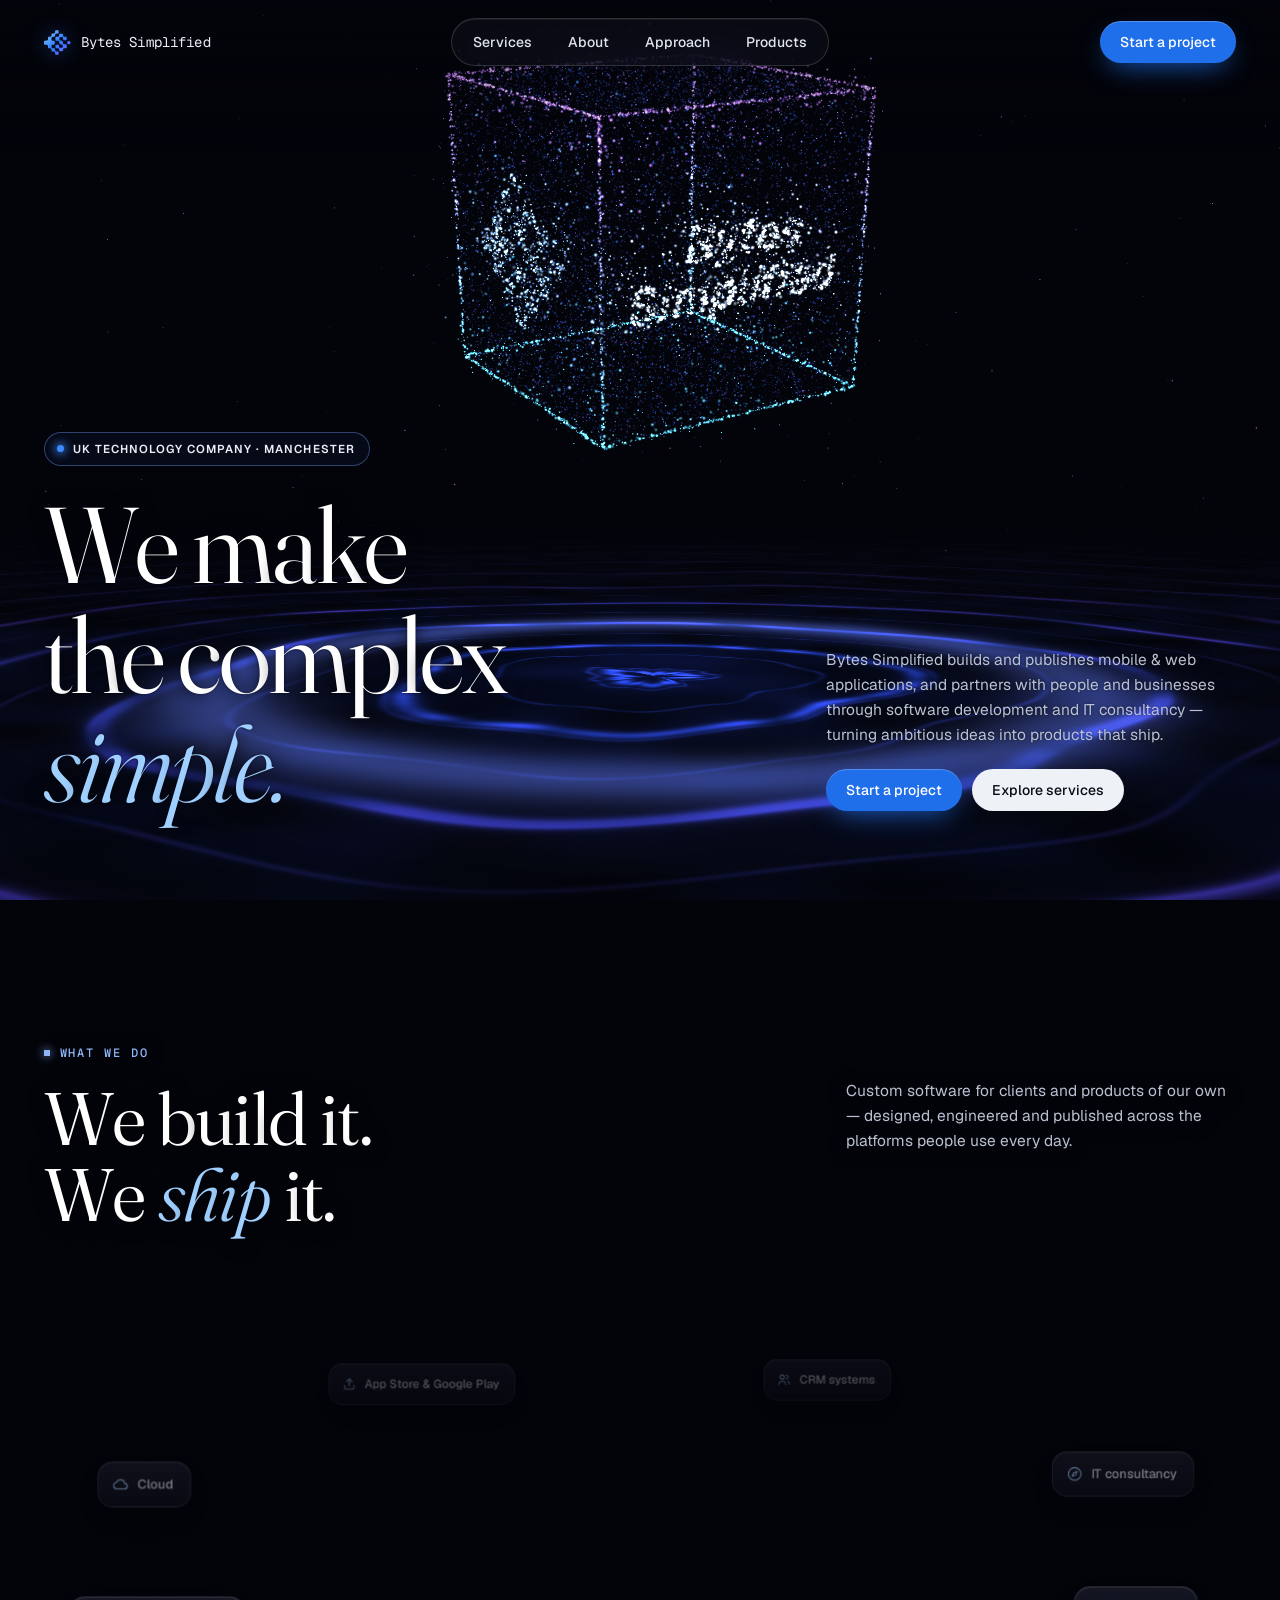
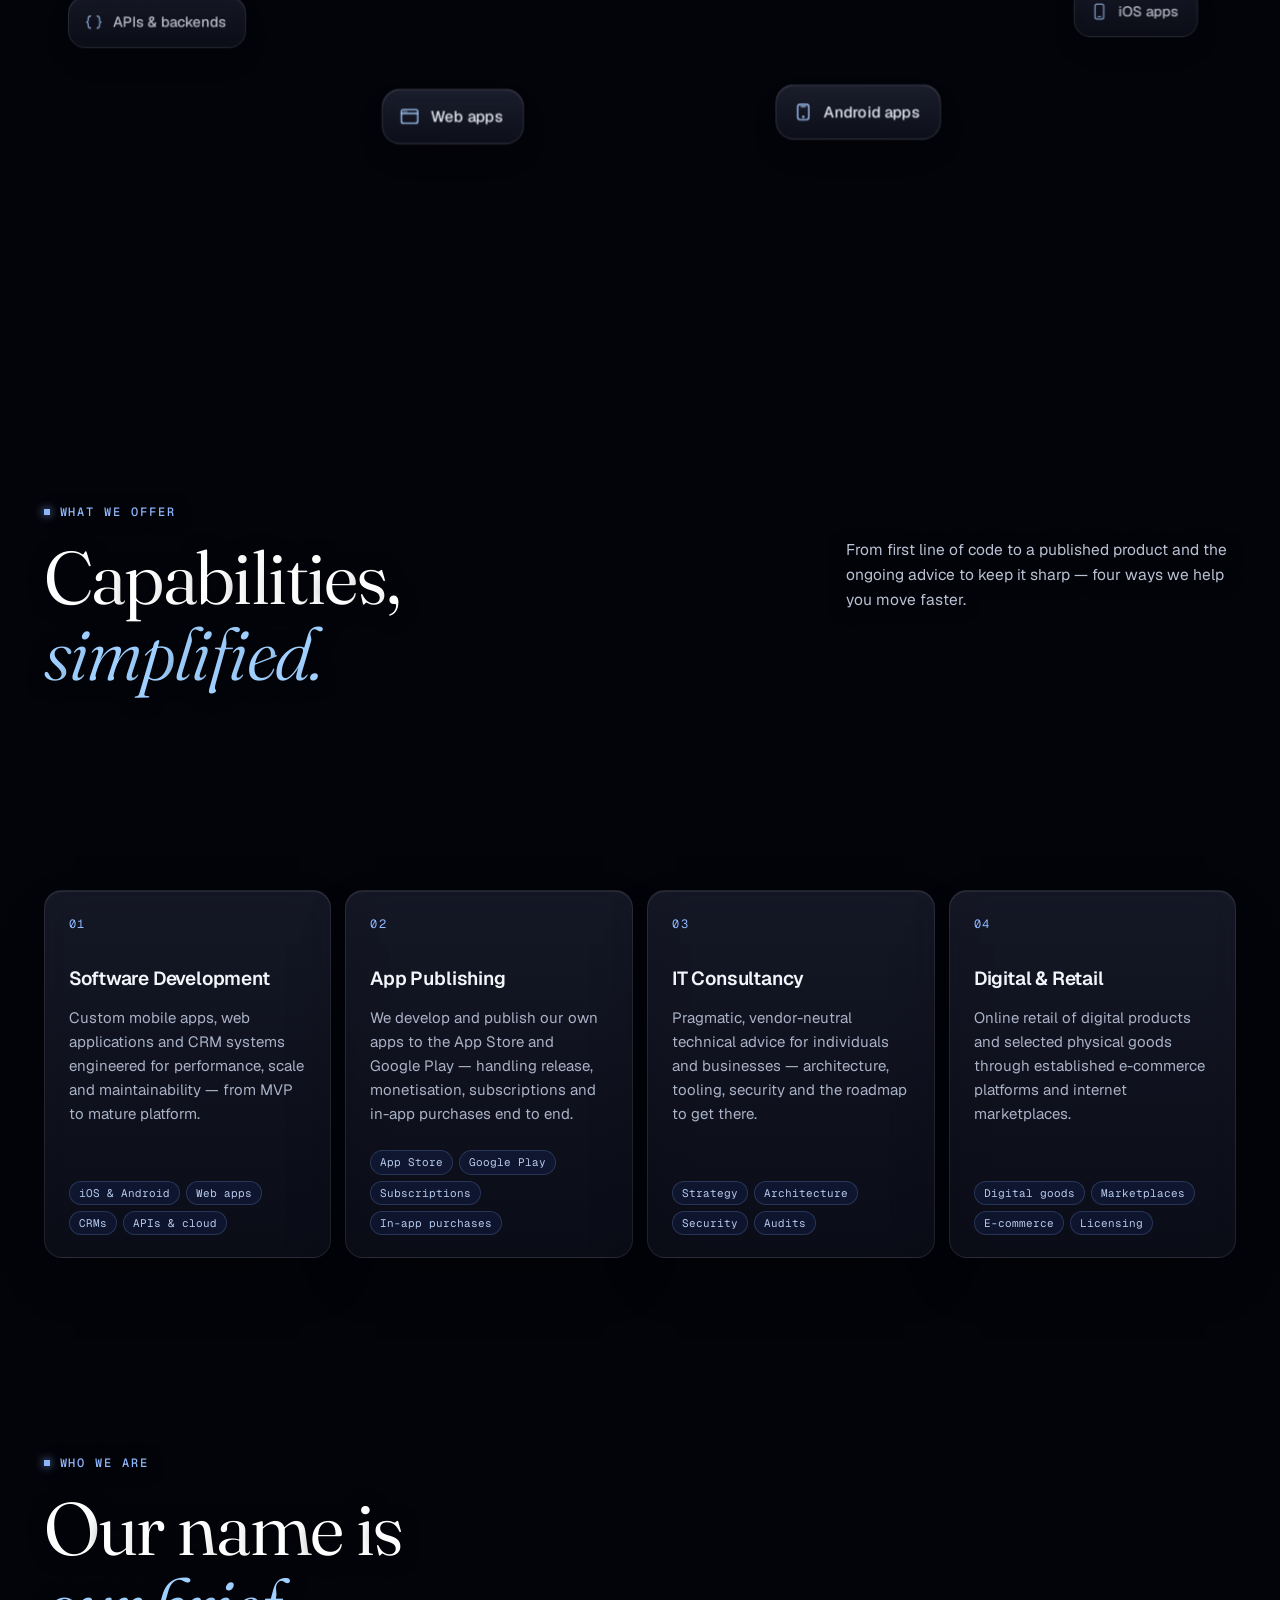
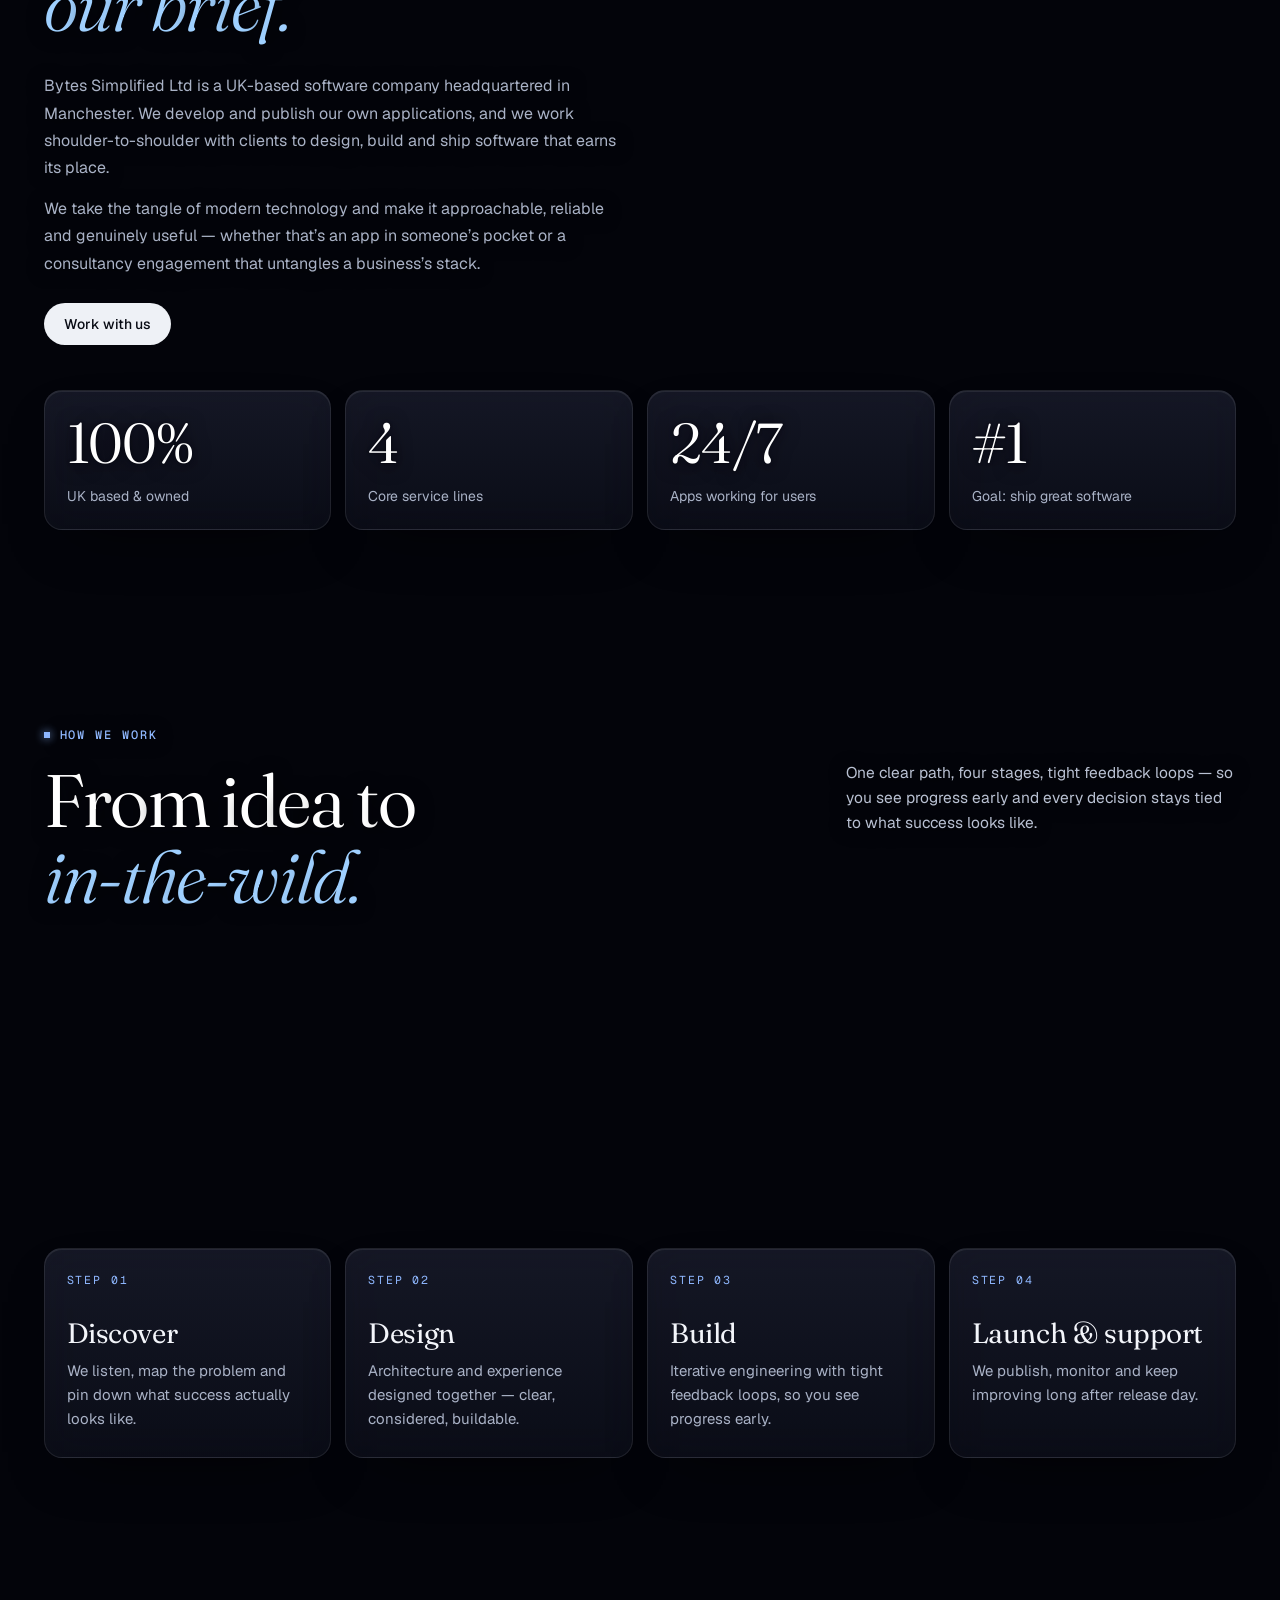
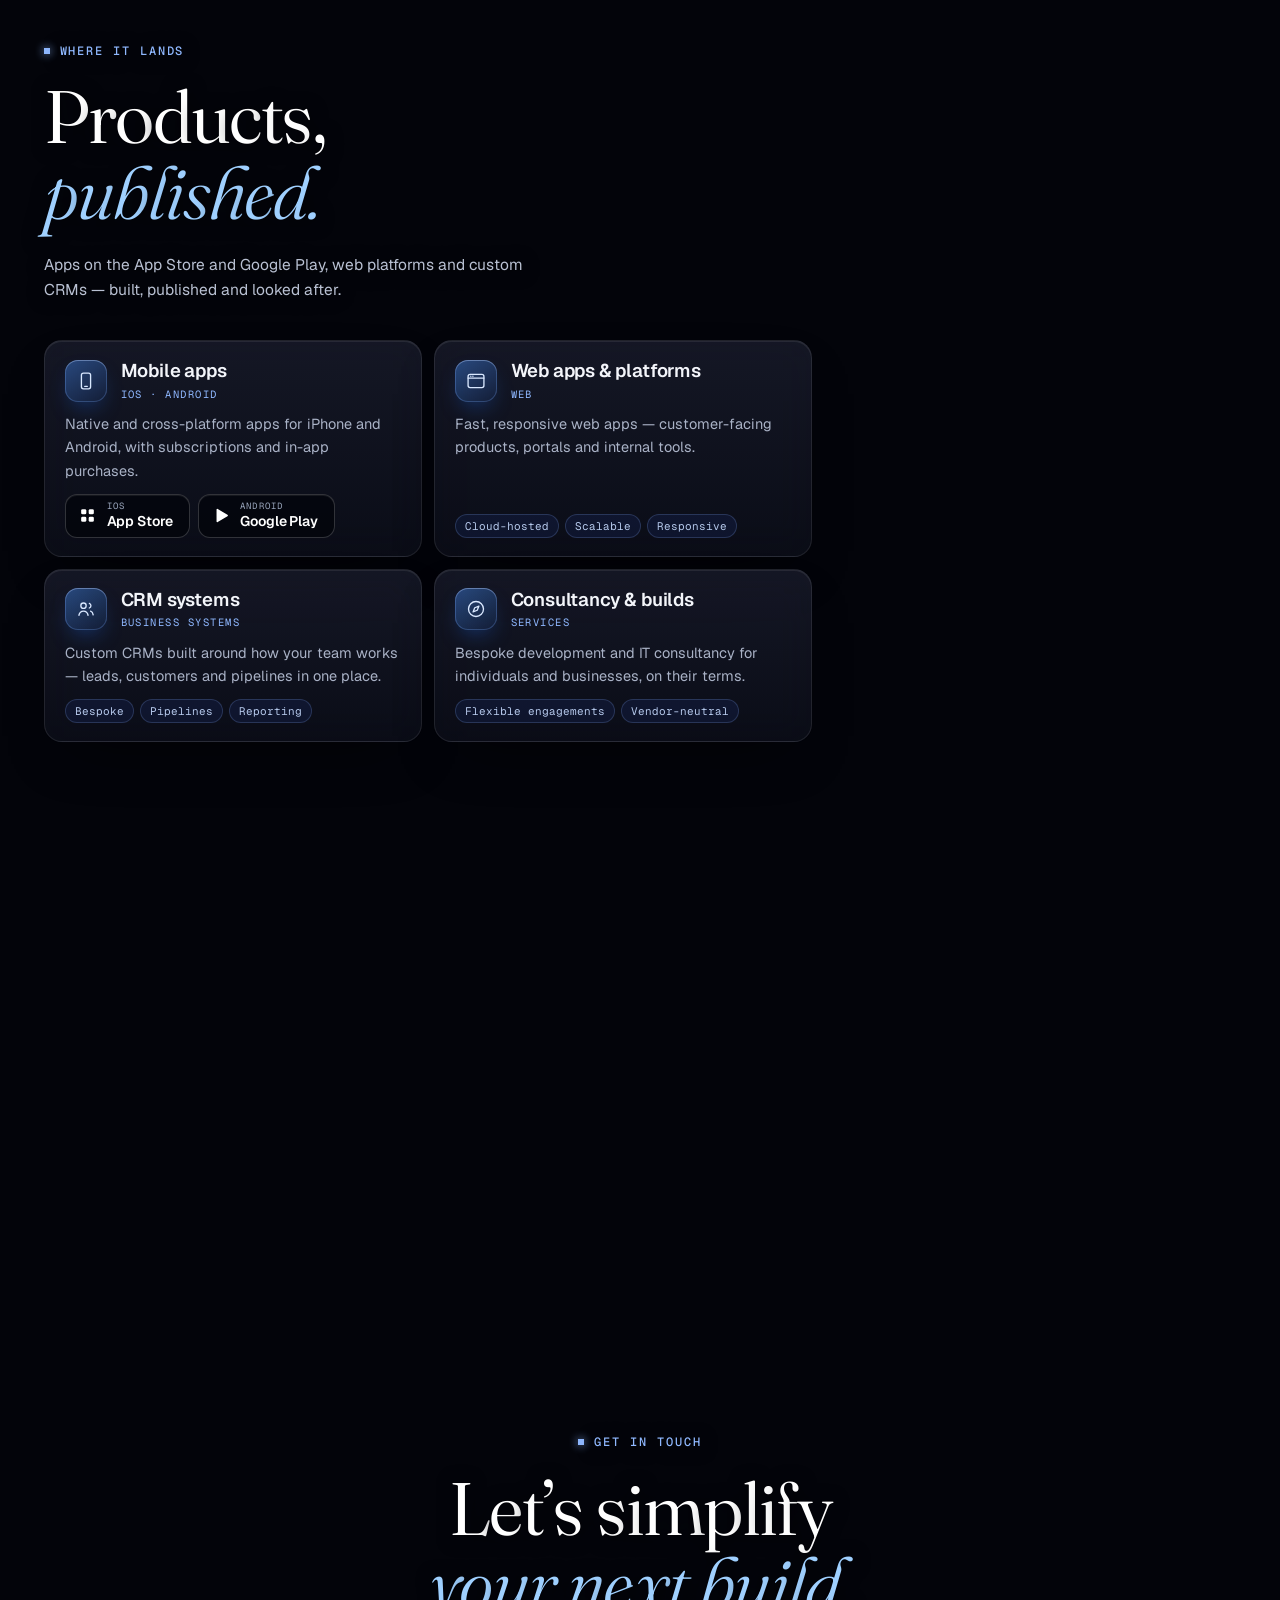
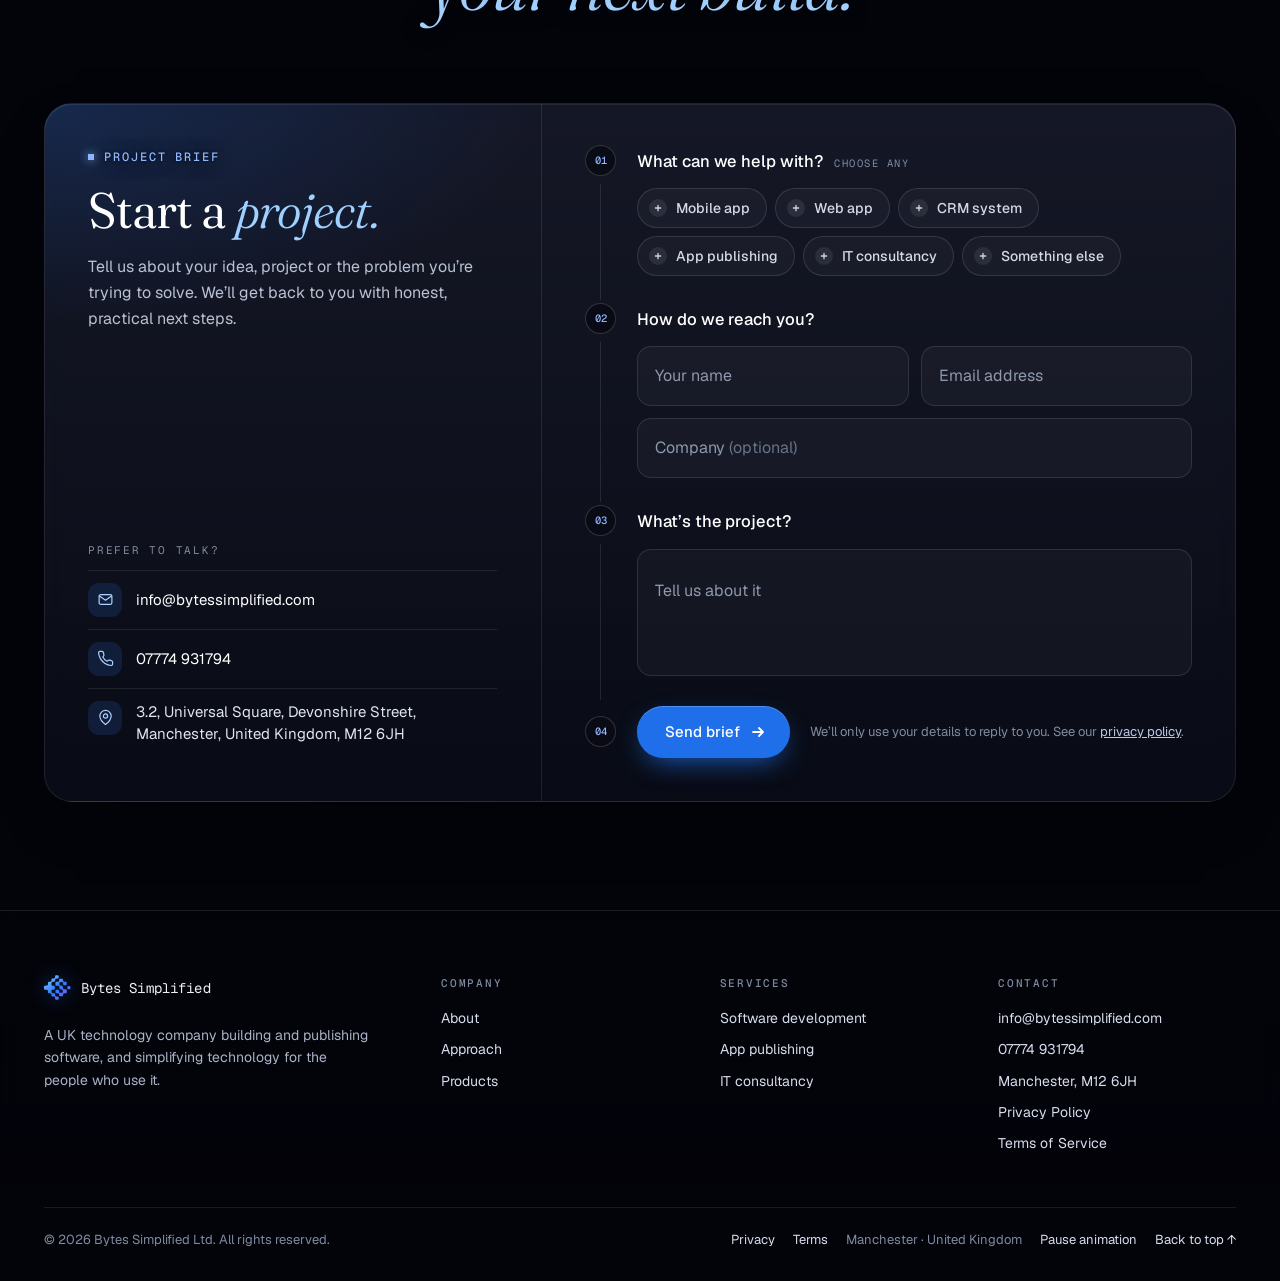
==== commit ab585c96: "Land nav links on the cards, rebuild the contact form, refresh products - Services, Approach and Pro" ====
--- a/index.html
+++ b/index.html
@@ -4,7 +4,7 @@
 <meta charset="utf-8">
 <meta name="viewport" content="width=device-width, initial-scale=1, viewport-fit=cover">
 <title>Bytes Simplified — Software Development, App Publishing &amp; IT Consultancy</title>
-<meta name="description" content="Bytes Simplified Ltd is a UK technology company building and publishing mobile &amp; web apps, delivering software development and IT consultancy for individuals and businesses.">
+<meta name="description" content="Bytes Simplified Ltd is a UK technology company building and publishing mobile &amp; web apps and custom CRM systems, delivering software development and IT consultancy for individuals and businesses.">
 <meta name="theme-color" content="#03040a">
 <meta name="color-scheme" content="dark">
 <link rel="icon" href="assets/favicon.svg" type="image/svg+xml">
@@ -12,7 +12,7 @@
 <link rel="apple-touch-icon" href="assets/img/apple-touch-icon.png">
 
 <meta property="og:title" content="Bytes Simplified — We make the complex simple">
-<meta property="og:description" content="UK technology company: software development, app publishing, IT consultancy &amp; digital products.">
+<meta property="og:description" content="UK technology company: mobile &amp; web apps, CRM systems, app publishing and IT consultancy.">
 <meta property="og:type" content="website">
 <meta property="og:url" content="https://bytessimplified.com/">
 <meta property="og:image" content="https://bytessimplified.com/assets/img/og.jpg">
@@ -126,11 +126,11 @@
     <ul class="orbit" aria-label="Platforms and capabilities">
       <li class="chip"><svg viewBox="0 0 24 24" aria-hidden="true"><rect x="6.5" y="2.5" width="11" height="19" rx="2.5"/><path d="M10.5 18.5h3"/></svg>iOS apps</li>
       <li class="chip"><svg viewBox="0 0 24 24" aria-hidden="true"><rect x="5.5" y="3" width="13" height="18" rx="3"/><circle cx="12" cy="17.6" r=".6"/><path d="M9.5 5.5h5"/></svg>Android apps</li>
-      <li class="chip"><svg viewBox="0 0 24 24" aria-hidden="true"><rect x="2.5" y="4" width="19" height="16" rx="2.5"/><path d="M2.5 8.5h19M5.8 6.3h.01M8.3 6.3h.01"/></svg>Web platforms</li>
+      <li class="chip"><svg viewBox="0 0 24 24" aria-hidden="true"><rect x="2.5" y="4" width="19" height="16" rx="2.5"/><path d="M2.5 8.5h19M5.8 6.3h.01M8.3 6.3h.01"/></svg>Web apps</li>
       <li class="chip"><svg viewBox="0 0 24 24" aria-hidden="true"><path d="M8 4.5c-2 0-3 1-3 3v2c0 1.2-.8 2-2 2.5 1.2.5 2 1.3 2 2.5v2c0 2 1 3 3 3M16 4.5c2 0 3 1 3 3v2c0 1.2.8 2 2 2.5-1.2.5-2 1.3-2 2.5v2c0 2-1 3-3 3"/></svg>APIs &amp; backends</li>
       <li class="chip"><svg viewBox="0 0 24 24" aria-hidden="true"><path d="M7 18.5h10.5a4 4 0 0 0 .6-7.95A6 6 0 0 0 6.6 9.1 4.75 4.75 0 0 0 7 18.5z"/></svg>Cloud</li>
-      <li class="chip"><svg viewBox="0 0 24 24" aria-hidden="true"><path d="M12 15V4M7.5 8.5 12 4l4.5 4.5M5 14v4.5A1.5 1.5 0 0 0 6.5 20h11a1.5 1.5 0 0 0 1.5-1.5V14"/></svg>App Store releases</li>
-      <li class="chip"><svg viewBox="0 0 24 24" aria-hidden="true"><path d="M17 3l3 3-3 3M20 6H8a4 4 0 0 0-4 4v1M7 21l-3-3 3-3M4 18h12a4 4 0 0 0 4-4v-1"/></svg>Subscriptions &amp; IAP</li>
+      <li class="chip"><svg viewBox="0 0 24 24" aria-hidden="true"><path d="M12 15V4M7.5 8.5 12 4l4.5 4.5M5 14v4.5A1.5 1.5 0 0 0 6.5 20h11a1.5 1.5 0 0 0 1.5-1.5V14"/></svg>App Store &amp; Google Play</li>
+      <li class="chip"><svg viewBox="0 0 24 24" aria-hidden="true"><circle cx="9" cy="8" r="3.2"/><path d="M3.5 19.5c.6-3.1 2.8-5 5.5-5s4.9 1.9 5.5 5M16 5.2a3 3 0 0 1 0 5.6M17.5 14.6c1.7.6 2.8 2.2 3.1 4.4"/></svg>CRM systems</li>
       <li class="chip"><svg viewBox="0 0 24 24" aria-hidden="true"><circle cx="12" cy="12" r="9"/><path d="m15.5 8.5-2 5-5 2 2-5z"/></svg>IT consultancy</li>
     </ul>
   </section>
@@ -144,18 +144,18 @@
       </div>
       <p class="lede rv" style="--d:.2s">From first line of code to a published product and the ongoing advice to keep it sharp — four ways we help you move faster.</p>
     </div>
-    <div class="wrap cards-4">
+    <div class="wrap cards-4" data-land>
       <article class="card svc rv">
         <span class="card-num">01</span>
         <h3>Software Development</h3>
-        <p>Custom mobile and web applications engineered for performance, scale and maintainability — from MVP to mature platform.</p>
-        <ul class="tags" aria-label="Includes"><li>iOS &amp; Android</li><li>Web apps</li><li>APIs &amp; backends</li><li>Cloud</li></ul>
+        <p>Custom mobile apps, web applications and CRM systems engineered for performance, scale and maintainability — from MVP to mature platform.</p>
+        <ul class="tags" aria-label="Includes"><li>iOS &amp; Android</li><li>Web apps</li><li>CRMs</li><li>APIs &amp; cloud</li></ul>
       </article>
       <article class="card svc rv" style="--d:.08s">
         <span class="card-num">02</span>
         <h3>App Publishing</h3>
-        <p>We develop and publish our own apps to the Apple App Store and beyond — handling release, monetisation, subscriptions and in-app purchases end to end.</p>
-        <ul class="tags" aria-label="Includes"><li>App Store</li><li>Subscriptions</li><li>In-app purchases</li><li>Releases</li></ul>
+        <p>We develop and publish our own apps to the App Store and Google Play — handling release, monetisation, subscriptions and in-app purchases end to end.</p>
+        <ul class="tags" aria-label="Includes"><li>App Store</li><li>Google Play</li><li>Subscriptions</li><li>In-app purchases</li></ul>
       </article>
       <article class="card svc rv" style="--d:.16s">
         <span class="card-num">03</span>
@@ -200,7 +200,7 @@
       </div>
       <p class="lede rv" style="--d:.2s">One clear path, four stages, tight feedback loops — so you see progress early and every decision stays tied to what success looks like.</p>
     </div>
-    <ol class="wrap steps">
+    <ol class="wrap steps" data-land>
       <li class="card step rv"><span class="step-n">Step 01</span><h3>Discover</h3><p>We listen, map the problem and pin down what success actually looks like.</p></li>
       <li class="card step rv" style="--d:.08s"><span class="step-n">Step 02</span><h3>Design</h3><p>Architecture and experience designed together — clear, considered, buildable.</p></li>
       <li class="card step rv" style="--d:.16s"><span class="step-n">Step 03</span><h3>Build</h3><p>Iterative engineering with tight feedback loops, so you see progress early.</p></li>
@@ -214,72 +214,138 @@
       <div class="work-copy">
         <p class="eyebrow rv">Where it lands</p>
         <h2 class="display split" id="work-title">Products,<br><em>published.</em></h2>
-        <p class="lede rv" style="--d:.15s">Revenue across app sales, subscriptions and in-app purchases, software services and consultancy — built on products people keep coming back to.</p>
-        <div class="work-list">
-          <article class="card product rv">
-            <span class="pill">App Store</span>
-            <div><h3>Mobile apps</h3><p>Native and cross-platform apps published to the Apple App Store, with subscriptions and in-app purchases.</p><p class="tag">→ iOS · monetised · maintained</p></div>
-          </article>
-          <article class="card product rv" style="--d:.08s">
-            <span class="pill">Web</span>
-            <div><h3>Web platforms</h3><p>Responsive, fast web applications and tools — from customer-facing products to internal systems.</p><p class="tag">→ Cloud-hosted · scalable</p></div>
-          </article>
-          <article class="card product rv" style="--d:.16s">
-            <span class="pill">Services</span>
-            <div><h3>Consultancy &amp; builds</h3><p>Bespoke development and IT consultancy delivered for individuals and businesses on their terms.</p><p class="tag">→ Flexible engagements</p></div>
-          </article>
-        </div>
+        <p class="lede rv" style="--d:.15s">Apps on the App Store and Google Play, web platforms and custom CRMs — built, published and looked after.</p>
+      </div>
+      <div class="products" data-land>
+        <article class="card product rv">
+          <div class="product-head">
+            <span class="product-icon" aria-hidden="true"><svg viewBox="0 0 24 24"><rect x="6.5" y="2.5" width="11" height="19" rx="2.5"/><path d="M10.5 18.5h3"/></svg></span>
+            <div><h3>Mobile apps</h3><p class="product-kind">iOS · Android</p></div>
+          </div>
+          <p>Native and cross-platform apps for iPhone and Android, with subscriptions and in-app purchases.</p>
+          <ul class="stores" aria-label="Published on">
+            <li class="store"><svg viewBox="0 0 24 24" aria-hidden="true"><rect x="4" y="4" width="6.5" height="6.5" rx="1.8"/><rect x="13.5" y="4" width="6.5" height="6.5" rx="1.8"/><rect x="4" y="13.5" width="6.5" height="6.5" rx="1.8"/><rect x="13.5" y="13.5" width="6.5" height="6.5" rx="1.8"/></svg><span><small>iOS</small>App Store</span></li>
+            <li class="store"><svg viewBox="0 0 24 24" aria-hidden="true"><path d="M7 4.6v14.8a1 1 0 0 0 1.5.86l12.3-7.4a1 1 0 0 0 0-1.72L8.5 3.74A1 1 0 0 0 7 4.6z"/></svg><span><small>Android</small>Google Play</span></li>
+          </ul>
+        </article>
+        <article class="card product rv" style="--d:.08s">
+          <div class="product-head">
+            <span class="product-icon" aria-hidden="true"><svg viewBox="0 0 24 24"><rect x="2.5" y="4" width="19" height="16" rx="2.5"/><path d="M2.5 8.5h19M5.8 6.3h.01M8.3 6.3h.01"/></svg></span>
+            <div><h3>Web apps &amp; platforms</h3><p class="product-kind">Web</p></div>
+          </div>
+          <p>Fast, responsive web apps — customer-facing products, portals and internal tools.</p>
+          <ul class="tags" aria-label="Includes"><li>Cloud-hosted</li><li>Scalable</li><li>Responsive</li></ul>
+        </article>
+        <article class="card product rv" style="--d:.16s">
+          <div class="product-head">
+            <span class="product-icon" aria-hidden="true"><svg viewBox="0 0 24 24"><circle cx="9" cy="8" r="3.2"/><path d="M3.5 19.5c.6-3.1 2.8-5 5.5-5s4.9 1.9 5.5 5M16 5.2a3 3 0 0 1 0 5.6M17.5 14.6c1.7.6 2.8 2.2 3.1 4.4"/></svg></span>
+            <div><h3>CRM systems</h3><p class="product-kind">Business systems</p></div>
+          </div>
+          <p>Custom CRMs built around how your team works — leads, customers and pipelines in one place.</p>
+          <ul class="tags" aria-label="Includes"><li>Bespoke</li><li>Pipelines</li><li>Reporting</li></ul>
+        </article>
+        <article class="card product rv" style="--d:.24s">
+          <div class="product-head">
+            <span class="product-icon" aria-hidden="true"><svg viewBox="0 0 24 24"><circle cx="12" cy="12" r="9"/><path d="m15.5 8.5-2 5-5 2 2-5z"/></svg></span>
+            <div><h3>Consultancy &amp; builds</h3><p class="product-kind">Services</p></div>
+          </div>
+          <p>Bespoke development and IT consultancy for individuals and businesses, on their terms.</p>
+          <ul class="tags" aria-label="Includes"><li>Flexible engagements</li><li>Vendor-neutral</li></ul>
+        </article>
       </div>
     </div>
   </section>
 
   <!-- ============ CONTACT · logo ============ -->
-  <section class="contact" id="contact" aria-labelledby="contact-title">
+  <section class="contact" aria-labelledby="contact-title">
     <div class="contact-intro" data-scene="contact">
       <div class="wrap">
         <p class="eyebrow rv">Get in touch</p>
         <h2 class="display split" id="contact-title">Let’s simplify<br><em>your next build.</em></h2>
-        <p class="lede rv" style="--d:.15s">Tell us about your idea, project or the problem you’re trying to solve. We’ll get back to you with honest, practical next steps.</p>
-      </div>
-    </div>
-    <div class="wrap contact-grid" data-scene="reach">
-      <div class="contact-info">
-        <p class="eyebrow rv">Reach us directly</p>
-        <div class="contact-list">
-          <div class="card contact-row rv">
-            <span class="ci" aria-hidden="true"><svg viewBox="0 0 24 24"><rect x="3" y="5" width="18" height="14" rx="2.5"/><path d="m3.5 7 8.5 6 8.5-6"/></svg></span>
-            <div><div class="k">Email</div><a class="v" href="mailto:info@bytessimplified.com">info@bytessimplified.com</a></div>
-          </div>
-          <div class="card contact-row rv" style="--d:.08s">
-            <span class="ci" aria-hidden="true"><svg viewBox="0 0 24 24"><path d="M22 16.9v3a2 2 0 0 1-2.2 2 19.8 19.8 0 0 1-8.6-3 19.5 19.5 0 0 1-6-6 19.8 19.8 0 0 1-3-8.6A2 2 0 0 1 4.1 2h3a2 2 0 0 1 2 1.7c.1.9.3 1.8.6 2.7a2 2 0 0 1-.5 2.1L8.1 9.9a16 16 0 0 0 6 6l1.4-1.1a2 2 0 0 1 2.1-.5c.9.3 1.8.5 2.7.6a2 2 0 0 1 1.7 2z"/></svg></span>
-            <div><div class="k">Phone</div><a class="v" href="tel:+447774931794">07774 931794</a></div>
-          </div>
-          <div class="card contact-row rv" style="--d:.16s">
-            <span class="ci" aria-hidden="true"><svg viewBox="0 0 24 24"><path d="M20 10c0 6-8 12-8 12s-8-6-8-12a8 8 0 0 1 16 0z"/><circle cx="12" cy="10" r="3"/></svg></span>
-            <div><div class="k">Office</div><div class="v">3.2, Universal Square, Devonshire Street,<br>Manchester, United Kingdom, M12 6JH</div></div>
-          </div>
+      </div>
+    </div>
+    <div class="wrap contact-wrap" data-scene="reach">
+      <div class="card brief rv" id="contact" tabindex="-1">
+        <div class="brief-intro">
+          <p class="eyebrow">Project brief</p>
+          <h3 class="display brief-title">Start a <em>project.</em></h3>
+          <p class="brief-lede">Tell us about your idea, project or the problem you’re trying to solve. We’ll get back to you with honest, practical next steps.</p>
         </div>
-      </div>
-
-      <form class="card form rv" id="contact-form" novalidate style="--d:.1s">
-        <div class="form-row">
-          <div class="field"><label for="name">Name</label><input id="name" name="name" type="text" autocomplete="name" placeholder="Your name" required></div>
-          <div class="field"><label for="email">Email</label><input id="email" name="email" type="email" autocomplete="email" placeholder="you@email.com" required></div>
+
+        <form class="brief-form" id="contact-form" action="https://formsubmit.co/info@bytessimplified.com" method="POST" novalidate>
+          <input type="hidden" name="_subject" value="New enquiry from bytessimplified.com">
+          <input type="hidden" name="_template" value="table">
+          <div class="hp" aria-hidden="true"><label for="cf-hp">Leave this field empty</label><input id="cf-hp" name="_honey" type="text" tabindex="-1" autocomplete="off"></div>
+
+          <div class="bstep" data-step="topics" role="group" aria-labelledby="bs-topics">
+            <p class="bstep-head" id="bs-topics">What can we help with? <span class="bstep-hint">Choose any</span></p>
+            <span class="bstep-n" aria-hidden="true"><b>01</b><svg viewBox="0 0 16 16"><path d="m3.8 8.4 2.7 2.7 5.7-5.9"/></svg></span>
+            <div class="topics">
+              <label class="topic"><input type="checkbox" name="topic" value="Mobile app"><span><i aria-hidden="true"><svg viewBox="0 0 16 16"><path class="plus" d="M8 4.5v7M4.5 8h7"/><path class="tick" d="m4 8.4 2.6 2.6L12 5.6"/></svg></i>Mobile app</span></label>
+              <label class="topic"><input type="checkbox" name="topic" value="Web app"><span><i aria-hidden="true"><svg viewBox="0 0 16 16"><path class="plus" d="M8 4.5v7M4.5 8h7"/><path class="tick" d="m4 8.4 2.6 2.6L12 5.6"/></svg></i>Web app</span></label>
+              <label class="topic"><input type="checkbox" name="topic" value="CRM system"><span><i aria-hidden="true"><svg viewBox="0 0 16 16"><path class="plus" d="M8 4.5v7M4.5 8h7"/><path class="tick" d="m4 8.4 2.6 2.6L12 5.6"/></svg></i>CRM system</span></label>
+              <label class="topic"><input type="checkbox" name="topic" value="App publishing"><span><i aria-hidden="true"><svg viewBox="0 0 16 16"><path class="plus" d="M8 4.5v7M4.5 8h7"/><path class="tick" d="m4 8.4 2.6 2.6L12 5.6"/></svg></i>App publishing</span></label>
+              <label class="topic"><input type="checkbox" name="topic" value="IT consultancy"><span><i aria-hidden="true"><svg viewBox="0 0 16 16"><path class="plus" d="M8 4.5v7M4.5 8h7"/><path class="tick" d="m4 8.4 2.6 2.6L12 5.6"/></svg></i>IT consultancy</span></label>
+              <label class="topic"><input type="checkbox" name="topic" value="Something else"><span><i aria-hidden="true"><svg viewBox="0 0 16 16"><path class="plus" d="M8 4.5v7M4.5 8h7"/><path class="tick" d="m4 8.4 2.6 2.6L12 5.6"/></svg></i>Something else</span></label>
+            </div>
+          </div>
+
+          <div class="bstep" data-step="you" role="group" aria-labelledby="bs-you">
+            <p class="bstep-head" id="bs-you">How do we reach you?</p>
+            <span class="bstep-n" aria-hidden="true"><b>02</b><svg viewBox="0 0 16 16"><path d="m3.8 8.4 2.7 2.7 5.7-5.9"/></svg></span>
+            <div class="form-grid">
+              <div class="field">
+                <div class="field-box"><input id="cf-name" name="name" type="text" autocomplete="name" required aria-describedby="cf-name-err" placeholder=" "><label for="cf-name">Your name</label></div>
+                <p class="field-err" id="cf-name-err"></p>
+              </div>
+              <div class="field">
+                <div class="field-box"><input id="cf-email" name="email" type="email" autocomplete="email" inputmode="email" required aria-describedby="cf-email-err" placeholder="name@company.com"><label for="cf-email">Email address</label></div>
+                <p class="field-err" id="cf-email-err"></p>
+              </div>
+              <div class="field field-wide">
+                <div class="field-box"><input id="cf-company" name="company" type="text" autocomplete="organization" placeholder=" "><label for="cf-company">Company <span>(optional)</span></label></div>
+              </div>
+            </div>
+          </div>
+
+          <div class="bstep" data-step="project" role="group" aria-labelledby="bs-project">
+            <p class="bstep-head" id="bs-project">What’s the project?</p>
+            <span class="bstep-n" aria-hidden="true"><b>03</b><svg viewBox="0 0 16 16"><path d="m3.8 8.4 2.7 2.7 5.7-5.9"/></svg></span>
+            <div class="field">
+              <div class="field-box is-area"><textarea id="cf-message" name="message" rows="3" required aria-describedby="cf-message-err" placeholder="Goals, timeline, links — anything that helps."></textarea><label for="cf-message">Tell us about it</label></div>
+              <p class="field-err" id="cf-message-err"></p>
+            </div>
+          </div>
+
+          <div class="bstep bstep-send">
+            <span class="bstep-n" aria-hidden="true"><b>04</b><svg viewBox="0 0 16 16"><path d="m3.8 8.4 2.7 2.7 5.7-5.9"/></svg></span>
+            <button type="submit" class="btn btn-blue btn-send"><span class="send-label">Send brief</span><svg class="send-arrow" viewBox="0 0 16 16" aria-hidden="true"><path d="M3 8h10M9 4l4 4-4 4"/></svg><span class="send-spin" aria-hidden="true"></span></button>
+            <p class="form-note">We’ll only use your details to reply to you. See our <a href="privacy.html">privacy policy</a>.</p>
+          </div>
+
+          <div class="brief-done" data-state="sent" hidden>
+            <span class="done-mark" aria-hidden="true"><svg viewBox="0 0 24 24"><path d="m6 12.5 4 4 8-9"/></svg></span>
+            <h4 class="display done-title" tabindex="-1">Thanks<span data-first></span> — your brief is <em>on its way.</em></h4>
+            <p>We’ll be in touch at <strong data-email></strong> with honest, practical next steps.</p>
+            <div class="actions"><button type="button" class="btn btn-ghost" data-reset>Send another brief</button></div>
+          </div>
+          <div class="brief-done" data-state="failed" hidden>
+            <span class="done-mark is-warn" aria-hidden="true"><svg viewBox="0 0 24 24"><path d="M12 7v6.5M12 17v.01"/></svg></span>
+            <h4 class="display done-title" tabindex="-1">That didn’t <em>go through.</em></h4>
+            <p>Sorry — something went wrong sending your brief. Nothing’s lost: send it from your email app instead, or copy it and email <a href="mailto:info@bytessimplified.com">info@bytessimplified.com</a>.</p>
+            <div class="actions"><a class="btn btn-blue" data-mailto href="mailto:info@bytessimplified.com">Email it instead</a><button type="button" class="btn btn-ghost" data-copy>Copy brief</button><button type="button" class="btn btn-ghost" data-edit>Back to the form</button></div>
+          </div>
+        </form>
+
+        <div class="brief-reach">
+          <p class="reach-k">Prefer to talk?</p>
+          <ul class="reach-list">
+            <li><span class="ci" aria-hidden="true"><svg viewBox="0 0 24 24"><rect x="3" y="5" width="18" height="14" rx="2.5"/><path d="m3.5 7 8.5 6 8.5-6"/></svg></span><span class="sr-only">Email: </span><a href="mailto:info@bytessimplified.com">info@bytessimplified.com</a></li>
+            <li><span class="ci" aria-hidden="true"><svg viewBox="0 0 24 24"><path d="M22 16.9v3a2 2 0 0 1-2.2 2 19.8 19.8 0 0 1-8.6-3 19.5 19.5 0 0 1-6-6 19.8 19.8 0 0 1-3-8.6A2 2 0 0 1 4.1 2h3a2 2 0 0 1 2 1.7c.1.9.3 1.8.6 2.7a2 2 0 0 1-.5 2.1L8.1 9.9a16 16 0 0 0 6 6l1.4-1.1a2 2 0 0 1 2.1-.5c.9.3 1.8.5 2.7.6a2 2 0 0 1 1.7 2z"/></svg></span><span class="sr-only">Phone: </span><a href="tel:+447774931794">07774 931794</a></li>
+            <li><span class="ci" aria-hidden="true"><svg viewBox="0 0 24 24"><path d="M20 10c0 6-8 12-8 12s-8-6-8-12a8 8 0 0 1 16 0z"/><circle cx="12" cy="10" r="3"/></svg></span><span class="sr-only">Office: </span><span>3.2, Universal Square, Devonshire Street,<br>Manchester, United Kingdom, M12&nbsp;6JH</span></li>
+          </ul>
         </div>
-        <div class="field">
-          <label for="topic">I’m interested in</label>
-          <select id="topic" name="topic">
-            <option>Software development</option>
-            <option>App publishing</option>
-            <option>IT consultancy</option>
-            <option>Digital products / retail</option>
-            <option>Something else</option>
-          </select>
-        </div>
-        <div class="field"><label for="message">Message</label><textarea id="message" name="message" rows="5" placeholder="Tell us a little about your project…" required></textarea></div>
-        <button type="submit" class="btn btn-blue">Send message <span aria-hidden="true">→</span></button>
-        <p class="form-note">Opens your email app addressed to info@bytessimplified.com — nothing is sent automatically.</p>
-      </form>
+      </div>
     </div>
   </section>
 </main>
@@ -323,15 +389,10 @@
     </div>
     <div class="footer-bottom">
       <span>© <span class="year">2026</span> Bytes Simplified Ltd. All rights reserved.</span>
-      <span class="footer-links"><a href="privacy.html">Privacy</a><a href="terms.html">Terms</a><span>Manchester · United Kingdom</span><a href="#top">Back to top ↑</a></span>
+      <span class="footer-links"><a href="privacy.html">Privacy</a><a href="terms.html">Terms</a><span>Manchester · United Kingdom</span><button class="motion-toggle" type="button" hidden>Pause animation</button><a href="#top">Back to top ↑</a></span>
     </div>
   </div>
 </footer>
-
-<button class="motion-toggle" type="button" aria-pressed="false" aria-label="Pause background motion" title="Pause motion">
-  <span class="bars" aria-hidden="true"><i></i><i></i><i></i><i></i></span>
-  <span class="motion-label" aria-hidden="true">Motion</span>
-</button>
 
 <script src="assets/js/scene.js" defer></script>
 <script src="assets/js/app.js" defer></script>
--- a/assets/css/site.css
+++ b/assets/css/site.css
@@ -43,6 +43,8 @@
 button, input, select, textarea { font: inherit; color: inherit; }
 h1, h2, h3, h4, p { margin: 0; }
 :focus-visible { outline: 2px solid #8cc4ff; outline-offset: 3px; border-radius: 8px; }
+/* Sections receive focus when a nav link jumps to them; the jump itself is the cue. */
+[tabindex="-1"]:focus { outline: none; }
 ::selection { background: rgba(47, 125, 255, .45); color: #fff; }
 
 .sr-only { position: absolute !important; width: 1px; height: 1px; padding: 0; margin: -1px; overflow: hidden; clip: rect(0 0 0 0); white-space: nowrap; border: 0; }
@@ -106,23 +108,6 @@
 }
 .icon-btn:hover { background: rgba(255, 255, 255, .1); border-color: rgba(255, 255, 255, .26); }
 .icon-btn svg { width: 18px; height: 18px; fill: none; stroke: currentColor; stroke-width: 1.8; stroke-linecap: round; stroke-linejoin: round; }
-/* Motion toggle: a quiet corner control — bars dance while the scene plays, settle when paused. */
-.motion-toggle {
-  position: fixed; z-index: 40; left: var(--pad); bottom: max(18px, env(safe-area-inset-bottom));
-  display: inline-flex; align-items: center; gap: 10px; height: 30px; padding: 0 13px 0 11px;
-  border-radius: 999px; border: 1px solid rgba(255, 255, 255, .11); background: rgba(6, 8, 16, .66);
-  color: #aeb8cc; font-family: var(--f-mono); font-size: 10.5px; letter-spacing: .18em; text-transform: uppercase;
-  cursor: pointer; opacity: 0; transition: opacity .8s var(--ease) 1.6s, color .25s, border-color .25s;
-}
-.is-ready .motion-toggle { opacity: 1; }
-.motion-toggle:hover { color: #fff; border-color: rgba(255, 255, 255, .24); }
-.bars { display: inline-flex; align-items: flex-end; gap: 2px; height: 11px; }
-.bars i { width: 2px; height: 100%; border-radius: 1px; background: currentColor; transform-origin: 50% 100%; animation: bar 1.15s ease-in-out infinite; }
-.bars i:nth-child(2) { animation-delay: -.35s; }
-.bars i:nth-child(3) { animation-delay: -.7s; }
-.bars i:nth-child(4) { animation-delay: -.95s; }
-@keyframes bar { 0%, 100% { transform: scaleY(.28); } 50% { transform: scaleY(1); } }
-.motion-paused .bars i { animation: none; transform: scaleY(.28); }
 
 /* ------------------------------------------------------------ glass */
 .card {
@@ -233,8 +218,8 @@
 /* ------------------------------------------------------------ services */
 .services {
   position: relative; min-height: 100vh; min-height: 100svh;
-  display: flex; flex-direction: column; justify-content: space-between; gap: clamp(200px, 34vh, 380px);
-  padding: clamp(110px, 15vh, 150px) 0 clamp(36px, 7vh, 72px);
+  display: flex; flex-direction: column; justify-content: space-between; gap: clamp(140px, 22vh, 340px);
+  padding: calc(var(--header-h) + clamp(28px, 5vh, 56px)) 0 clamp(32px, 5vh, 56px);
 }
 .cards-4 { display: grid; grid-template-columns: repeat(4, minmax(0, 1fr)); gap: 14px; }
 .svc { display: flex; flex-direction: column; gap: 12px; padding: 24px 24px 22px; }
@@ -247,9 +232,9 @@
 
 /* ------------------------------------------------------------ about */
 .about {
-  position: relative; min-height: 110vh; min-height: 110svh;
-  display: flex; flex-direction: column; justify-content: center; gap: clamp(56px, 10vh, 110px);
-  padding: clamp(120px, 16vh, 170px) 0 clamp(60px, 10vh, 100px);
+  position: relative; min-height: 100vh; min-height: 100svh;
+  display: flex; flex-direction: column; justify-content: center; gap: clamp(36px, 5vh, 90px);
+  padding: calc(var(--header-h) + clamp(28px, 5vh, 56px)) 0 clamp(32px, 5vh, 56px);
 }
 .about-copy { max-width: 600px; }
 .about h2 { margin-bottom: 30px; }
@@ -263,9 +248,9 @@
 
 /* ------------------------------------------------------------ process */
 .process {
-  position: relative; min-height: 110vh; min-height: 110svh;
-  display: flex; flex-direction: column; justify-content: space-between; gap: clamp(230px, 38vh, 400px);
-  padding: clamp(110px, 15vh, 150px) 0 clamp(36px, 7vh, 72px);
+  position: relative; min-height: 100vh; min-height: 100svh;
+  display: flex; flex-direction: column; justify-content: space-between; gap: clamp(160px, 26vh, 380px);
+  padding: calc(var(--header-h) + clamp(28px, 5vh, 56px)) 0 clamp(32px, 5vh, 56px);
 }
 .steps { display: grid; grid-template-columns: repeat(4, minmax(0, 1fr)); gap: 14px; margin-block: 0; list-style: none; }
 .step { display: flex; flex-direction: column; min-height: 210px; padding: 22px; }
@@ -273,20 +258,39 @@
 .step h3 { margin: 30px 0 10px; font-family: var(--f-display); font-size: 28px; font-weight: 380; letter-spacing: -.015em; line-height: 1.05; }
 .step p { font-size: 15px; line-height: 1.6; color: var(--muted); }
 
+
+
 /* ------------------------------------------------------------ products */
-.work { position: relative; min-height: 110vh; min-height: 110svh; display: flex; align-items: center; padding: clamp(120px, 16vh, 170px) 0; }
-.work-copy { max-width: 620px; }
-.work h2 { margin-bottom: 24px; }
-.work-list { display: grid; gap: 12px; margin-top: 36px; }
-.product { display: grid; grid-template-columns: 104px minmax(0, 1fr); gap: 18px; align-items: start; padding: 20px 22px; }
-.pill {
-  justify-self: start; padding: 6px 11px; border-radius: 999px;
-  border: 1px solid rgba(140, 180, 255, .3); background: rgba(40, 90, 220, .16);
-  font-family: var(--f-mono); font-size: 11px; letter-spacing: .06em; text-transform: uppercase; white-space: nowrap; color: #c3d8ff;
-}
-.product h3 { margin-bottom: 6px; font-size: 19px; font-weight: 600; letter-spacing: -.01em; }
-.product p { font-size: 15px; line-height: 1.6; color: var(--muted); }
-.product .tag { margin-top: 10px; font-family: var(--f-mono); font-size: 12px; color: #93a8cc; }
+.work {
+  position: relative; min-height: 100vh; min-height: 100svh;
+  display: flex; flex-direction: column; justify-content: center;
+  padding: calc(var(--header-h) + clamp(28px, 5vh, 56px)) 0 clamp(32px, 5vh, 56px);
+}
+.work-copy { max-width: 640px; }
+.work h2 { margin-bottom: 22px; }
+.work .lede { max-width: 52ch; }
+.products { display: grid; grid-template-columns: repeat(2, minmax(0, 1fr)); gap: 12px; max-width: min(820px, 60vw); margin-top: clamp(26px, 4.2vh, 44px); }
+.product { display: flex; flex-direction: column; gap: 10px; padding: 18px 20px; }
+.product-head { display: flex; align-items: center; gap: 14px; }
+.product-icon {
+  display: grid; place-items: center; flex: none; width: 42px; height: 42px; border-radius: 13px; color: #d9e8ff;
+  background: linear-gradient(145deg, rgba(70, 145, 255, .42), rgba(31, 111, 235, .1));
+  box-shadow: inset 0 1px 0 rgba(255, 255, 255, .2), inset 0 0 0 1px rgba(120, 170, 255, .28), 0 10px 24px -12px rgba(31, 111, 235, .9);
+}
+.product-icon svg { width: 20px; height: 20px; fill: none; stroke: currentColor; stroke-width: 1.6; stroke-linecap: round; stroke-linejoin: round; }
+.product h3 { font-size: 18.5px; font-weight: 600; letter-spacing: -.01em; line-height: 1.25; }
+.product-kind { margin-top: 3px; font-family: var(--f-mono); font-size: 10.5px; letter-spacing: .14em; text-transform: uppercase; color: var(--label); }
+.product > p { font-size: 14.5px; line-height: 1.6; color: var(--muted); }
+.product .tags { padding-top: 2px; }
+/* Store badges: generic glyphs rather than Apple's or Google's artwork, which is only for linking to a listing. */
+.stores { display: flex; flex-wrap: wrap; gap: 8px; margin: auto 0 0; padding: 2px 0 0; list-style: none; }
+.store {
+  display: inline-flex; align-items: center; gap: 10px; height: 44px; padding: 0 16px 0 12px; border-radius: 12px;
+  border: 1px solid rgba(255, 255, 255, .18); background: rgba(3, 5, 12, .8); box-shadow: inset 0 1px 0 rgba(255, 255, 255, .07);
+}
+.store svg { width: 19px; height: 19px; flex: none; fill: #fff; }
+.store span { display: grid; font-size: 14px; font-weight: 600; line-height: 1.1; letter-spacing: -.005em; color: #fff; }
+.store small { margin-bottom: 2px; font-family: var(--f-mono); font-size: 9px; font-weight: 400; letter-spacing: .14em; text-transform: uppercase; color: #9aa6bd; }
 
 /* ------------------------------------------------------------ contact */
 .contact { position: relative; padding-bottom: clamp(80px, 12vh, 130px); }
@@ -295,37 +299,150 @@
   padding: 50vh 0 clamp(56px, 9vh, 100px); text-align: center;
 }
 .contact-intro .wrap { display: flex; flex-direction: column; align-items: center; }
-.contact-intro .lede { max-width: 50ch; }
-.contact-grid { display: grid; grid-template-columns: minmax(0, 1fr) minmax(320px, 560px); gap: clamp(28px, 5vw, 80px); align-items: start; }
-.contact h2 { margin-bottom: 24px; }
-.contact-list { display: grid; gap: 10px; max-width: 560px; }
-.contact-row { display: flex; align-items: flex-start; gap: 14px; padding: 15px 18px; }
-.ci { display: grid; place-items: center; flex: none; width: 38px; height: 38px; border-radius: 12px; background: rgba(59, 130, 255, .15); color: #acd0ff; }
-.ci svg { width: 18px; height: 18px; fill: none; stroke: currentColor; stroke-width: 1.7; stroke-linecap: round; stroke-linejoin: round; }
-.k { font-family: var(--f-mono); font-size: 11px; letter-spacing: .16em; text-transform: uppercase; color: var(--dim); }
-.v { display: block; margin-top: 2px; font-size: 15px; line-height: 1.5; color: #fff; text-decoration: none; }
-a.v:hover { color: var(--cyan); }
-
-.form { padding: clamp(22px, 3vw, 34px); }
-.form-row { display: grid; grid-template-columns: 1fr 1fr; gap: 14px; }
-.field { display: grid; gap: 8px; margin-bottom: 16px; }
-.field label { font-family: var(--f-mono); font-size: 11px; letter-spacing: .16em; text-transform: uppercase; color: #b3bdd0; }
-.field input, .field select, .field textarea {
-  width: 100%; padding: 13px 14px; border-radius: 12px;
-  border: 1px solid rgba(255, 255, 255, .13); background: rgba(5, 7, 15, .6); color: #fff; font-size: 15px;
-  transition: border-color .2s, box-shadow .2s, background-color .2s;
-}
-.field textarea { min-height: 132px; resize: vertical; }
-.field select {
-  appearance: none; -webkit-appearance: none; padding-right: 40px;
-  background-image: url("data:image/svg+xml,%3Csvg xmlns='http://www.w3.org/2000/svg' viewBox='0 0 24 24' fill='none' stroke='%23b3bdd0' stroke-width='2' stroke-linecap='round' stroke-linejoin='round'%3E%3Cpath d='m6 9 6 6 6-6'/%3E%3C/svg%3E");
-  background-repeat: no-repeat; background-position: right 14px center; background-size: 16px;
-}
-.field select option { background: #0b0e18; color: #fff; }
-.field ::placeholder { color: #6f7a90; }
-.field input:focus, .field select:focus, .field textarea:focus { outline: none; border-color: rgba(120, 170, 255, .85); box-shadow: 0 0 0 3px rgba(59, 130, 255, .25); background-color: rgba(5, 7, 15, .8); }
-.form .btn { width: 100%; height: 48px; margin-top: 4px; font-size: 15px; }
-.form-note { margin-top: 12px; font-size: 12.5px; line-height: 1.5; color: var(--dim); }
+
+/* The project brief: one glass panel, the pitch and direct contacts beside the form. */
+.brief {
+  display: grid; grid-template-columns: minmax(0, 5fr) minmax(0, 7fr); grid-template-rows: auto 1fr;
+  grid-template-areas: "intro form" "reach form";
+  max-width: 1280px; margin-inline: auto; border-radius: 28px; scroll-margin-top: 28px;
+  background:
+    radial-gradient(60% 45% at 0% 0%, rgba(31, 111, 235, .2), transparent 70%),
+    linear-gradient(180deg, rgba(34, 38, 58, .58), rgba(12, 15, 26, .7));
+}
+.brief:focus { outline: none; }
+/* A brief glow when a "Start a project" link brings the visitor here. */
+.brief::after {
+  content: ""; position: absolute; inset: 0; border-radius: inherit; pointer-events: none; opacity: 0;
+  box-shadow: inset 0 0 0 1px rgba(130, 180, 255, .8), inset 0 0 90px rgba(31, 111, 235, .24);
+}
+.brief.is-called::after { animation: brief-call 1.8s var(--ease); }
+@keyframes brief-call { 25% { opacity: 1; } }
+.brief-intro { grid-area: intro; padding: clamp(30px, 3.4vw, 50px) clamp(26px, 3.4vw, 50px) 28px; }
+.brief-title { margin: 2px 0 18px; font-size: clamp(40px, 3.9vw, 62px); text-shadow: none; }
+.brief-lede { max-width: 40ch; font-size: 16px; line-height: 1.65; color: #b9c1d3; }
+.brief-reach { grid-area: reach; align-self: end; padding: 0 clamp(26px, 3.4vw, 50px) clamp(30px, 3.4vw, 50px); }
+.reach-k { margin-bottom: 10px; font-family: var(--f-mono); font-size: 11px; letter-spacing: .16em; text-transform: uppercase; color: var(--dim); }
+.reach-list { margin: 0; padding: 0; list-style: none; }
+.reach-list li { display: flex; align-items: center; gap: 14px; padding: 12px 0; border-top: 1px solid var(--line); font-size: 15px; line-height: 1.5; color: #dfe5f0; }
+.reach-list li:last-child { align-items: flex-start; }
+.reach-list a { color: #fff; text-decoration: none; transition: color .2s; }
+.reach-list a:hover { color: var(--cyan); }
+.ci { display: grid; place-items: center; flex: none; width: 34px; height: 34px; border-radius: 11px; background: rgba(59, 130, 255, .14); color: #acd0ff; }
+.ci svg { width: 17px; height: 17px; fill: none; stroke: currentColor; stroke-width: 1.7; stroke-linecap: round; stroke-linejoin: round; }
+
+.brief-form { grid-area: form; position: relative; padding: clamp(30px, 3.4vw, 50px); border-left: 1px solid var(--line); }
+.hp { position: absolute; left: -9999px; width: 1px; height: 1px; overflow: hidden; }
+
+/* Steps sit on a rail; each number lights up once that part of the brief is filled in. */
+.bstep { position: relative; padding: 0 0 30px 52px; }
+.bstep::before, .bstep::after { content: ""; position: absolute; left: 15px; top: 36px; bottom: 6px; width: 1px; }
+.bstep::before { background: rgba(255, 255, 255, .1); }
+.bstep::after { background: linear-gradient(#3b8bff, rgba(59, 139, 255, .2)); transform: scaleY(0); transform-origin: 50% 0; transition: transform .7s var(--ease); }
+.bstep.is-done::after { transform: none; }
+.bstep-send { display: flex; flex-wrap: wrap; align-items: center; gap: 12px 20px; padding-bottom: 0; }
+.bstep-send::before, .bstep-send::after { display: none; }
+.bstep-n {
+  position: absolute; left: 0; top: -3px; display: grid; place-items: center; width: 31px; height: 31px;
+  border-radius: 50%; border: 1px solid rgba(255, 255, 255, .16); background: rgba(9, 11, 21, .9);
+  font-family: var(--f-mono); font-size: 10.5px; color: var(--label);
+  transition: background-color .35s, border-color .35s, box-shadow .35s;
+}
+.bstep-send .bstep-n { top: 10px; }
+.bstep-n b, .bstep-n svg { grid-area: 1 / 1; transition: opacity .25s, transform .35s var(--ease); }
+.bstep-n b { font-weight: 500; }
+.bstep-n svg { width: 15px; height: 15px; fill: none; stroke: #fff; stroke-width: 2; stroke-linecap: round; stroke-linejoin: round; opacity: 0; transform: scale(.5); }
+.is-done > .bstep-n { background: var(--blue); border-color: #5a9bff; box-shadow: 0 0 0 4px rgba(31, 111, 235, .16), 0 0 18px rgba(31, 111, 235, .7); }
+.is-done > .bstep-n b { opacity: 0; transform: scale(.5); }
+.is-done > .bstep-n svg { opacity: 1; transform: none; }
+.bstep-head { margin: 0 0 14px; font-size: 16.5px; font-weight: 500; letter-spacing: -.005em; color: #fff; }
+.bstep-hint { margin-left: 8px; font-family: var(--f-mono); font-size: 10.5px; font-weight: 400; letter-spacing: .14em; text-transform: uppercase; color: var(--dim); }
+
+/* Topic chips: real checkboxes, styled as pills with a tick that draws in. */
+.topics { display: flex; flex-wrap: wrap; gap: 8px; }
+.topic { position: relative; display: block; cursor: pointer; }
+.topic input { position: absolute; width: 1px; height: 1px; margin: 0; opacity: 0; pointer-events: none; }
+.topic span {
+  display: inline-flex; align-items: center; gap: 9px; height: 40px; padding: 0 16px 0 11px;
+  border-radius: 999px; border: 1px solid rgba(255, 255, 255, .12); background: rgba(255, 255, 255, .03);
+  font-size: 14px; font-weight: 500; color: #d3d9e6; white-space: nowrap;
+  transition: background-color .25s, border-color .25s, color .25s, box-shadow .25s;
+}
+.topic:hover span { border-color: rgba(255, 255, 255, .26); color: #fff; }
+.topic i { display: grid; place-items: center; width: 18px; height: 18px; border-radius: 50%; background: rgba(255, 255, 255, .08); transition: background-color .25s; }
+.topic svg { width: 12px; height: 12px; fill: none; stroke: #c9d3e6; stroke-width: 1.8; stroke-linecap: round; stroke-linejoin: round; }
+.topic .plus { transform-origin: 50% 50%; transition: opacity .2s, transform .3s var(--ease); }
+.topic .tick { stroke: #fff; stroke-width: 2.2; stroke-dasharray: 13; stroke-dashoffset: 13; transition: stroke-dashoffset .3s var(--ease) .05s; }
+.topic input:checked + span { border-color: rgba(110, 165, 255, .75); background: rgba(31, 111, 235, .22); color: #fff; box-shadow: 0 10px 26px -14px rgba(31, 111, 235, 1); }
+.topic input:checked + span i { background: var(--blue); }
+.topic input:checked + span .plus { opacity: 0; transform: rotate(90deg) scale(.4); }
+.topic input:checked + span .tick { stroke-dashoffset: 0; }
+.topic input:focus-visible + span { outline: 2px solid #8cc4ff; outline-offset: 3px; }
+
+/* Fields: the label sits inside the box and floats up once there is something in it. */
+.form-grid { display: grid; grid-template-columns: repeat(2, minmax(0, 1fr)); gap: 12px; }
+.field { min-width: 0; }
+.field-wide { grid-column: 1 / -1; }
+.field-box {
+  --rest: 18px; --lift: -10px;
+  position: relative; border-radius: 14px; border: 1px solid rgba(255, 255, 255, .11); background: rgba(255, 255, 255, .035);
+  transition: border-color .2s, background-color .2s, box-shadow .2s;
+}
+.field-box:hover { border-color: rgba(255, 255, 255, .2); }
+.field-box:focus-within { border-color: rgba(120, 170, 255, .85); background: rgba(12, 18, 36, .6); box-shadow: 0 0 0 4px rgba(59, 130, 255, .16); }
+.field-box input, .field-box textarea {
+  display: block; width: 100%; margin: 0; border: 0; border-radius: inherit; outline: none; background: transparent;
+  font-size: 16px; line-height: 1.5; color: #fff; caret-color: #8cc4ff;
+}
+.field-box input { height: 58px; padding: 24px 16px 6px; }
+.field-box.is-area { --rest: 30px; --lift: -22px; padding-top: 29px; cursor: text; }
+.field-box textarea { min-height: 96px; max-height: 320px; padding: 0 16px 14px; resize: none; overflow-y: auto; }
+.field-box label {
+  position: absolute; left: 17px; top: var(--rest); max-width: calc(100% - 34px);
+  overflow: hidden; white-space: nowrap; text-overflow: ellipsis;
+  font-size: 16px; line-height: 1.35; color: #8e99ae; pointer-events: none;
+  transform-origin: 0 0; transition: transform .22s var(--ease), color .22s;
+}
+.field-box label span { color: #687388; }
+.field-box :focus + label, .field-box :not(:placeholder-shown) + label { transform: translateY(var(--lift)) scale(.75); color: #9cc0ff; }
+.field-box :-webkit-autofill + label { transform: translateY(var(--lift)) scale(.75); }
+.field-box ::placeholder { color: transparent; transition: color .2s; }
+.field-box :focus::placeholder { color: #5f6a80; }
+.field-box input:-webkit-autofill { -webkit-text-fill-color: #fff; caret-color: #fff; transition: background-color 600000s, color 600000s; }
+.field-err { margin: 7px 2px 0; font-size: 13px; line-height: 1.4; color: #ff9d9d; }
+.field-err:empty { display: none; }
+.field.is-invalid .field-box { border-color: rgba(255, 125, 125, .8); box-shadow: 0 0 0 4px rgba(255, 90, 90, .12); }
+.field.is-invalid .field-box label { color: #ffb0b0; }
+
+.btn-send { height: 52px; padding: 0 24px 0 28px; gap: 10px; font-size: 15px; }
+.send-arrow { width: 16px; height: 16px; fill: none; stroke: currentColor; stroke-width: 1.8; stroke-linecap: round; stroke-linejoin: round; transition: transform .3s var(--ease); }
+.btn-send:hover .send-arrow { transform: translateX(3px); }
+.send-spin { display: none; width: 16px; height: 16px; border-radius: 50%; border: 2px solid rgba(255, 255, 255, .35); border-top-color: #fff; animation: spin .8s linear infinite; }
+@keyframes spin { to { transform: rotate(360deg); } }
+.is-sending .send-arrow { display: none; }
+.is-sending .send-spin { display: block; }
+.is-sending .btn-send { pointer-events: none; opacity: .85; }
+.brief-form.is-ready .btn-send { box-shadow: inset 0 1px 0 rgba(255, 255, 255, .3), 0 0 0 4px rgba(31, 111, 235, .22), 0 14px 36px -8px rgba(59, 130, 255, 1); }
+.form-note { flex: 1 1 220px; margin: 0; font-size: 13px; line-height: 1.5; color: var(--dim); }
+.form-note a { color: #b9c9e6; }
+.form-note a:hover { color: #fff; }
+
+/* After sending: the steps give way to a thank-you (or a way to send it by email instead). */
+.brief-form.is-finished { display: flex; flex-direction: column; justify-content: center; }
+.is-finished > .bstep { display: none; }
+.brief-done { display: flex; flex-direction: column; align-items: center; max-width: 460px; margin: auto; text-align: center; }
+.done-mark { display: grid; place-items: center; width: 64px; height: 64px; margin-bottom: 24px; border-radius: 50%; background: var(--blue); box-shadow: 0 0 0 8px rgba(31, 111, 235, .14), 0 0 44px rgba(31, 111, 235, .8); }
+.done-mark svg { width: 28px; height: 28px; fill: none; stroke: #fff; stroke-width: 2.3; stroke-linecap: round; stroke-linejoin: round; stroke-dasharray: 20; stroke-dashoffset: 20; animation: draw .6s .2s var(--ease) forwards; }
+@keyframes draw { to { stroke-dashoffset: 0; } }
+.done-mark.is-warn { background: rgba(255, 170, 80, .14); box-shadow: 0 0 0 8px rgba(255, 170, 80, .07); }
+.done-mark.is-warn svg { stroke: #ffc27a; stroke-dasharray: none; animation: none; }
+.done-title { margin-bottom: 14px; font-size: clamp(32px, 3vw, 44px); text-shadow: none; }
+.done-title:focus { outline: none; }
+.brief-done p { font-size: 15.5px; line-height: 1.6; color: #c3cad9; }
+.brief-done p a { color: var(--cyan); }
+.brief-done strong { font-weight: 500; color: #fff; overflow-wrap: anywhere; }
+.brief-done .actions { justify-content: center; margin-top: 26px; }
+.btn-ghost { background: transparent; color: #e6ebf5; box-shadow: inset 0 0 0 1px var(--line-2); }
+.btn-ghost:hover { background: rgba(255, 255, 255, .06); box-shadow: inset 0 0 0 1px rgba(255, 255, 255, .28); }
 
 /* ------------------------------------------------------------ legal pages */
 .legal { padding: calc(var(--header-h) + clamp(40px, 8vh, 90px)) 0 clamp(80px, 12vh, 130px); }
@@ -359,8 +476,9 @@
 .footer-brand p { margin-top: 16px; max-width: 36ch; font-size: 14px; color: var(--muted); }
 .footer-col h4 { margin-bottom: 14px; font-family: var(--f-mono); font-size: 11px; font-weight: 500; letter-spacing: .16em; text-transform: uppercase; color: var(--dim); }
 .footer-col ul { display: grid; gap: 9px; margin: 0; padding: 0; list-style: none; font-size: 14px; color: #d7dded; }
-.footer-col a, .footer-links a { color: #d7dded; text-decoration: none; transition: color .2s; }
-.footer-col a:hover, .footer-links a:hover { color: #fff; }
+.footer-col a, .footer-links a, .motion-toggle { color: #d7dded; text-decoration: none; transition: color .2s; }
+.footer-col a:hover, .footer-links a:hover, .motion-toggle:hover { color: #fff; }
+.motion-toggle { padding: 0; border: 0; background: none; font: inherit; cursor: pointer; }
 .footer-bottom { display: flex; flex-wrap: wrap; justify-content: space-between; gap: 14px; margin-top: 52px; padding-top: 22px; border-top: 1px solid var(--line); font-size: 13px; color: var(--dim); }
 .footer-links { display: flex; flex-wrap: wrap; gap: 18px; }
 
@@ -378,9 +496,10 @@
 
 /* ------------------------------------------------------------ reveal motion */
 /* Keyframes with a backwards fill: the stagger delay only applies to the reveal,
-   so hover transitions on cards stay quick afterwards. */
-@keyframes rv-in { from { opacity: 0; transform: translateY(18px); filter: blur(6px); } }
-@keyframes ch-in { from { opacity: 0; transform: translateX(-.22em); filter: blur(12px); } }
+   so hover transitions on cards stay quick afterwards. No filter: blur() here — animating
+   it on dozens of elements crashed WebKit; headings fake the blur with a soft glow instead. */
+@keyframes rv-in { from { opacity: 0; transform: translateY(18px); } }
+@keyframes ch-in { from { opacity: 0; transform: translateX(-.22em); color: transparent; text-shadow: 0 0 .28em rgba(205, 225, 255, .95); } }
 .js .rv { opacity: 0; }
 .js .rv.is-in { opacity: 1; animation: rv-in .9s var(--ease) var(--d, 0s) backwards; }
 .split .w { display: inline-block; white-space: nowrap; }
@@ -404,15 +523,16 @@
   .hero-right { justify-self: start; max-width: 520px; }
   .split-head { grid-template-columns: 1fr; gap: 0; }
   .split-head .lede { margin-top: 22px; }
-  .contact-grid { grid-template-columns: 1fr; }
+  .brief { grid-template-columns: minmax(0, 1fr); grid-template-rows: none; grid-template-areas: "intro" "form" "reach"; border-radius: 24px; }
+  .brief-form { border-left: 0; border-top: 1px solid var(--line); }
+  .brief-reach { padding-top: 24px; border-top: 1px solid var(--line); }
+  .products { grid-template-columns: minmax(0, 1fr); max-width: 620px; }
   .footer-top { grid-template-columns: 1fr 1fr; }
   .orbit { width: 76vw; height: 36vh; top: 66%; }
   .chip { padding: 11px 15px 11px 13px; font-size: 13.5px; border-radius: 15px; }
   .chip svg { width: 17px; height: 17px; }
 }
 @media (max-width: 600px) {
-  .motion-label { display: none; }
-  .motion-toggle { padding: 0 9px; }
   /* Too narrow to orbit without chips colliding: heading on top, tree in the middle, chips as a row at the bottom. */
   .platforms { min-height: 100vh; min-height: 100svh; display: flex; flex-direction: column; justify-content: space-between; padding-bottom: 28px; }
   .orbit { position: static; display: flex; flex-wrap: wrap; justify-content: center; gap: 8px; width: auto; height: auto; padding: 0 var(--pad); transform: none; }
@@ -420,19 +540,44 @@
   .cards-4, .steps { grid-template-columns: 1fr; }
   .services, .process { gap: 200px; }
   .svc { min-height: 0; }
-  .form-row { grid-template-columns: 1fr; gap: 0; }
+  .brief-intro { padding: 28px 20px 22px; }
+  .brief-form { padding: 26px 20px 28px; }
+  .brief-reach { padding: 22px 20px 24px; }
+  .bstep { padding-left: 38px; padding-bottom: 26px; }
+  .bstep::before, .bstep::after { left: 13px; top: 32px; }
+  .topics { gap: 7px; }
+  .bstep-n { top: -2px; width: 27px; height: 27px; font-size: 10px; }
+  .bstep-send { flex-direction: column; align-items: stretch; }
+  .bstep-send .form-note { flex: none; }
+  .reach-list br { display: none; }
+  .bstep-send .bstep-n { top: 12px; }
+  .form-grid { grid-template-columns: minmax(0, 1fr); }
+  .topic span { gap: 7px; height: 36px; padding: 0 12px 0 8px; font-size: 13px; }
+  .topic i { width: 16px; height: 16px; }
   .footer-top { grid-template-columns: 1fr; gap: 30px; }
   .brand-name { font-size: 13px; }
-  .product { grid-template-columns: 1fr; gap: 12px; }
   .lede { font-size: 15px; }
 }
 /* Heavy blur over a moving canvas is costly on phones — use denser glass instead. */
 @media (max-width: 900px), (pointer: coarse) {
   .card, .chip { -webkit-backdrop-filter: none; backdrop-filter: none; background: linear-gradient(180deg, rgba(34, 38, 58, .86), rgba(16, 19, 31, .9)); }
+  .brief { background: radial-gradient(70% 40% at 0% 0%, rgba(31, 111, 235, .2), transparent 70%), linear-gradient(180deg, rgba(28, 32, 50, .92), rgba(11, 14, 24, .95)); }
+}
+/* Short laptop screens: headings give up some height so a section's cards still fit on screen. */
+@media (min-width: 901px) and (max-height: 820px) {
+  .services h2, .about h2, .process h2, .work h2 { font-size: clamp(36px, min(5.8vw, 9.5vh), 92px); }
+  .services, .process { gap: clamp(64px, 22vh - 60px, 340px); }
+  .svc { gap: 8px; padding: 18px 20px; }
+  .card-num { margin-bottom: 8px; }
+  .step { min-height: 180px; }
+  .work h2 { margin-bottom: 16px; }
+  .products { gap: 10px; margin-top: 20px; }
 }
 
 @media (prefers-reduced-motion: reduce) {
   html { scroll-behavior: auto; }
   .js .rv, .js .rv.is-in, .js .split .ch, .js .split.is-in .ch, .js .site-header { opacity: 1; transform: none; filter: none; transition: none; animation: none; }
   .btn, .card { transition: none; }
-}
+  .brief.is-called::after, .done-mark svg { animation: none; }
+  .done-mark svg { stroke-dashoffset: 0; }
+}
